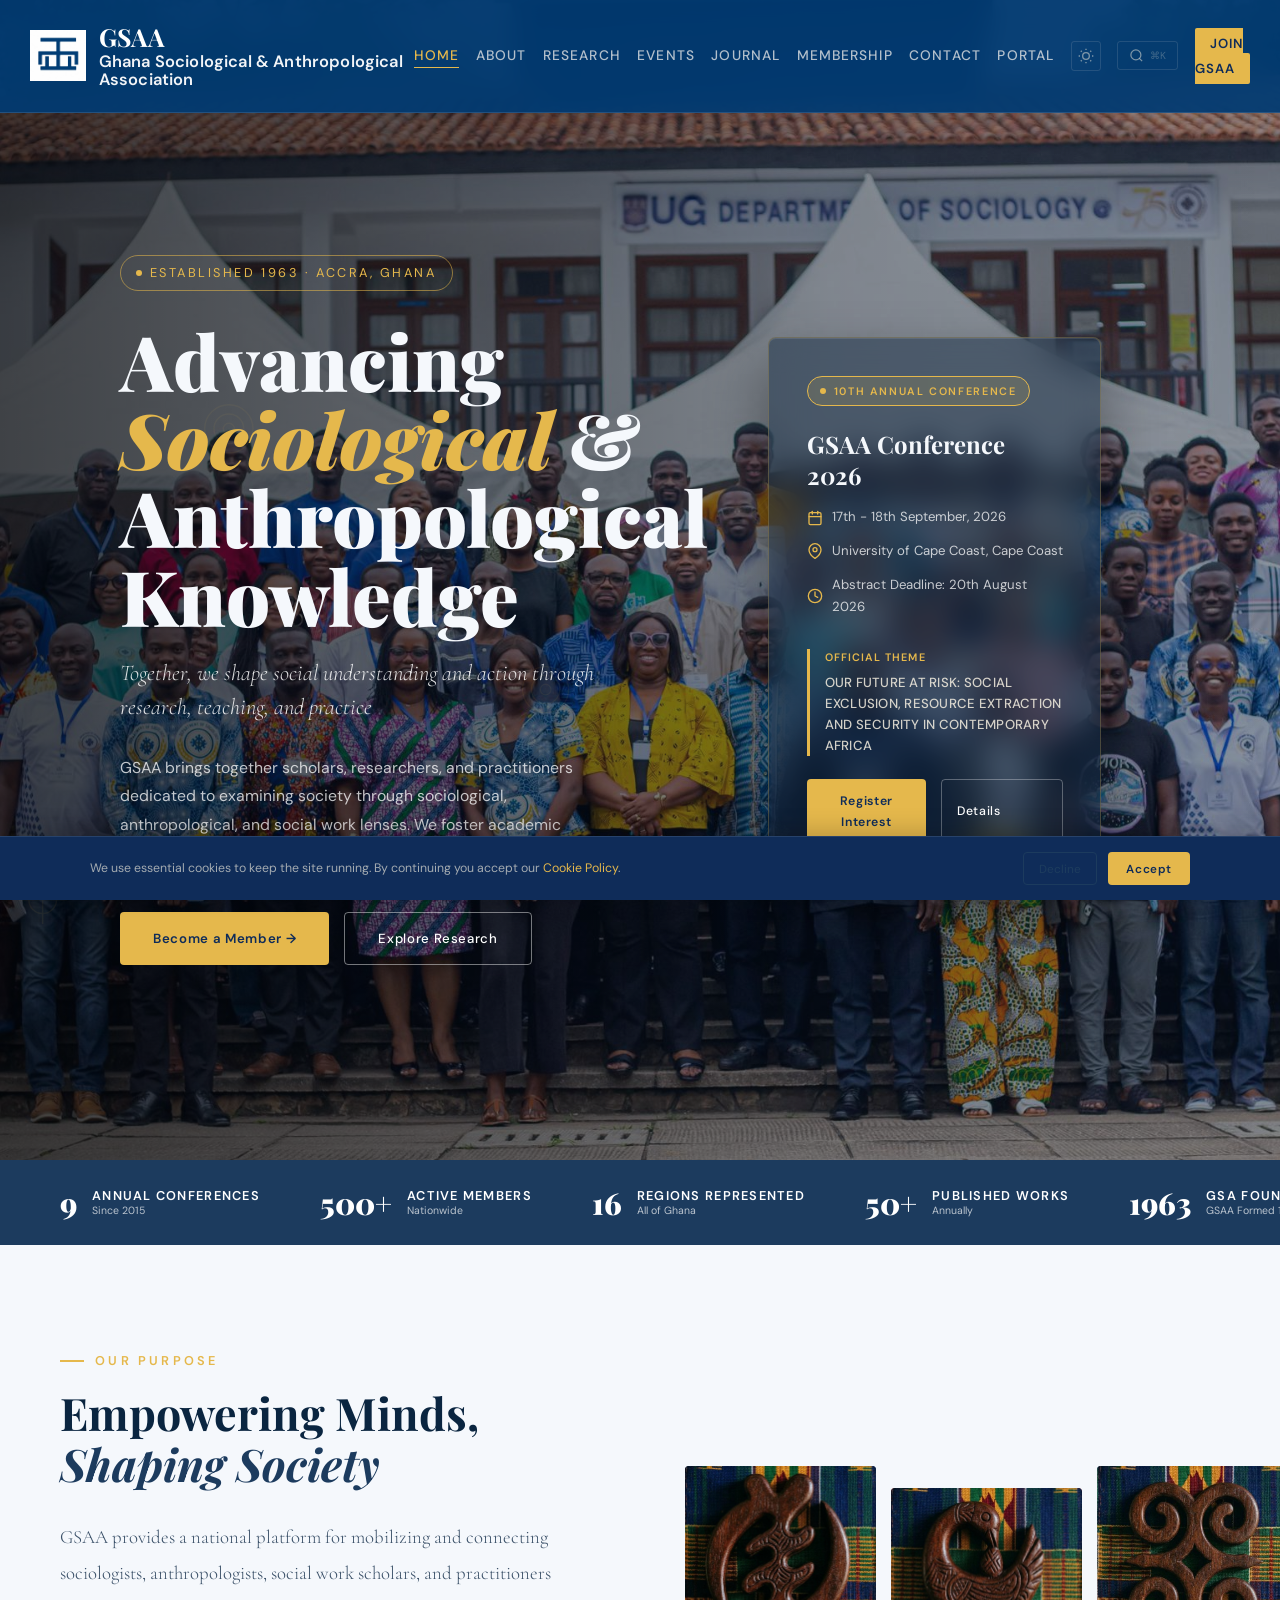
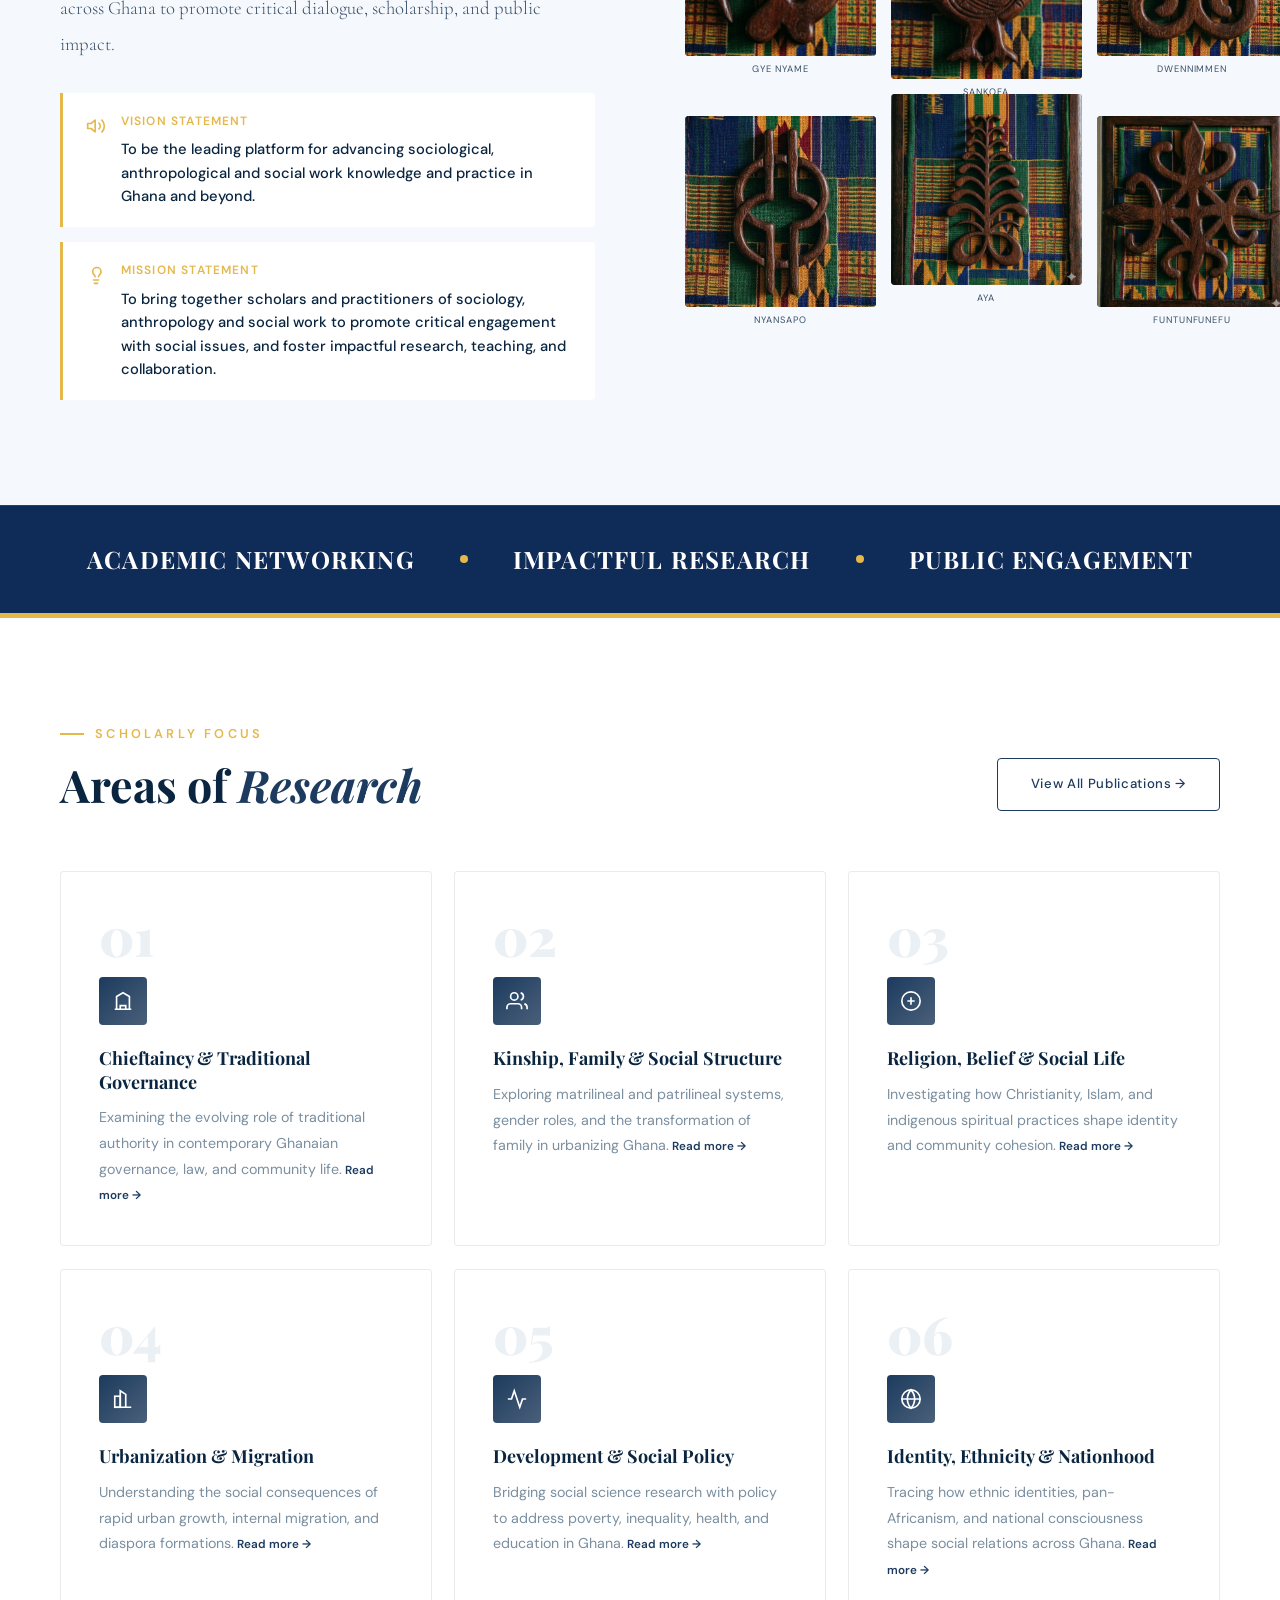
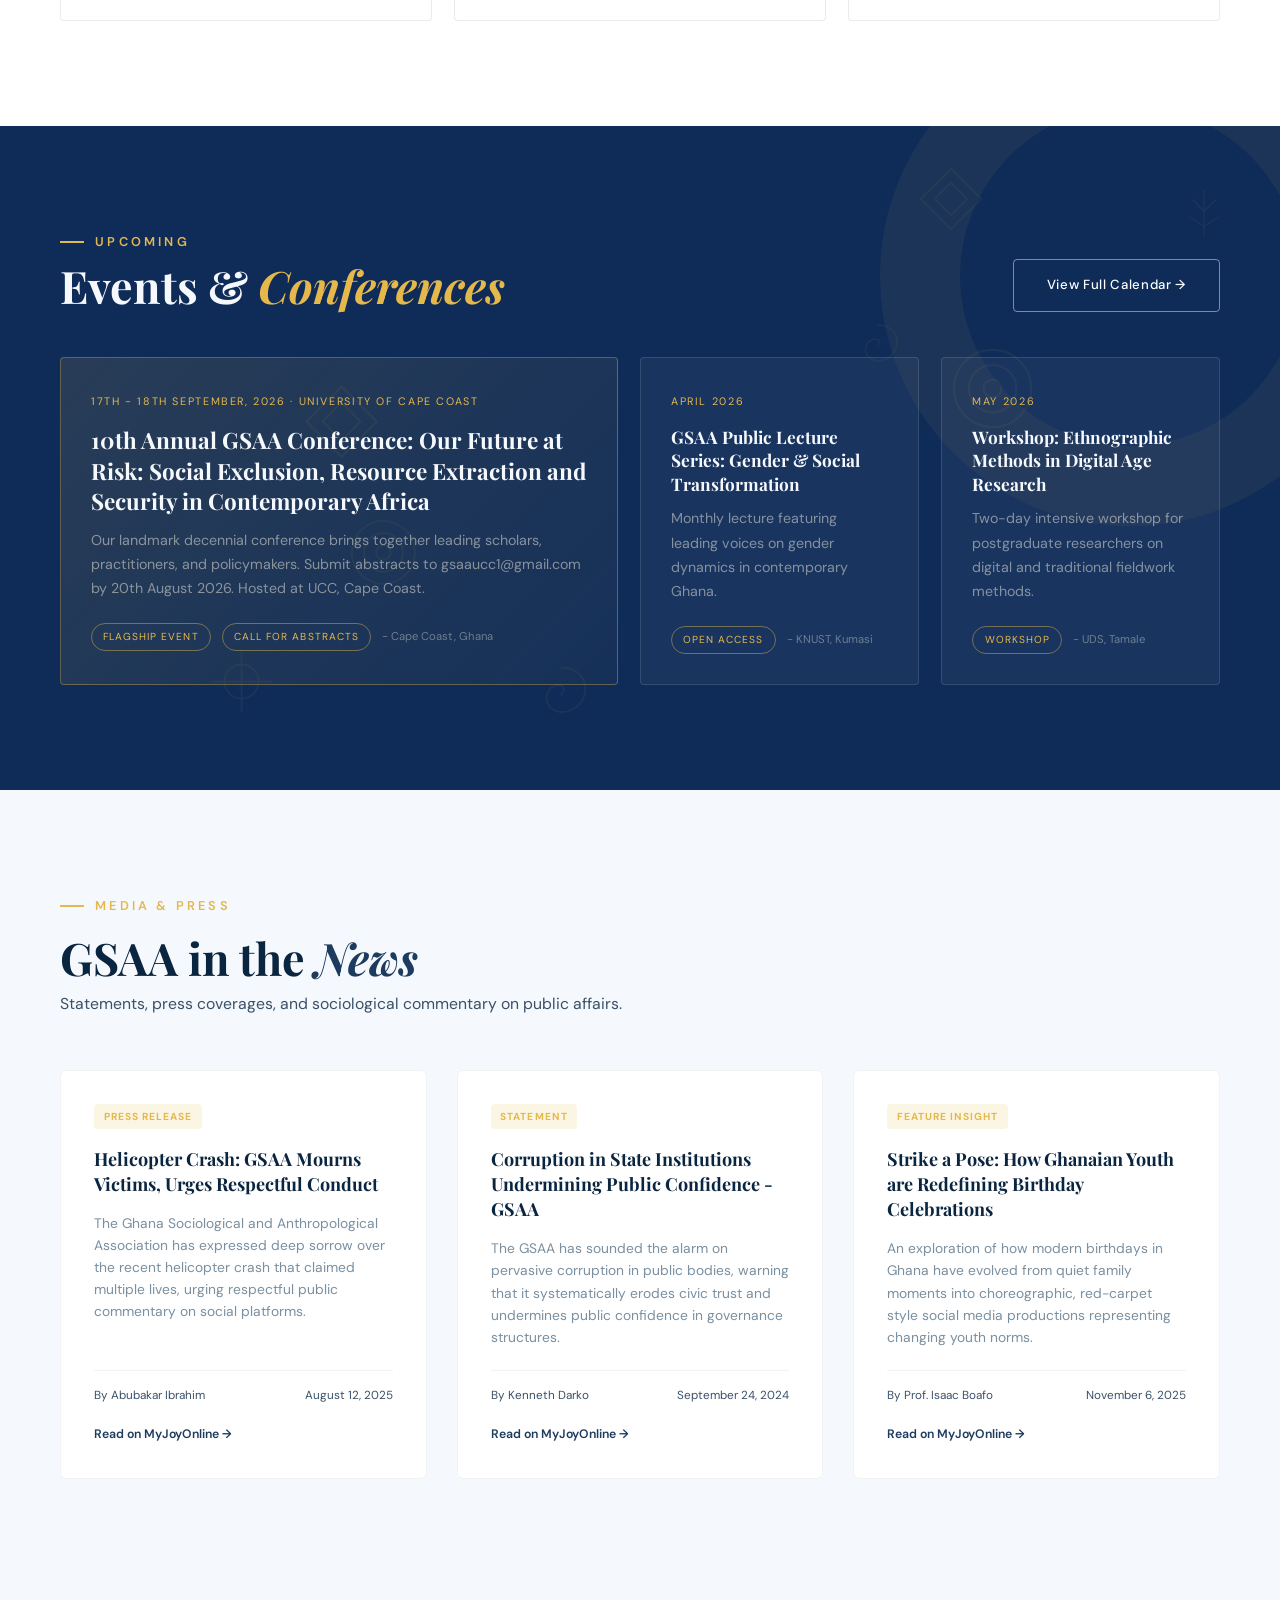
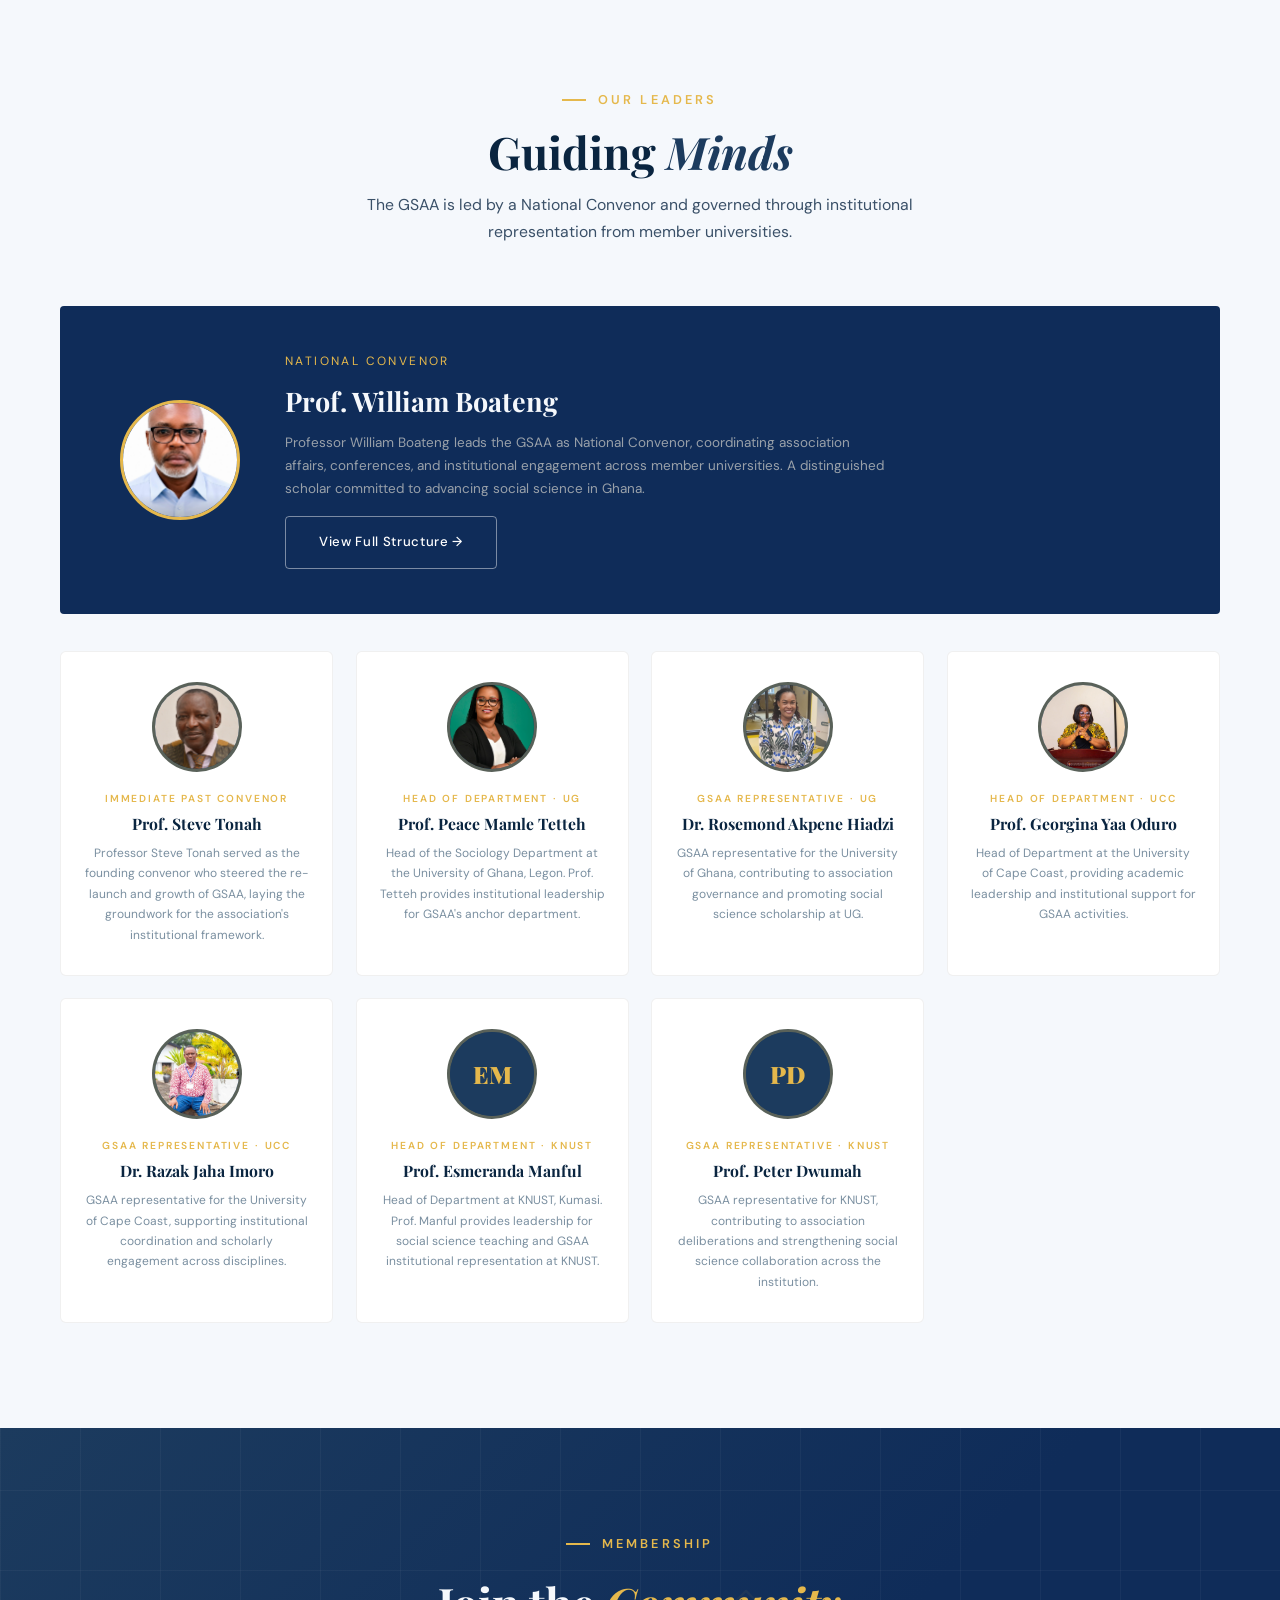
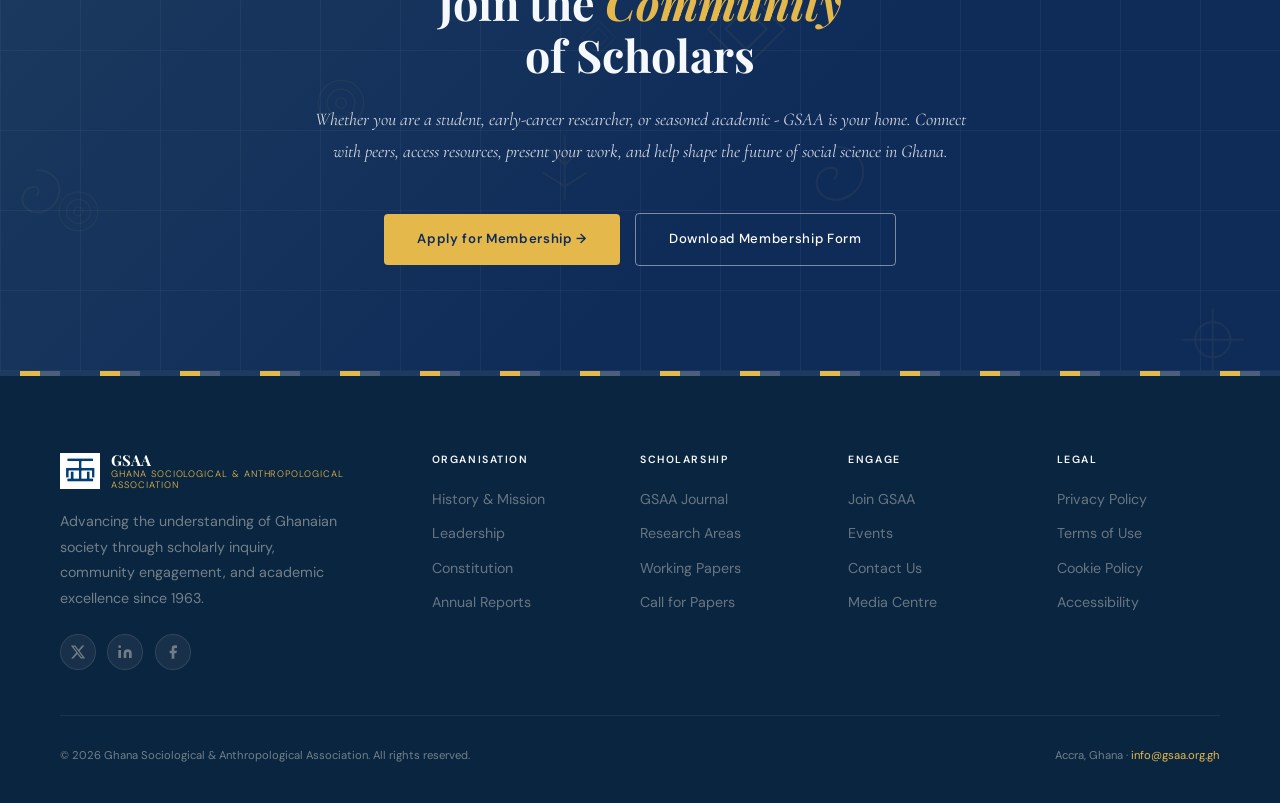
==== index.html @ 9904d31b "Complete GSAA website updates including leadership profile modals, foundation dates, and content" ====
<!DOCTYPE html>
<html lang="en">
<head>
<meta charset="UTF-8">
<meta name="viewport" content="width=device-width, initial-scale=1.0">
<title>GSAA - Ghana Sociological & Anthropological Association</title>
<meta name="description" content="Ghana Sociological and Anthropological Association - advancing Ghanaian social science since 1963.">
<meta property="og:title" content="GSAA - Ghana Sociological &amp; Anthropological Association">
<meta property="og:description" content="Advancing Ghanaian social science through scholarship, community engagement, and academic excellence since 1963.">
<meta property="og:type" content="website">
<meta property="og:url" content="https://gsaa.org.gh/">
<link rel="canonical" href="https://gsaa.org.gh/">
<link href="https://fonts.googleapis.com/css2?family=Playfair+Display:ital,wght@0,400;0,700;0,900;1,400;1,700&family=DM+Sans:wght@300;400;500;600&family=Cormorant+Garamond:ital,wght@0,300;0,600;1,300;1,600&display=swap" rel="stylesheet">
<link rel="stylesheet" href="css/base.css">
<link rel="stylesheet" href="css/nav-footer.css">
<link rel="stylesheet" href="css/index.css">
<script type="application/ld+json">
 {
 "@context": "https://schema.org",
 "@type": "EducationalOrganization",
 "name": "Ghana Sociological and Anthropological Association",
 "alternateName": "GSAA",
 "url": "https://gsaa.org.gh",
 "logo": "https://gsaa.org.gh/images/logo.jpg",
 "description": "Advancing the understanding of Ghanaian society through scholarly inquiry, community engagement, and academic excellence since 1963.",
 "address": {
 "@type": "PostalAddress",
 "addressLocality": "Accra",
 "addressCountry": "GH"
 },
 "sameAs": [
 "https://twitter.com/gsaaghana",
 "https://linkedin.com/company/gsaa"
 ]
 }
 </script>
</head>
<body>

<!-- NAV injected by GSAA.init() via components.js -->

<!-- HERO -->
<section class="hero" id="home">
 <div class="hero-carousel">
 <div class="hero-carousel-slide active" style="background-image: url('images/hero_carousel_2.jpg');"></div>
 <div class="hero-carousel-slide" style="background-image: url('images/hero_carousel_3.jpg');"></div>
 <div class="hero-carousel-slide" style="background-image: url('images/hero_carousel_4.jpg');"></div>
 </div>
 <div class="hero-overlay"></div>

 <div class="hero-container">
 <div class="hero-text-side">
 <div class="hero-badge">
 <span class="hero-badge-dot"></span>
 Established 1963 · Accra, Ghana
 </div>
 <h1 class="hero-title">
 Advancing<br>
 <em>Sociological</em> &amp;<br>
 Anthropological Knowledge
 </h1>
 <p class="hero-subtitle">
 Together, we shape social understanding and action through research, teaching, and practice
 </p>
 <p class="hero-desc">
 GSAA brings together scholars, researchers, and practitioners dedicated to examining society through sociological, anthropological, and social work lenses. We foster academic growth, promote social awareness, and drive public impact.
 </p>
 <div class="hero-actions">
 <a href="#join" class="btn-primary">Become a Member →</a>
 <a href="#focus" class="btn-outline">Explore Research</a>
 </div>
 </div>

 <div class="hero-card-side hide-on-mobile">
 <div class="hero-conf-card">
 <div class="hero-conf-badge">
 <span class="hero-conf-badge-dot"></span>
 10th Annual Conference
 </div>
 <h2 class="hero-conf-title">GSAA Conference 2026</h2>
 <div class="hero-conf-meta">
 <div class="hero-conf-meta-item">
 <svg width="16" height="16" viewBox="0 0 24 24" fill="none" stroke="currentColor" stroke-width="2" stroke-linecap="round" stroke-linejoin="round"><rect x="3" y="4" width="18" height="18" rx="2" ry="2"></rect><line x1="16" y1="2" x2="16" y2="6"></line><line x1="8" y1="2" x2="8" y2="6"></line><line x1="3" y1="10" x2="21" y2="10"></line></svg>
 <span>17th - 18th September, 2026</span>
 </div>
 <div class="hero-conf-meta-item">
 <svg width="16" height="16" viewBox="0 0 24 24" fill="none" stroke="currentColor" stroke-width="2" stroke-linecap="round" stroke-linejoin="round"><path d="M21 10c0 7-9 13-9 13s-9-6-9-13a9 9 0 0 1 18 0z"></path><circle cx="12" cy="10" r="3"></circle></svg>
 <span>University of Cape Coast, Cape Coast</span>
 </div>
 <div class="hero-conf-meta-item">
 <svg width="16" height="16" viewBox="0 0 24 24" fill="none" stroke="currentColor" stroke-width="2" stroke-linecap="round" stroke-linejoin="round"><circle cx="12" cy="12" r="10"></circle><polyline points="12 6 12 12 16 14"></polyline></svg>
 <span>Abstract Deadline: 20th August 2026</span>
 </div>
 </div>
 <div class="hero-conf-theme">
 <span>Official Theme</span>
 OUR FUTURE AT RISK: SOCIAL EXCLUSION, RESOURCE EXTRACTION AND SECURITY IN CONTEMPORARY AFRICA
 </div>
 <div class="hero-conf-actions">
 <a href="events.html" class="btn-primary">Register Interest</a>
 <a href="events.html#event-2026-09-17" class="btn-outline">Details</a>
 </div>
 </div>
 </div>
 </div>
</section>

<!-- STATS STRIP -->
<div class="stats-strip">
 <div class="stat-item">
 <div class="stat-num">9</div>
 <div class="stat-info">
 <div class="stat-label">Annual Conferences</div>
 <div class="stat-sub">Since 2015</div>
 </div>
 </div>
 <div class="stat-sep"></div>
 <div class="stat-item">
 <div class="stat-num">500+</div>
 <div class="stat-info">
 <div class="stat-label">Active Members</div>
 <div class="stat-sub">Nationwide</div>
 </div>
 </div>
 <div class="stat-sep"></div>
 <div class="stat-item">
 <div class="stat-num">16</div>
 <div class="stat-info">
 <div class="stat-label">Regions Represented</div>
 <div class="stat-sub">All of Ghana</div>
 </div>
 </div>
 <div class="stat-sep"></div>
 <div class="stat-item">
 <div class="stat-num">50+</div>
 <div class="stat-info">
 <div class="stat-label">Published Works</div>
 <div class="stat-sub">Annually</div>
 </div>
 </div>
 <div class="stat-sep"></div>
 <div class="stat-item">
  <div class="stat-num">1963</div>
  <div class="stat-info">
  <div class="stat-label">GSA Founded</div>
  <div class="stat-sub">GSAA Formed 15th June 2012</div>
  </div>
 </div>
</div>

<!-- MOBILE CONFERENCE CARD SECTION -->
<div class="mobile-conf-section show-only-on-mobile">
  <div class="mobile-conf-container">
    <div class="hero-conf-card">
      <div class="hero-conf-badge">
        <span class="hero-conf-badge-dot"></span>
        10th Annual Conference
      </div>
      <h2 class="hero-conf-title">GSAA Conference 2026</h2>
      <div class="hero-conf-meta">
        <div class="hero-conf-meta-item">
          <svg width="16" height="16" viewBox="0 0 24 24" fill="none" stroke="currentColor" stroke-width="2" stroke-linecap="round" stroke-linejoin="round"><rect x="3" y="4" width="18" height="18" rx="2" ry="2"></rect><line x1="16" y1="2" x2="16" y2="6"></line><line x1="8" y1="2" x2="8" y2="6"></line><line x1="3" y1="10" x2="21" y2="10"></line></svg>
          <span>17th - 18th September, 2026</span>
        </div>
        <div class="hero-conf-meta-item">
          <svg width="16" height="16" viewBox="0 0 24 24" fill="none" stroke="currentColor" stroke-width="2" stroke-linecap="round" stroke-linejoin="round"><path d="M21 10c0 7-9 13-9 13s-9-6-9-13a9 9 0 0 1 18 0z"></path><circle cx="12" cy="10" r="3"></circle></svg>
          <span>University of Cape Coast, Cape Coast</span>
        </div>
        <div class="hero-conf-meta-item">
          <svg width="16" height="16" viewBox="0 0 24 24" fill="none" stroke="currentColor" stroke-width="2" stroke-linecap="round" stroke-linejoin="round"><circle cx="12" cy="12" r="10"></circle><polyline points="12 6 12 12 16 14"></polyline></svg>
          <span>Abstract Deadline: 20th August 2026</span>
        </div>
      </div>
      <div class="hero-conf-theme">
        <span>Official Theme</span>
        OUR FUTURE AT RISK: SOCIAL EXCLUSION, RESOURCE EXTRACTION AND SECURITY IN CONTEMPORARY AFRICA
      </div>
      <div class="hero-conf-actions">
        <a href="events.html" class="btn-primary">Register Interest</a>
        <a href="events.html#event-2026-09-17" class="btn-outline">Details</a>
      </div>
    </div>
  </div>
</div>

<!-- MISSION -->
<section class="mission" id="mission">
 <div class="mission-content reveal">
 <div class="section-label">Our Purpose</div>
 <h2 class="section-title">Empowering Minds,<br><em>Shaping Society</em></h2>
 <p class="mission-text">
 GSAA provides a national platform for mobilizing and connecting sociologists, anthropologists, social work scholars, and practitioners across Ghana to promote critical dialogue, scholarship, and public impact.
 </p>
 <div class="mission-pillars">
 <div class="pillar">
 <div class="pillar-icon">
 <svg width="20" height="20" viewBox="0 0 24 24" fill="none" stroke="var(--gold)" stroke-width="2" stroke-linecap="round" stroke-linejoin="round"><path d="M11 5L6 9H2v6h4l5 4V5z"></path><path d="M15.54 8.46a5 5 0 0 1 0 7.07"></path><path d="M19.07 4.93a10 10 0 0 1 0 14.14"></path></svg>
 </div>
 <div>
 <div class="pillar-title" style="color: var(--gold); letter-spacing: 0.1em; text-transform: uppercase; font-size: 0.8rem; margin-bottom: 0.5rem;">Vision Statement</div>
 <div class="pillar-desc" style="color: var(--text-dark); font-size: 0.98rem; font-weight: 500; line-height: 1.6;">To be the leading platform for advancing sociological, anthropological and social work knowledge and practice in Ghana and beyond.</div>
 </div>
 </div>
 <div class="pillar">
 <div class="pillar-icon">
 <svg width="20" height="20" viewBox="0 0 24 24" fill="none" stroke="var(--gold)" stroke-width="2" stroke-linecap="round" stroke-linejoin="round"><path d="M15 14c.2-1 .7-1.7 1.5-2.5 1-.9 1.5-2.2 1.5-3.5A5 5 0 0 0 8 8c0 1 .3 2.2 1.5 3.5.7.7 1.3 1.5 1.5 2.5"></path><line x1="9" y1="18" x2="15" y2="18"></line><line x1="10" y1="22" x2="14" y2="22"></line></svg>
 </div>
 <div>
 <div class="pillar-title" style="color: var(--gold); letter-spacing: 0.1em; text-transform: uppercase; font-size: 0.8rem; margin-bottom: 0.5rem;">Mission Statement</div>
 <div class="pillar-desc" style="color: var(--text-dark); font-size: 0.98rem; font-weight: 500; line-height: 1.6;">To bring together scholars and practitioners of sociology, anthropology and social work to promote critical engagement with social issues, and foster impactful research, teaching, and collaboration.</div>
 </div>
 </div>
 </div>
 </div>

 <div class="mission-visual reveal reveal-delay-2">
 <div class="adinkra-grid">
 <div class="adinkra-card">
 <img class="adinkra-sym-img" src="images/gye-nyame.jpeg" alt="Gye Nyame Adinkra symbol">
 <div class="adinkra-name">Gye Nyame</div>
 </div>
 <div class="adinkra-card">
 <img class="adinkra-sym-img" src="images/sankofa.jpeg" alt="Sankofa Adinkra symbol">
 <div class="adinkra-name">Sankofa</div>
 </div>
 <div class="adinkra-card">
 <img class="adinkra-sym-img" src="images/dwennimmen.jpeg" alt="Dwennimmen Adinkra symbol">
 <div class="adinkra-name">Dwennimmen</div>
 </div>
 <div class="adinkra-card">
 <img class="adinkra-sym-img" src="images/nyansapo.jpeg" alt="Nyansapo Adinkra symbol">
 <div class="adinkra-name">Nyansapo</div>
 </div>
 <div class="adinkra-card">
 <img class="adinkra-sym-img" src="images/aya.jpeg" alt="Aya Adinkra symbol">
 <div class="adinkra-name">Aya</div>
 </div>
 <div class="adinkra-card">
 <img class="adinkra-sym-img" src="images/funtunfunefu.jpeg" alt="Funtunfunefu Adinkra symbol">
 <div class="adinkra-name">Funtunfunefu</div>
 </div>
 </div>
 </div>
</section>

<!-- CORE PILLARS STRIP -->
<div class="focus-strip">
 <div class="focus-strip-item">Academic Networking</div>
 <div class="focus-strip-dot"></div>
 <div class="focus-strip-item">Impactful Research</div>
 <div class="focus-strip-dot"></div>
 <div class="focus-strip-item">Public Engagement</div>
</div>

<!-- FOCUS AREAS -->
<section class="focus" id="focus">
 <div class="focus-header reveal">
 <div>
 <div class="section-label">Scholarly Focus</div>
 <h2 class="section-title">Areas of <em>Research</em></h2>
 </div>
 <a href="journal.html" class="btn-outline btn-outline--dark">View All Publications →</a>
 </div>
 <div class="focus-grid">
 <div class="focus-card reveal reveal-delay-1">
 <div class="focus-num">01</div>
 <div class="focus-icon"><svg width="22" height="22" viewBox="0 0 24 24" fill="none" stroke="white" stroke-width="1.8"><path d="M3 21h18M5 21V7l7-4 7 4v14M9 21v-4h6v4"/></svg></div>
 <div class="focus-title">Chieftaincy & Traditional Governance</div>
 <div class="focus-text">Examining the evolving role of traditional authority in contemporary Ghanaian governance, law, and community life.</div>
 </div>
 <div class="focus-card reveal reveal-delay-2">
 <div class="focus-num">02</div>
 <div class="focus-icon"><svg width="22" height="22" viewBox="0 0 24 24" fill="none" stroke="white" stroke-width="1.8"><path d="M17 21v-2a4 4 0 0 0-4-4H5a4 4 0 0 0-4 4v2"/><circle cx="9" cy="7" r="4"/><path d="M23 21v-2a4 4 0 0 0-3-3.87"/><path d="M16 3.13a4 4 0 0 1 0 7.75"/></svg></div>
 <div class="focus-title">Kinship, Family & Social Structure</div>
 <div class="focus-text">Exploring matrilineal and patrilineal systems, gender roles, and the transformation of family in urbanizing Ghana.</div>
 </div>
 <div class="focus-card reveal reveal-delay-3">
 <div class="focus-num">03</div>
 <div class="focus-icon"><svg width="22" height="22" viewBox="0 0 24 24" fill="none" stroke="white" stroke-width="1.8"><circle cx="12" cy="12" r="10"/><path d="M12 8v8M8 12h8"/></svg></div>
 <div class="focus-title">Religion, Belief & Social Life</div>
 <div class="focus-text">Investigating how Christianity, Islam, and indigenous spiritual practices shape identity and community cohesion.</div>
 </div>
 <div class="focus-card reveal reveal-delay-1">
 <div class="focus-num">04</div>
 <div class="focus-icon"><svg width="22" height="22" viewBox="0 0 24 24" fill="none" stroke="white" stroke-width="1.8"><path d="M3 21h18M9 21V3l6 4v14M15 21V7"/><rect x="3" y="9" width="6" height="12"/></svg></div>
 <div class="focus-title">Urbanization & Migration</div>
 <div class="focus-text">Understanding the social consequences of rapid urban growth, internal migration, and diaspora formations.</div>
 </div>
 <div class="focus-card reveal reveal-delay-2">
 <div class="focus-num">05</div>
 <div class="focus-icon"><svg width="22" height="22" viewBox="0 0 24 24" fill="none" stroke="white" stroke-width="1.8"><polyline points="22,12 18,12 15,21 9,3 6,12 2,12"/></svg></div>
 <div class="focus-title">Development & Social Policy</div>
 <div class="focus-text">Bridging social science research with policy to address poverty, inequality, health, and education in Ghana.</div>
 </div>
 <div class="focus-card reveal reveal-delay-3">
 <div class="focus-num">06</div>
 <div class="focus-icon"><svg width="22" height="22" viewBox="0 0 24 24" fill="none" stroke="white" stroke-width="1.8"><circle cx="12" cy="12" r="10"/><line x1="2" y1="12" x2="22" y2="12"/><path d="M12 2a15.3 15.3 0 0 1 4 10 15.3 15.3 0 0 1-4 10 15.3 15.3 0 0 1-4-10 15.3 15.3 0 0 1 4-10z"/></svg></div>
 <div class="focus-title">Identity, Ethnicity & Nationhood</div>
 <div class="focus-text">Tracing how ethnic identities, pan-Africanism, and national consciousness shape social relations across Ghana.</div>
 </div>
 </div>
</section>

<!-- EVENTS -->
<section class="events" id="events">
 <div class="events-header reveal">
 <div>
 <div class="section-label">Upcoming</div>
 <h2 class="section-title">Events & <em class="text-gold">Conferences</em></h2>
 </div>
 <a href="events.html" class="btn-outline">View Full Calendar →</a>
 </div>

 <div class="events-grid">
 <div class="event-card featured reveal">
 <div class="event-date">17th - 18th September, 2026 · University of Cape Coast</div>
 <div class="event-title">10th Annual GSAA Conference: Our Future at Risk: Social Exclusion, Resource Extraction and Security in Contemporary Africa</div>
 <div class="event-desc">Our landmark decennial conference brings together leading scholars, practitioners, and policymakers. Submit abstracts to gsaaucc1@gmail.com by 20th August 2026. Hosted at UCC, Cape Coast.</div>
 <div class="event-meta">
 <span class="event-tag">Flagship Event</span>
 <span class="event-tag">Call for Abstracts</span>
 <span class="event-loc"> - Cape Coast, Ghana</span>
 </div>
 </div>

 <div class="event-card reveal reveal-delay-1">
 <div class="event-date">April 2026</div>
 <div class="event-title">GSAA Public Lecture Series: Gender & Social Transformation</div>
 <div class="event-desc">Monthly lecture featuring leading voices on gender dynamics in contemporary Ghana.</div>
 <div class="event-meta">
 <span class="event-tag">Open Access</span>
 <span class="event-loc"> - KNUST, Kumasi</span>
 </div>
 </div>

 <div class="event-card reveal reveal-delay-2">
 <div class="event-date">May 2026</div>
 <div class="event-title">Workshop: Ethnographic Methods in Digital Age Research</div>
 <div class="event-desc">Two-day intensive workshop for postgraduate researchers on digital and traditional fieldwork methods.</div>
 <div class="event-meta">
 <span class="event-tag">Workshop</span>
 <span class="event-loc"> - UDS, Tamale</span>
 </div>
 </div>
 </div>
</section>

<!-- MEDIA & NEWS -->
<section class="media-news" id="media-news">
  <div class="media-news-header reveal">
    <div>
      <div class="section-label">Media & Press</div>
      <h2 class="section-title">GSAA in the <em class="text-gold">News</em></h2>
    </div>
    <div class="media-news-subtitle">Statements, press coverages, and sociological commentary on public affairs.</div>
  </div>

  <div class="media-news-grid">
    <div class="media-card reveal">
      <div class="media-badge">Press Release</div>
      <h3 class="media-title">Helicopter Crash: GSAA Mourns Victims, Urges Respectful Conduct</h3>
      <p class="media-desc">The Ghana Sociological and Anthropological Association has expressed deep sorrow over the recent helicopter crash that claimed multiple lives, urging respectful public commentary on social platforms.</p>
      <div class="media-footer">
        <span class="media-author">By Abubakar Ibrahim</span>
        <span class="media-date">August 12, 2025</span>
      </div>
      <a href="https://www.myjoyonline.com/helicopter-crash-ghana-sociological-and-anthropological-association-mourns-victims-urges-respectful-conduct/" target="_blank" rel="noopener" class="media-link">Read on MyJoyOnline →</a>
    </div>

    <div class="media-card reveal reveal-delay-1">
      <div class="media-badge">Statement</div>
      <h3 class="media-title">Corruption in State Institutions Undermining Public Confidence - GSAA</h3>
      <p class="media-desc">The GSAA has sounded the alarm on pervasive corruption in public bodies, warning that it systematically erodes civic trust and undermines public confidence in governance structures.</p>
      <div class="media-footer">
        <span class="media-author">By Kenneth Darko</span>
        <span class="media-date">September 24, 2024</span>
      </div>
      <a href="https://www.myjoyonline.com/corruption-in-state-institutions-undermining-public-confidence-gsaa/" target="_blank" rel="noopener" class="media-link">Read on MyJoyOnline →</a>
    </div>

    <div class="media-card reveal reveal-delay-2">
      <div class="media-badge">Feature Insight</div>
      <h3 class="media-title">Strike a Pose: How Ghanaian Youth are Redefining Birthday Celebrations</h3>
      <p class="media-desc">An exploration of how modern birthdays in Ghana have evolved from quiet family moments into choreographic, red-carpet style social media productions representing changing youth norms.</p>
      <div class="media-footer">
        <span class="media-author">By Prof. Isaac Boafo</span>
        <span class="media-date">November 6, 2025</span>
      </div>
      <a href="https://www.myjoyonline.com/strike-a-pose-how-ghanaian-youth-are-redefining-birthday-celebrations/" target="_blank" rel="noopener" class="media-link">Read on MyJoyOnline →</a>
    </div>
  </div>
</section>

<!-- LEADERSHIP -->
<section class="leadership" id="leadership">
 <div class="reveal">
 <div class="section-label section-label--center">Our Leaders</div>
 <h2 class="section-title">Guiding <em>Minds</em></h2>
 <p class="leadership-subtitle">The GSAA is led by a National Convenor and governed through institutional representation from member universities.</p>
 </div>

 <!-- National Convenor — featured card -->
 <div class="leaders-grid">
 <div class="leader-card president reveal">
 <div class="leader-photo-wrap president-photo">
  <img src="images/leaders/william-boateng.jpg" alt="Prof. William Boateng" onerror="this.style.display='none'; this.nextElementSibling.style.display='flex';">
  <div class="leader-photo-fallback">WB</div>
 </div>
 <div class="president-info">
  <div class="leader-role">National Convenor</div>
  <div class="leader-name">Prof. William Boateng</div>
  <p class="leader-bio">Professor William Boateng leads the GSAA as National Convenor, coordinating association affairs, conferences, and institutional engagement across member universities. A distinguished scholar committed to advancing social science in Ghana.</p>
  <a href="about.html#leadership" class="btn-outline pres-email-btn" style="margin-top: 1rem;">
  View Full Structure →
  </a>
 </div>
 </div>
 </div>

 <!-- Other Leaders -->
 <div class="profile-grid">
 <!-- Immediate Past Convenor -->
 <div class="profile-card reveal">
 <div class="profile-photo-wrap">
  <img src="images/leaders/steve-tonah.jpg" alt="Prof. Steve Tonah" onerror="this.style.display='none'; this.nextElementSibling.style.display='flex';">
  <div class="profile-photo-fallback">ST</div>
 </div>
 <div class="profile-info">
  <div class="profile-role">Immediate Past Convenor</div>
  <div class="profile-name">Prof. Steve Tonah</div>
  <p class="profile-bio">Professor Steve Tonah served as the founding convenor who steered the re-launch and growth of GSAA, laying the groundwork for the association's institutional framework.</p>
 </div>
 </div>

 <!-- UG — Head -->
 <div class="profile-card reveal reveal-delay-1">
 <div class="profile-photo-wrap">
  <img src="images/leaders/peace-tetteh.jpg" alt="Prof. Peace Mamle Tetteh" onerror="this.style.display='none'; this.nextElementSibling.style.display='flex';">
  <div class="profile-photo-fallback">PT</div>
 </div>
 <div class="profile-info">
  <div class="profile-role">Head of Department · UG</div>
  <div class="profile-name">Prof. Peace Mamle Tetteh</div>
  <p class="profile-bio">Head of the Sociology Department at the University of Ghana, Legon. Prof. Tetteh provides institutional leadership for GSAA's anchor department.</p>
 </div>
 </div>

 <!-- UG — Rep -->
 <div class="profile-card reveal reveal-delay-2">
 <div class="profile-photo-wrap">
  <img src="images/leaders/rosemond-hiadzi.jpg" alt="Dr. Rosemond Akpene Hiadzi" onerror="this.style.display='none'; this.nextElementSibling.style.display='flex';">
  <div class="profile-photo-fallback">RH</div>
 </div>
 <div class="profile-info">
  <div class="profile-role">GSAA Representative · UG</div>
  <div class="profile-name">Dr. Rosemond Akpene Hiadzi</div>
  <p class="profile-bio">GSAA representative for the University of Ghana, contributing to association governance and promoting social science scholarship at UG.</p>
 </div>
 </div>

 <!-- UCC — Head -->
 <div class="profile-card reveal reveal-delay-3">
 <div class="profile-photo-wrap">
  <img src="images/leaders/gina-oduro.jpg" alt="Prof. Georgina Yaa Oduro" onerror="this.style.display='none'; this.nextElementSibling.style.display='flex';">
  <div class="profile-photo-fallback">GO</div>
 </div>
 <div class="profile-info">
  <div class="profile-role">Head of Department · UCC</div>
  <div class="profile-name">Prof. Georgina Yaa Oduro</div>
  <p class="profile-bio">Head of Department at the University of Cape Coast, providing academic leadership and institutional support for GSAA activities.</p>
 </div>
 </div>

 <!-- UCC — Rep -->
 <div class="profile-card reveal">
 <div class="profile-photo-wrap">
  <img src="images/leaders/razak-imoro.jpg" alt="Dr. Razak Jaha Imoro" onerror="this.style.display='none'; this.nextElementSibling.style.display='flex';">
  <div class="profile-photo-fallback">RI</div>
 </div>
 <div class="profile-info">
  <div class="profile-role">GSAA Representative · UCC</div>
  <div class="profile-name">Dr. Razak Jaha Imoro</div>
  <p class="profile-bio">GSAA representative for the University of Cape Coast, supporting institutional coordination and scholarly engagement across disciplines.</p>
 </div>
 </div>

 <!-- KNUST — Head -->
 <div class="profile-card reveal reveal-delay-1">
 <div class="profile-photo-wrap">
  <img src="images/leaders/esmeranda-manful.jpg" alt="Prof. Esmeranda Manful" onerror="this.style.display='none'; this.nextElementSibling.style.display='flex';">
  <div class="profile-photo-fallback">EM</div>
 </div>
 <div class="profile-info">
  <div class="profile-role">Head of Department · KNUST</div>
  <div class="profile-name">Prof. Esmeranda Manful</div>
  <p class="profile-bio">Head of Department at KNUST, Kumasi. Prof. Manful provides leadership for social science teaching and GSAA institutional representation at KNUST.</p>
 </div>
 </div>

 <!-- KNUST — Rep -->
 <div class="profile-card reveal reveal-delay-2">
 <div class="profile-photo-wrap">
  <img src="images/leaders/peter-dwumah.jpg" alt="Prof. Peter Dwumah" onerror="this.style.display='none'; this.nextElementSibling.style.display='flex';">
  <div class="profile-photo-fallback">PD</div>
 </div>
 <div class="profile-info">
  <div class="profile-role">GSAA Representative · KNUST</div>
  <div class="profile-name">Prof. Peter Dwumah</div>
  <p class="profile-bio">GSAA representative for KNUST, contributing to association deliberations and strengthening social science collaboration across the institution.</p>
 </div>
 </div>
 </div>
</section>

<!-- JOIN -->
<section class="join" id="join">
 <div class="join-inner">
 <div class="section-label section-label--center reveal">Membership</div>
 <h2 class="section-title reveal">
 Join the <em class="text-gold">Community</em><br>of Scholars
 </h2>
 <p class="join-text reveal">
 Whether you are a student, early-career researcher, or seasoned academic - GSAA is your home. Connect with peers, access resources, present your work, and help shape the future of social science in Ghana.
 </p>
 <div class="join-actions reveal">
 <a href="membership.html" class="btn-primary">Apply for Membership →</a>
 <a href="membership.html#apply" class="btn-outline btn-outline--light">Download Membership Form</a>
 </div>
 </div>
</section>

<!-- FOOTER injected by GSAA.init() via components.js -->

<!-- Adinkra Tooltip -->
<div id="adinkraTooltip" class="adinkra-tooltip">
 <div id="tooltipTitle" class="adinkra-tooltip-title"></div>
 <div id="tooltipText" class="adinkra-tooltip-text"></div>
</div>

<script src="js/components.js"></script>
<script src="js/index.js"></script>
</body>
</html>
---- css/base.css ----
/* ══════════════════════════════════════════
   GSAA — Base Styles & Design Tokens
   Ghana Sociological & Anthropological Association
══════════════════════════════════════════ */

@import url('https://fonts.googleapis.com/css2?family=Playfair+Display:ital,wght@0,400;0,700;0,900;1,400;1,700&family=DM+Sans:wght@300;400;500;600&family=Cormorant+Garamond:ital,wght@0,300;0,600;1,300;1,600&display=swap');

:root {
  --gold: #E5B84C;
  --gold-light: #F0D078;
  --gold-pale: rgba(229,184,76,0.15);
  --green-deep: #0F2C59;
  --green-mid: #1C3B5E;
  --green-accent: #4A607A;
  --red-kente: #B03A2E;
  --cream: #F5F8FC;
  --cream-dark: #E8EEF5;
  --text-dark: #0A2540;
  --text-mid: #3A5068;
  --text-light: #7A8FA0;
  --white: #FFFFFF;
  --shadow-sm: 0 2px 8px rgba(0,0,0,0.06);
  --shadow-md: 0 8px 32px rgba(0,0,0,0.1);
  --shadow-lg: 0 24px 64px rgba(0,0,0,0.15);
  --radius: 4px;
  --transition: 0.3s ease;
}

/* ── DARK THEME ── */
[data-theme="dark"] {
  --green-deep: #071526;
  --green-mid: #0F2C59;
  --green-accent: #334A62;
  --white: #0A1C2E;
  --cream: #13253A;
  --cream-dark: #1D2F47;
  --text-dark: #F5F8FC;
  --text-mid: #B8C9D9;
  --text-light: #8899AA;
  --gold-pale: rgba(229,184,76,0.15);
  background-color: var(--green-deep);
}
[data-theme="dark"] .section-title em { color: var(--gold); }
[data-theme="dark"] .mission-quote { color: var(--text-mid); }
[data-theme="dark"] .focus-read-more { color: var(--gold); }
[data-theme="dark"] .btn-outline--dark { color: var(--gold); border-color: var(--gold); }
[data-theme="dark"] .btn-ghost { color: var(--gold); border-color: var(--gold); }
[data-theme="dark"] .btn-ghost:hover { background: var(--gold); color: var(--green-deep); }
[data-theme="dark"] .info-card, 
[data-theme="dark"] .article-card, 
[data-theme="dark"] .board-card, 
[data-theme="dark"] .method-card, 
[data-theme="dark"] .wp-card {
  background-color: #112233;
  border-color: rgba(229,184,76,0.1);
}
[data-theme="dark"] .form-input {
  background-color: #0b1a2b;
  border-color: rgba(229,184,76,0.2);
  color: var(--text-dark);
}
[data-theme="dark"] .form-input::placeholder { color: rgba(245,239,224,0.3); }

*, *::before, *::after { margin: 0; padding: 0; box-sizing: border-box; }
html {
  scroll-behavior: smooth;
  font-size: 15px;
  overflow-x: hidden;
  width: 100%;
}

@media (max-width: 768px) {
  html { font-size: 14px; }
}

body {
  font-family: 'DM Sans', sans-serif;
  background: var(--white);
  color: var(--text-dark);
  overflow-x: hidden;
  width: 100%;
  position: relative;
  line-height: 1.7;
}

/* ── KENTE BAR ── */
.kente-bar {
  height: 6px;
  background: repeating-linear-gradient(90deg,
    var(--green-mid) 0px, var(--green-mid) 20px,
    var(--gold) 20px, var(--gold) 40px,
    var(--green-accent) 40px, var(--green-accent) 60px,
    var(--green-mid) 60px, var(--green-mid) 80px
  );
  border-radius: 2px;
}

/* ── SCROLL PROGRESS ── */
.scroll-progress {
  position: fixed; top: 0; left: 0; z-index: 200;
  height: 3px; width: 0%;
  background: linear-gradient(90deg, var(--gold), var(--gold-light));
  transition: width 0.1s linear;
  pointer-events: none;
}

/* ── BUTTONS ── */
.btn-primary {
  padding: 0.95rem 2.2rem;
  background: var(--gold);
  color: var(--green-deep);
  font-weight: 600; font-size: 0.88rem;
  letter-spacing: 0.05em;
  border: none; border-radius: var(--radius);
  cursor: pointer; text-decoration: none;
  display: inline-flex; align-items: center; gap: 0.5rem;
  transition: all var(--transition);
  font-family: 'DM Sans', sans-serif;
}
.btn-primary:hover {
  background: var(--gold-light);
  transform: translateY(-2px);
  box-shadow: 0 8px 24px rgba(229,184,76,0.35);
}
.btn-primary:active { transform: translateY(0); }

.btn-outline {
  padding: 0.95rem 2.2rem;
  background: transparent; color: var(--white);
  font-weight: 500; font-size: 0.88rem;
  letter-spacing: 0.05em;
  border: 1px solid rgba(255,255,255,0.45);
  border-radius: var(--radius);
  cursor: pointer; text-decoration: none;
  display: inline-flex; align-items: center; gap: 0.5rem;
  transition: all var(--transition);
  font-family: 'DM Sans', sans-serif;
}
.btn-outline:hover { border-color: var(--gold); color: var(--gold); transform: translateY(-2px); }
.btn-outline:active { transform: translateY(0); }

.btn-outline--on-dark:hover { border-color: var(--white); color: var(--white); }

.btn-ghost {
  padding: 0.7rem 1.5rem;
  background: transparent; color: var(--green-mid);
  font-weight: 500; font-size: 0.85rem;
  border: 1px solid var(--green-mid);
  border-radius: var(--radius);
  cursor: pointer; text-decoration: none;
  display: inline-flex; align-items: center; gap: 0.5rem;
  transition: all var(--transition);
  font-family: 'DM Sans', sans-serif;
}
.btn-ghost:hover { background: var(--green-mid); color: var(--white); }
.btn-ghost:active { transform: scale(0.98); }

/* ── SECTION LABELS ── */
.section-label {
  font-size: 0.72rem; letter-spacing: 0.25em;
  text-transform: uppercase; color: var(--gold);
  font-weight: 600; margin-bottom: 1rem;
  display: flex; align-items: center; gap: 0.75rem;
}
.section-label::before {
  content: ''; width: 24px; height: 2px; background: var(--gold);
}

.section-title {
  font-family: 'Playfair Display', serif;
  font-size: clamp(2rem, 3.5vw, 3rem);
  font-weight: 700; line-height: 1.15;
  color: var(--text-dark);
}
.section-title em { font-style: italic; color: var(--green-mid); }

/* ── REVEAL ANIMATIONS ── */
.reveal {
  opacity: 0; transform: translateY(30px);
  transition: opacity 0.7s ease, transform 0.7s ease;
}
.reveal.visible { opacity: 1; transform: translateY(0); }
.reveal-delay-1 { transition-delay: 0.1s; }
.reveal-delay-2 { transition-delay: 0.2s; }
.reveal-delay-3 { transition-delay: 0.3s; }

/* ── FORM ELEMENTS ── */
.form-group { display: flex; flex-direction: column; gap: 0.4rem; margin-bottom: 1.2rem; }
.form-row { display: grid; grid-template-columns: 1fr 1fr; gap: 1rem; }
.form-label {
  font-size: 0.75rem; font-weight: 600;
  letter-spacing: 0.05em; text-transform: uppercase; color: var(--text-mid);
}
.form-input {
  padding: 0.8rem 1rem;
  border: 1.5px solid rgba(0,0,0,0.12);
  border-radius: var(--radius);
  font-family: 'DM Sans', sans-serif;
  font-size: 0.9rem; color: var(--text-dark);
  background: var(--white);
  transition: border-color 0.2s, box-shadow 0.2s;
  outline: none;
}
.form-input:focus {
  border-color: var(--green-mid);
  box-shadow: 0 0 0 3px rgba(0,77,140,0.1);
}
.form-input.error { border-color: var(--red-kente); }
.form-select {
  appearance: none;
  background-image: url("data:image/svg+xml,%3Csvg xmlns='http://www.w3.org/2000/svg' width='12' height='12' viewBox='0 0 24 24' fill='none' stroke='%237A8C7F' stroke-width='2'%3E%3Cpolyline points='6 9 12 15 18 9'/%3E%3C/svg%3E");
  background-repeat: no-repeat; background-position: right 1rem center;
}
.form-textarea { resize: vertical; min-height: 110px; }
.form-check {
  display: flex; align-items: flex-start; gap: 0.75rem;
  margin-bottom: 1.2rem;
  font-size: 0.82rem; color: var(--text-mid); line-height: 1.5;
}
.form-check input { margin-top: 2px; accent-color: var(--green-mid); flex-shrink: 0; width: 16px; height: 16px; cursor: pointer; }
.form-error-msg { font-size: 0.72rem; color: var(--red-kente); margin-top: 0.2rem; display: none; }
.form-error-msg.show { display: block; }

/* ── TOAST ── */
.toast {
  position: fixed; bottom: 2rem; left: 50%;
  transform: translateX(-50%) translateY(20px);
  background: var(--text-dark); color: var(--cream);
  padding: 0.85rem 1.8rem; border-radius: var(--radius);
  font-size: 0.85rem; font-weight: 500;
  opacity: 0; pointer-events: none;
  transition: all 0.3s; z-index: 2000;
  border-left: 3px solid var(--gold);
  white-space: nowrap;
}
.toast.show { opacity: 1; transform: translateX(-50%) translateY(0); }
@media (max-width: 560px) {
  .toast { bottom: 1.5rem; left: 1rem; right: 1rem; white-space: normal; transform: translateY(150px); }
  .toast.show { transform: translateY(0); }
}

/* ── BACK TO TOP ── */
.back-to-top {
  position: fixed; bottom: 2rem; right: 2rem;
  width: 44px; height: 44px;
  background: var(--green-deep);
  border: 1px solid rgba(229,184,76,0.35);
  border-radius: 50%;
  color: var(--gold); cursor: pointer;
  display: flex; align-items: center; justify-content: center;
  opacity: 0; pointer-events: none;
  transition: all 0.3s; z-index: 500;
  box-shadow: 0 4px 16px rgba(0,0,0,0.2);
}
.back-to-top.visible { opacity: 1; pointer-events: all; }
.back-to-top:hover { background: var(--green-mid); transform: translateY(-3px); }
.back-to-top:active { transform: scale(0.95); }
@media (max-width: 768px) {
  .back-to-top { bottom: 5rem; }
}
@media (max-width: 560px) {
  .back-to-top { bottom: 1.5rem; right: 0.75rem; }
}

/* ── PAGE HERO (VECTOR STYLE) ── */
.page-hero {
  min-height: 48vh; padding: 12rem 4rem 6rem;
  background: var(--green-deep);
  position: relative; overflow: hidden;
  display: flex; align-items: center;
}
.page-hero::before {
  content: ''; position: absolute; inset: 0;
  background: 
    radial-gradient(circle at 80% 20%, rgba(229,184,76,0.12) 0%, transparent 45%),
    radial-gradient(circle at 20% 80%, rgba(229,184,76,0.06) 0%, transparent 45%);
  z-index: 1;
}
.page-hero::after {
  content: ''; position: absolute; inset: 0;
  opacity: 0.05; z-index: 1;
  background-image: url("data:image/svg+xml,%3Csvg xmlns='http://www.w3.org/2000/svg' width='80' height='80' viewBox='0 0 100 100'%3E%3Cpath d='M50 5 L65 35 L95 50 L65 65 L50 95 L35 65 L5 50 L35 35 Z' fill='%234A9FD9'/%3E%3C/svg%3E");
  background-size: 120px;
  animation: bgScroll 60s linear infinite;
}
@keyframes bgScroll {
  from { background-position: 0 0; }
  to { background-position: 120px 120px; }
}

.page-hero-inner { position: relative; z-index: 2; max-width: 850px; }
.page-hero-label {
  font-size: 0.85rem; letter-spacing: 0.25em; text-transform: uppercase;
  color: var(--gold); font-weight: 600; margin-bottom: 1.5rem;
  display: flex; align-items: center; gap: 0.8rem;
}
.page-hero-label::before { content: ''; width: 28px; height: 2px; background: var(--gold); }
.page-hero h1 {
  font-family: 'Playfair Display', serif; font-size: clamp(2.8rem, 6vw, 4.5rem);
  font-weight: 900; color: var(--cream); line-height: 1.05; margin-bottom: 1.5rem;
}
.page-hero h1 em { font-style: italic; color: var(--gold); }
.page-hero p {
  font-family: 'Cormorant Garamond', serif; font-size: 1.35rem; font-style: italic;
  line-height: 1.7; color: var(--white);
  max-width: 640px;
}

/* ── BREADCRUMB ── */
.breadcrumb {
  display: flex; align-items: center; gap: 0.8rem;
  margin-bottom: 2.5rem; font-size: 0.85rem;
}
.breadcrumb a { color: var(--gold); text-decoration: none; opacity: 0.6; transition: all 0.2s; }
.breadcrumb a:hover { opacity: 1; text-decoration: underline; }
.breadcrumb span { color: rgba(245,239,224,0.4); font-weight: 500; }
.breadcrumb svg { opacity: 0.3; color: var(--gold); }

/* ── UTILITY ── */
.container { max-width: 1200px; margin: 0 auto; padding: 0 2rem; }
.text-gold { color: var(--gold); }
.text-cream { color: var(--cream); }
.text-center { text-align: center; }
.bg-cream { background: var(--cream); }
.bg-green-deep { background: var(--green-deep); }
.section-intro { max-width: 700px; }
.section-intro--gap { margin-bottom: 4rem; }
.section-intro--gap-sm { margin-bottom: 1rem; }
.section-intro--gap-md { margin-bottom: 3rem; }
.body-text { font-size: 0.95rem; line-height: 1.9; color: var(--text-mid); margin-top: 1.2rem; }
.body-text--mb { margin-bottom: 1rem; }
.body-text--light { font-size: 0.95rem; line-height: 1.8; color: rgba(245,239,224,0.55); margin-top: 1.2rem; }
.btn-sm { font-size: 0.8rem; padding: 0.6rem 1.2rem; }
.btn-xs { font-size: 0.75rem; padding: 0.5rem 1rem; }
.btn-block { width: 100%; justify-content: center; }
.btn-nowrap { white-space: nowrap; }
.pos-relative { position: relative; }
.z-1 { z-index: 1; }
section { padding: 6rem 4rem; }

@media (max-width: 900px) {
  section { padding: 4rem 2rem; }
  .page-hero { padding: 8rem 2rem 4rem; }
  .form-row { grid-template-columns: 1fr; }
}
@media (max-width: 768px) {
  section { padding: 3.5rem 1.5rem; }
  .page-hero { padding: 7rem 1.5rem 3rem; }
  .form-group { margin-bottom: 1.5rem; }
  .form-check { margin-bottom: 1.5rem; gap: 1rem; }
  .section-title { font-size: clamp(1.75rem, 3vw, 2.5rem); }
  .form-input { padding: 0.9rem 1rem; min-height: 44px; }
  .form-select { min-height: 44px; padding-right: 2.5rem; }
  .btn-primary { min-height: 44px; }
  .btn-outline { min-height: 44px; }
  .btn-ghost { min-height: 44px; }
}
@media (max-width: 560px) {
  section { padding: 2.5rem 1rem 3rem; }
  .page-hero { padding: 6rem 1rem 2rem; }
  .page-hero h1 { font-size: 2rem; }
  .btn-primary { padding: 0.9rem 1.5rem; font-size: 0.8rem; width: 100%; }
  .btn-outline { width: 100%; }
  .btn-ghost { width: 100%; }
  .form-group { margin-bottom: 1.2rem; }
  .form-check input { width: 20px; height: 20px; }
  .form-label { font-size: 0.7rem; }
}
/* ── SCROLL PROGRESS ── */
.scroll-progress-container {
  position: fixed; top: 0; left: 0; width: 100%; height: 3px;
  z-index: 1000; pointer-events: none;
}
.scroll-progress-bar {
  height: 100%; background: var(--gold);
  width: 0%; transition: width 0.1s ease-out;
  box-shadow: 0 0 10px rgba(229,184,76,0.5);
}

/* ── SKELETON LOADING ── */
.skeleton {
  background: linear-gradient(90deg, 
    rgba(245,239,224,0.05) 25%, 
    rgba(245,239,224,0.1) 37%, 
    rgba(245,239,224,0.05) 63%
  );
  background-size: 400% 100%;
  animation: skeleton-loading 1.4s ease infinite;
  border-radius: 4px;
}
@keyframes skeleton-loading {
  0% { background-position: 100% 50%; }
  100% { background-position: 0% 50%; }
}

/* ── ADINKRA FLOATING ANIMATION ── */
@keyframes adinkra-float {
  0%, 100% { transform: translateY(0); }
  50% { transform: translateY(-8px); }
}
.animate-float {
  animation: adinkra-float 4s ease-in-out infinite;
}

.hide-on-mobile {
  display: block;
}
.show-only-on-mobile {
  display: none;
}

@media (max-width: 768px) {
  .hide-on-mobile {
    display: none !important;
  }
  .show-only-on-mobile {
    display: block !important;
  }
}
---- css/nav-footer.css ----
/* ══════════════════════════════════════════
   GSAA — Navigation, Footer & Layout CSS
══════════════════════════════════════════ */

/* ── NAV ── */
nav {
  position: fixed; top: 0; left: 0; right: 0; z-index: 100;
  display: flex; align-items: center; justify-content: space-between;
  padding: 1.5rem 2rem;
  background: rgba(0,59,115,0.92);
  -webkit-backdrop-filter: blur(12px);
  backdrop-filter: blur(12px);
  border-bottom: 1px solid rgba(255,255,255,0.12);
  animation: slideDown 0.8s ease forwards;
  transition: padding 0.3s, box-shadow 0.3s;
}
nav.nav-scrolled {
  padding: 0.95rem 2rem;
  box-shadow: 0 4px 32px rgba(0,0,0,0.2);
}
@keyframes slideDown {
  from { transform: translateY(-100%); opacity: 0; }
  to   { transform: translateY(0); opacity: 1; }
}

.nav-logo {
  display: flex; align-items: center; gap: 0.85rem; text-decoration: none;
}
.nav-logo-img {
  width: 56px; height: 56px;
  object-fit: contain;
  flex-shrink: 0;
}
.nav-emblem {
  width: 56px; height: 56px; border: 2px solid var(--gold); border-radius: 50%;
  display: flex; align-items: center; justify-content: center;
  font-family: 'Playfair Display', serif; font-size: 1.2rem; font-weight: 900; color: var(--gold);
  flex-shrink: 0;
}
.nav-wordmark {
  font-family: 'Playfair Display', serif;
  font-size: 1.65rem;
  font-weight: 700;
  color: var(--white);
  line-height: 1.1;
}
.nav-wordmark span {
  display: block;
  font-family: 'DM Sans', sans-serif;
  font-size: 1.1rem;
  font-weight: 600;
  color: rgba(255,255,255,0.95);
  letter-spacing: 0.01em;
  text-transform: none;
  margin-top: 3px;
}

.nav-links {
  display: flex; align-items: center; gap: 1.1rem; list-style: none;
}
.nav-links a {
  font-size: 0.92rem; font-weight: 500; letter-spacing: 0.08em;
  text-transform: uppercase; color: rgba(253,250,244,0.7); text-decoration: none;
  transition: color 0.3s; position: relative;
}
.nav-links a::after {
  content: ''; position: absolute; bottom: -4px; left: 0; right: 0;
  height: 1px; background: var(--gold); transform: scaleX(0); transition: transform 0.3s;
}
.nav-links a:hover, .nav-links a.nav-active { color: var(--gold); }
.nav-links a.nav-active::after, .nav-links a:hover::after { transform: scaleX(1); }

.nav-cta {
  padding: 0.45rem 1rem !important;
  font-size: 0.88rem !important;
  background: var(--gold) !important; color: var(--green-deep) !important;
  border-radius: 2px; font-weight: 600 !important;
  transition: background 0.3s !important;
}
.nav-cta:hover { background: var(--gold-light) !important; }
.nav-cta::after { display: none !important; }

.nav-search-btn {
  background: none; border: 1px solid rgba(245,239,224,0.12);
  border-radius: 3px; padding: 0.4rem 0.7rem;
  cursor: pointer; color: rgba(245,239,224,0.5);
  display: flex; align-items: center; gap: 0.4rem;
  font-size: 0.82rem; letter-spacing: 0.05em;
  transition: all 0.2s; font-family: 'DM Sans', sans-serif;
}
.nav-search-btn:hover { color: var(--gold); border-color: rgba(229,184,76,0.45); }
.nav-theme-btn {
  background: none; border: 1px solid rgba(245,239,224,0.12);
  border-radius: 3px; padding: 0.4rem;
  cursor: pointer; color: rgba(245,239,224,0.5);
  display: flex; align-items: center; justify-content: center;
  transition: all 0.2s;
}
.nav-theme-btn:hover { color: var(--gold); border-color: rgba(229,184,76,0.45); }
.search-shortcut { font-size: 0.68rem; opacity: 0.5; }

/* ── MOBILE NAV ── */
.mobile-menu-btn {
  display: none; flex-direction: column; gap: 5px;
  background: none; border: none; cursor: pointer; padding: 6px; z-index: 200;
  min-width: 44px; min-height: 44px;
  align-items: center; justify-content: center;
}
.mobile-menu-btn span {
  display: block; width: 24px; height: 2px;
  background: var(--cream); border-radius: 2px; transition: all 0.3s;
}
.mobile-menu-btn.open span:nth-child(1) { transform: translateY(8px) rotate(45deg); }
.mobile-menu-btn.open span:nth-child(2) { opacity: 0; }
.mobile-menu-btn.open span:nth-child(3) { transform: translateY(-8px) rotate(-45deg); }

.mobile-nav {
  position: fixed; top: 0; left: 0; right: 0; bottom: 0; z-index: 150;
  background: var(--green-deep);
  display: flex; flex-direction: column; align-items: center; justify-content: center;
  transform: translateX(100%); transition: transform 0.4s cubic-bezier(0.4,0,0.2,1);
  overflow-y: auto;
  padding-top: 5rem;
}
.mobile-nav.open { transform: translateX(0); }
@supports (padding: max(0px)) {
  .mobile-nav { padding-bottom: max(1rem, env(safe-area-inset-bottom)); }
}
.mobile-nav-close {
  position: absolute; top: 1.5rem; right: 2rem;
  background: none; border: none; cursor: pointer;
  font-size: 2rem; color: var(--cream); line-height: 1;
}
.mobile-nav-links { list-style: none; text-align: center; }
.mobile-nav-link {
  display: block; padding: 1rem;
  font-family: 'Playfair Display', serif; font-size: 1.5rem; font-weight: 700;
  color: var(--cream); text-decoration: none; transition: color 0.2s, transform 0.4s;
  opacity: 0; transform: translateY(20px);
  min-width: 100%;
  text-align: center;
  min-height: 44px;
  display: flex; align-items: center; justify-content: center;
}
.mobile-nav.open .mobile-nav-link { 
  opacity: 1; transform: translateY(0); 
}
.mobile-nav-link:nth-child(1) { transition-delay: 0.1s; }
.mobile-nav-link:nth-child(2) { transition-delay: 0.15s; }
.mobile-nav-link:nth-child(3) { transition-delay: 0.2s; }
.mobile-nav-link:nth-child(4) { transition-delay: 0.25s; }
.mobile-nav-link:nth-child(5) { transition-delay: 0.3s; }
.mobile-nav-link:nth-child(6) { transition-delay: 0.35s; }
.mobile-nav-link:nth-child(7) { transition-delay: 0.4s; }

.mobile-nav-link:hover, .mobile-nav-link:active { color: var(--gold); }
.mobile-nav-cta {
  margin-top: 1rem; padding: 0.7rem 2.5rem !important;
  background: var(--gold); color: var(--green-deep) !important;
  border-radius: 2px; font-size: 1.2rem !important; display: inline-block !important;
}

/* ── FOOTER ── */
.kente-footer {
  height: 5px;
  background: repeating-linear-gradient(90deg,
    var(--green-mid) 0px, var(--green-mid) 20px,
    var(--gold) 20px, var(--gold) 40px,
    var(--green-accent) 40px, var(--green-accent) 60px,
    var(--green-mid) 60px, var(--green-mid) 80px
  );
}
footer {
  background: var(--text-dark); padding: 5rem 4rem 2.5rem; color: rgba(245,239,224,0.45);
}
.footer-top {
  display: grid; grid-template-columns: 2fr 1fr 1fr 1fr 1fr;
  gap: 3rem; padding-bottom: 3rem;
  border-bottom: 1px solid rgba(245,239,224,0.07); margin-bottom: 2rem;
}
.footer-logo { display: flex; align-items: center; gap: 0.75rem; margin-bottom: 1.2rem; }
.footer-logo-img {
  width: 40px; height: 40px;
  object-fit: contain;
  flex-shrink: 0;
}
.footer-logo-mark {
  width: 40px; height: 40px; border: 2px solid var(--gold); border-radius: 50%;
  display: flex; align-items: center; justify-content: center;
  font-family: 'Playfair Display', serif; font-size: 0.9rem; font-weight: 900; color: var(--gold);
}
.footer-name {
  font-family: 'Playfair Display', serif; font-size: 1rem; font-weight: 700; color: var(--white); line-height: 1.2;
}
.footer-name small {
  display: block; font-family: 'DM Sans', sans-serif;
  font-size: 0.62rem; font-weight: 300; color: var(--gold); letter-spacing: 0.1em; text-transform: uppercase;
}
.footer-tagline { font-size: 0.95rem; line-height: 1.8; max-width: 280px; margin-bottom: 1.5rem; }
.footer-social { display: flex; gap: 0.75rem; }
.social-btn {
  width: 36px; height: 36px; border-radius: 50%; background: rgba(245,239,224,0.06);
  border: 1px solid rgba(245,239,224,0.1); display: flex; align-items: center; justify-content: center;
  color: rgba(245,239,224,0.4); text-decoration: none; transition: all 0.3s;
}
.social-btn:hover { background: var(--gold-pale); border-color: rgba(229,184,76,0.45); color: var(--gold); }

.footer-col-title {
  font-size: 0.7rem; letter-spacing: 0.15em; text-transform: uppercase;
  font-weight: 600; color: var(--cream); margin-bottom: 1.2rem;
}
.footer-col ul { list-style: none; display: flex; flex-direction: column; gap: 0.6rem; }
.footer-col ul li a {
  font-size: 0.95rem; color: rgba(245,239,224,0.4); text-decoration: none; transition: color 0.3s;
}
.footer-col ul li a:hover { color: var(--gold); }

.footer-bottom {
  display: flex; justify-content: space-between; align-items: center;
  font-size: 0.75rem;
}
.footer-bottom a { color: var(--gold); text-decoration: none; }

/* ── SEARCH OVERLAY ── */
.search-overlay {
  position: fixed; inset: 0; z-index: 900;
  background: rgba(0,26,51,0.92); -webkit-backdrop-filter: blur(8px); backdrop-filter: blur(8px);
  display: flex; align-items: flex-start; justify-content: center;
  padding-top: 12vh; opacity: 0; pointer-events: none; transition: opacity 0.3s;
}
.search-overlay.open { opacity: 1; pointer-events: all; }
.search-box { width: 100%; max-width: 640px; padding: 0 2rem; }
.search-input-wrap {
  display: flex; align-items: center;
  background: rgba(245,248,252,0.06); border: 1px solid rgba(229,184,76,0.3);
  border-radius: 4px; padding: 0 1.5rem; gap: 1rem;
}
.search-input {
  flex: 1; background: none; border: none; outline: none;
  font-family: 'Playfair Display', serif; font-size: clamp(1.2rem, 4vw, 1.8rem); font-weight: 400;
  color: var(--cream); padding: 1.2rem 0;
}
.search-input::placeholder { color: rgba(245,239,224,0.2); }
.search-close-hint {
  font-size: 0.7rem; color: rgba(245,239,224,0.3); letter-spacing: 0.1em;
  text-transform: uppercase; cursor: pointer;
}
.search-hint {
  margin-top: 1rem; font-size: 0.72rem; color: rgba(245,239,224,0.3);
  letter-spacing: 0.1em; text-transform: uppercase;
}
.search-results { margin-top: 1.5rem; display: flex; flex-direction: column; gap: 0.5rem; }
.search-result-item {
  padding: 0.9rem 1.5rem;
  background: rgba(245,248,252,0.04); border: 1px solid rgba(229,184,76,0.12);
  border-radius: 3px; cursor: pointer; color: var(--cream); transition: background 0.2s;
}
.search-result-item:hover { background: rgba(229,184,76,0.1); border-color: rgba(229,184,76,0.25); }
.search-result-section {
  font-size: 0.62rem; letter-spacing: 0.2em; text-transform: uppercase; color: var(--gold); margin-bottom: 0.2rem;
}
.search-result-title { font-family: 'Playfair Display', serif; font-size: 0.95rem; font-weight: 700; }
.search-no-results { color: rgba(245,239,224,0.3); font-size: 0.85rem; padding: 1rem 1.5rem; }

/* ── COOKIE BANNER ── */
.cookie-banner {
  position: fixed; bottom: 0; left: 0; right: 0; z-index: 800;
  background: var(--green-deep); border-top: 1px solid rgba(255,255,255,0.1);
  padding: 1rem 4rem; transform: translateY(100%); transition: transform 0.4s;
  box-shadow: 0 -4px 24px rgba(0,0,0,0.2);
}
.cookie-banner.show { transform: translateY(0); }
.cookie-inner { display: flex; align-items: center; justify-content: space-between; gap: 2rem; max-width: 1100px; margin: 0 auto; }
.cookie-text { font-size: 0.82rem; color: rgba(245,239,224,0.65); line-height: 1.5; }
.cookie-text a { color: var(--gold); text-decoration: none; }
.cookie-actions { display: flex; gap: 0.75rem; flex-shrink: 0; }

/* ── RESPONSIVE ── */
@media (max-width: 1100px) {
  .footer-top { grid-template-columns: 1fr 1fr 1fr; }
}
@media (max-width: 900px) {
  nav { padding: 1rem 2rem; }
  nav.nav-scrolled { padding: 0.7rem 2rem; }
  .nav-links { display: none; }
  .mobile-menu-btn { display: flex; }
  .footer-top { grid-template-columns: 1fr 1fr; }
  .cookie-banner { padding: 1rem 2rem; }
  .cookie-inner { flex-direction: column; align-items: flex-start; gap: 1rem; }
}
@media (max-width: 560px) {
  nav { padding: 0.8rem 1rem; }
  nav.nav-scrolled { padding: 0.5rem 1rem; }
  .nav-logo-img { width: 40px; height: 40px; }
  .nav-emblem { width: 40px; height: 40px; font-size: 0.85rem; }
  .nav-wordmark { font-size: 1.1rem; }
  .nav-wordmark span { font-size: 0.75rem; }
  footer { padding: 3rem 1rem 1rem; }
  .footer-top { grid-template-columns: 1fr; }
  .footer-bottom { flex-direction: column; gap: 0.5rem; text-align: center; }
}
---- css/index.css ----
/* ══════════════════════════════════════════
   GSAA — Index / Home Page Styles
   Ghana Sociological & Anthropological Association
══════════════════════════════════════════ */



/*  HERO  */
.hero {
  min-height: 100vh;
  position: relative;
  display: flex;
  align-items: center;
  overflow: hidden;
  background: radial-gradient(circle at 80% 20%, var(--green-mid) 0%, var(--green-deep) 70%);
}

.hero-carousel {
  position: absolute;
  inset: 0;
  width: 100%;
  height: 100%;
  z-index: 0;
}

.hero-carousel-slide {
  position: absolute;
  inset: 0;
  width: 100%;
  height: 100%;
  background-size: cover;
  background-position: center;
  opacity: 0;
  transition: opacity 1.5s ease-in-out;
  z-index: 0;
}

.hero-carousel-slide::before {
  content: '';
  position: absolute;
  inset: 0;
  background: rgba(7, 21, 38, 0.45); /* dark tint overlay on the background image */
}

.hero-carousel-slide.active {
  opacity: 1;
}

.hero-overlay {
  position: absolute;
  inset: 0;
  background: linear-gradient(
    90deg,
    rgba(0,0,0,0.55) 0%,
    rgba(0,0,0,0.28) 40%,
    rgba(0,0,0,0.08) 65%,
    transparent 100%
  );
  z-index: 1;
}

.hero-content {
  position: relative;
  z-index: 2;
  padding: 10rem 4rem 6rem;
  max-width: 720px;
  animation: fadeUp 1s ease 0.3s both;
}
@media (max-width: 768px) {
  .hero-content { padding: 7rem 2rem 4rem; max-width: 100%; }
}
@media (max-width: 560px) {
  .hero-content { padding: 5rem 1rem 2rem; }
}

@keyframes fadeUp {
  from { opacity: 0; transform: translateY(40px); }
  to { opacity: 1; transform: translateY(0); }
}

.hero-badge {
  display: inline-flex;
  align-items: center;
  gap: 0.5rem;
  padding: 0.4rem 1rem;
  border: 1px solid rgba(229,184,76,0.55);
  border-radius: 20px;
  font-size: 0.85rem;
  letter-spacing: 0.2em;
  text-transform: uppercase;
  color: var(--gold);
  margin-bottom: 2rem;
  width: fit-content;
}

.hero-badge-dot {
  width: 6px; height: 6px;
  background: var(--gold);
  border-radius: 50%;
  animation: pulse 2s infinite;
}

@keyframes pulse {
  0%, 100% { opacity: 1; transform: scale(1); }
  50% { opacity: 0.5; transform: scale(0.8); }
}

.hero-title {
  font-family: 'Playfair Display', serif;
  font-size: clamp(3rem, 6vw, 5.2rem);
  font-weight: 900;
  line-height: 1.02;
  color: var(--cream);
  margin-bottom: 1.5rem;
}

.hero-title em {
  font-style: italic;
  color: var(--gold);
}

.hero-subtitle {
  font-family: 'Cormorant Garamond', serif;
  font-size: 1.5rem;
  font-weight: 300;
  font-style: italic;
  color: rgba(255,255,255,0.85);
  margin-bottom: 2rem;
  line-height: 1.5;
  max-width: 480px;
}

.hero-desc {
  font-size: 1.05rem;
  line-height: 1.8;
  color: rgba(255,255,255,0.75);
  max-width: 460px;
  margin-bottom: 3rem;
}

.hero-actions {
  display: flex; gap: 1rem; flex-wrap: wrap;
}
@media (max-width: 768px) {
  .hero-actions { gap: 0.8rem; }
  .hero-actions .btn-primary,
  .hero-actions .btn-outline { min-width: auto; flex: 1 1 calc(50% - 0.4rem); }
}
@media (max-width: 560px) {
  .hero-actions { flex-direction: column; gap: 1rem; }
  .hero-actions .btn-primary,
  .hero-actions .btn-outline { width: 100%; flex: unset; }
}

/*  HERO CONTAINER & GLASSMORPHIC CARD  */
.hero-container {
  position: relative;
  z-index: 2;
  width: 100%;
  max-width: 1300px;
  margin: 0 auto;
  padding: 10rem 4rem 6rem;
  display: grid;
  grid-template-columns: 1.15fr 0.85fr;
  gap: 4rem;
  align-items: center;
}

@media (max-width: 1024px) {
  .hero-container {
    grid-template-columns: 1fr;
    gap: 3rem;
    padding: 8rem 2rem 4rem;
  }
}

@media (max-width: 560px) {
  .hero-container {
    padding: 7rem 1rem 3rem;
  }
}

.hero-text-side {
  animation: fadeUp 1s ease 0.3s both;
}

.hero-card-side {
  animation: fadeUp 1s ease 0.5s both;
  width: 100%;
}

.hero-conf-card {
  background: rgba(10, 35, 60, 0.45);
  -webkit-backdrop-filter: blur(16px);
  backdrop-filter: blur(16px);
  border: 1px solid rgba(229, 184, 76, 0.25);
  border-radius: 8px;
  padding: 2.5rem;
  box-shadow: 0 30px 60px rgba(0, 0, 0, 0.4), inset 0 1px 0 rgba(255, 255, 255, 0.1);
  color: var(--white);
  transition: transform 0.3s, border-color 0.3s;
}

.hero-conf-card:hover {
  transform: translateY(-4px);
  border-color: rgba(229, 184, 76, 0.45);
}

.hero-conf-badge {
  display: inline-flex;
  align-items: center;
  gap: 0.5rem;
  padding: 0.35rem 0.85rem;
  background: rgba(229, 184, 76, 0.15);
  border: 1px solid var(--gold);
  border-radius: 20px;
  font-size: 0.72rem;
  font-weight: 600;
  letter-spacing: 0.15em;
  text-transform: uppercase;
  color: var(--gold);
  margin-bottom: 1.5rem;
}

.hero-conf-badge-dot {
  width: 6px; height: 6px;
  background: var(--gold);
  border-radius: 50%;
  animation: pulse 2s infinite;
}

.hero-conf-title {
  font-family: 'Playfair Display', serif;
  font-size: 1.6rem;
  font-weight: 700;
  color: var(--cream);
  line-height: 1.3;
  margin-bottom: 1rem;
}

.hero-conf-theme {
  font-family: 'DM Sans', sans-serif;
  font-size: 0.88rem;
  font-weight: 500;
  line-height: 1.6;
  color: rgba(245, 239, 224, 0.85);
  border-left: 3px solid var(--gold);
  padding-left: 1rem;
  margin: 1.5rem 0;
  letter-spacing: 0.02em;
}

.hero-conf-theme span {
  display: block;
  font-size: 0.72rem;
  text-transform: uppercase;
  letter-spacing: 0.1em;
  color: var(--gold);
  margin-bottom: 0.4rem;
  font-weight: 600;
}

.hero-conf-meta {
  display: flex;
  flex-direction: column;
  gap: 0.75rem;
  margin-bottom: 2rem;
}

.hero-conf-meta-item {
  display: flex;
  align-items: center;
  gap: 0.6rem;
  font-size: 0.88rem;
  color: rgba(255, 255, 255, 0.75);
}

.hero-conf-meta-item svg {
  color: var(--gold);
  flex-shrink: 0;
}

.hero-conf-actions {
  display: flex;
  gap: 1rem;
}

.hero-conf-actions .btn-primary {
  flex: 1;
  text-align: center;
  padding: 0.8rem 1rem;
  font-size: 0.82rem;
}

.hero-conf-actions .btn-outline {
  flex: 1;
  text-align: center;
  padding: 0.8rem 1rem;
  font-size: 0.82rem;
  border-color: rgba(255, 255, 255, 0.3);
  color: var(--white);
  text-decoration: none;
}

.hero-conf-actions .btn-outline:hover {
  border-color: var(--white);
  background: rgba(255, 255, 255, 0.05);
}


/*  STATS STRIP  */
.stats-strip {
  background: var(--green-mid);
  padding: 1.5rem 4rem;
  display: flex;
  align-items: center;
  justify-content: space-around;
  gap: 2rem;
  overflow: hidden;
}

.stat-item {
  display: flex; align-items: center; gap: 1rem;
  flex-shrink: 0;
}

.stat-num {
  font-family: 'Playfair Display', serif;
  font-size: 2rem;
  font-weight: 900;
  color: var(--white);
  line-height: 1;
}

.stat-info { line-height: 1.3; }
.stat-label {
  font-size: 0.85rem;
  font-weight: 600;
  text-transform: uppercase;
  letter-spacing: 0.1em;
  color: var(--white);
}
.stat-sub {
  font-size: 0.7rem;
  color: rgba(255,255,255,0.7);
}

.stat-sep {
  width: 1px; height: 40px;
  background: rgba(255,255,255,0.3);
}

/*  SECTION COMMON  */
section { padding: 7rem 4rem; }

.section-label {
  font-size: 0.85rem;
  letter-spacing: 0.25em;
  text-transform: uppercase;
  color: var(--gold);
  font-weight: 600;
  margin-bottom: 1rem;
  display: flex; align-items: center; gap: 0.75rem;
}

.section-label::before {
  content: '';
  width: 24px; height: 2px;
  background: var(--gold);
}

.section-label--center {
  justify-content: center;
}

.section-title {
  font-family: 'Playfair Display', serif;
  font-size: clamp(2rem, 3.5vw, 3rem);
  font-weight: 700;
  line-height: 1.15;
  color: var(--text-dark);
}

.section-title em {
  font-style: italic;
  color: var(--green-mid);
}

/* Utility: gold text color */
.text-gold { color: var(--gold); }

/*  MISSION  */
.mission {
  background: var(--cream);
  display: grid;
  grid-template-columns: 1fr 1fr;
  gap: 6rem;
  align-items: center;
}

.mission-text {
  font-family: 'Cormorant Garamond', serif;
  font-size: 1.25rem;
  line-height: 1.9;
  color: var(--text-mid);
  margin: 2rem 0;
  font-weight: 300;
}

.mission-pillars {
  display: flex; flex-direction: column; gap: 1rem;
  margin-top: 2rem;
}

.pillar {
  display: flex; align-items: flex-start; gap: 1rem;
  padding: 1.2rem 1.5rem;
  background: var(--white);
  border-left: 3px solid var(--gold);
  border-radius: 0 4px 4px 0;
  transition: all 0.3s;
}

.pillar:hover {
  transform: translateX(6px);
  box-shadow: 4px 4px 20px rgba(0,0,0,0.06);
}

.pillar-icon {
  font-size: 1.3rem; flex-shrink: 0; margin-top: 2px;
}

.pillar-title {
  font-weight: 600; font-size: 0.88rem;
  color: var(--text-dark); margin-bottom: 0.25rem;
}

.pillar-desc {
  font-size: 0.95rem;
  color: var(--text-light); line-height: 1.6;
}

.mission-visual {
  position: relative;
}

.adinkra-grid {
  display: grid;
  grid-template-columns: repeat(3, 1fr);
  gap: 1rem;
}

.adinkra-card {
  aspect-ratio: 1;
  background: var(--green-deep);
  border-radius: 4px;
  display: flex;
  flex-direction: column;
  align-items: center;
  justify-content: center;
  gap: 0.5rem;
  cursor: pointer;
  transition: all 0.3s;
  position: relative;
  overflow: visible;
  margin-bottom: 1.5rem;
}

.adinkra-card::before {
  content: '';
  position: absolute;
  inset: 0;
  background: linear-gradient(135deg, var(--green-mid), transparent);
  opacity: 0;
  transition: opacity 0.3s;
  border-radius: 4px;
}

.adinkra-card:hover::before { opacity: 1; }
.adinkra-card:hover { transform: scale(1.04); }

.adinkra-card:nth-child(2) { background: var(--red-kente); margin-top: 1.5rem; }
.adinkra-card:nth-child(5) { background: var(--green-accent); margin-top: -1.5rem; }

.adinkra-sym { font-size: 2rem; position: relative; z-index: 1; }

.adinkra-sym-img {
  width: 100%;
  height: 100%;
  object-fit: cover;
  position: absolute;
  inset: 0;
  z-index: 1;
  border-radius: 4px;
  transition: transform 0.3s;
}

.adinkra-name {
  position: absolute;
  top: calc(100% + 0.4rem);
  left: 0; right: 0;
  text-align: center;
  font-size: 0.62rem;
  letter-spacing: 0.1em;
  text-transform: uppercase;
  color: var(--text-mid);
  z-index: 1;
}

/*  FOCUS AREAS  */
.focus {
  background: var(--white);
}

.focus-header {
  display: flex;
  justify-content: space-between;
  align-items: flex-end;
  margin-bottom: 4rem;
}

.focus-grid {
  display: grid;
  grid-template-columns: repeat(3, 1fr);
  gap: 1.5rem;
}

.focus-card {
  position: relative;
  padding: 2.5rem;
  border: 1px solid rgba(0,0,0,0.08);
  border-radius: 4px;
  overflow: hidden;
  transition: all 0.4s;
  background: var(--white);
  cursor: pointer;
}

.focus-card::before {
  content: '';
  position: absolute;
  bottom: 0; left: 0; right: 0;
  height: 3px;
  background: linear-gradient(90deg, var(--gold), var(--green-mid));
  transform: scaleX(0);
  transition: transform 0.4s;
  transform-origin: left;
}

.focus-card:hover::before { transform: scaleX(1); }
.focus-card:hover {
  transform: translateY(-6px);
  box-shadow: 0 20px 50px rgba(0,0,0,0.1);
  border-color: transparent;
}

.focus-num {
  font-family: 'Playfair Display', serif;
  font-size: 3.5rem;
  font-weight: 900;
  color: rgba(0,59,115,0.08);
  line-height: 1;
  margin-bottom: 1rem;
}

.focus-icon {
  width: 48px; height: 48px;
  background: linear-gradient(135deg, var(--green-mid), var(--green-accent));
  border-radius: 4px;
  display: flex; align-items: center; justify-content: center;
  font-size: 1.3rem;
  margin-bottom: 1.5rem;
}

.focus-title {
  font-family: 'Playfair Display', serif;
  font-size: 1.2rem; font-weight: 700;
  color: var(--text-dark);
  margin-bottom: 0.75rem;
  line-height: 1.3;
}

.focus-text {
  font-size: 0.95rem; line-height: 1.8;
  color: var(--text-light);
}

.focus-read-more {
  color: var(--green-mid);
  font-size: 0.78rem;
  cursor: pointer;
  font-weight: 600;
}

/* btn-outline dark variant (for light backgrounds) */
.btn-outline--dark {
  color: var(--green-mid);
  border-color: var(--green-mid);
}

/* btn-outline light variant (for dark backgrounds) */
.btn-outline--light {
  border-color: rgba(255,255,255,0.45);
  color: var(--white);
}
.btn-outline--light:hover {
  border-color: var(--white);
  color: var(--white);
  background: rgba(255,255,255,0.08);
}

/*  EVENTS  */
.events {
  background: var(--green-deep);
  position: relative;
  overflow: hidden;
}

.events::before {
  content: '';
  position: absolute;
  top: -100px; right: -100px;
  width: 500px; height: 500px;
  border-radius: 50%;
  border: 80px solid rgba(229,184,76,0.06);
}

.events .section-label,
.events .section-title .text-gold,
.join .section-label,
.join .section-title .text-gold {
  color: var(--gold);
}

.events .section-label::before,
.join .section-label::before {
  background: var(--gold);
}

.events .section-title { color: var(--cream); }
.events .section-label { margin-bottom: 0.5rem; }

.events-header {
  display: flex;
  justify-content: space-between;
  align-items: flex-end;
  margin-bottom: 3rem;
}

.events-grid {
  display: grid;
  grid-template-columns: 2fr 1fr 1fr;
  gap: 1.5rem;
}

.event-card {
  background: rgba(255,255,255,0.04);
  border: 1px solid rgba(255,255,255,0.12);
  border-radius: 4px;
  padding: 2rem;
  transition: all 0.3s;
  cursor: pointer;
}

.event-card:hover {
  background: rgba(255,255,255,0.07);
  border-color: rgba(229,184,76,0.45);
  transform: translateY(-4px);
}

.event-card.featured {
  background: linear-gradient(135deg, rgba(229,184,76,0.12), rgba(229,184,76,0.03));
  border-color: rgba(229,184,76,0.35);
  grid-row: span 1;
}

.event-date {
  display: inline-flex;
  align-items: center;
  gap: 0.4rem;
  font-size: 0.72rem;
  letter-spacing: 0.15em;
  text-transform: uppercase;
  color: var(--gold);
  margin-bottom: 1rem;
}

.event-title {
  font-family: 'Playfair Display', serif;
  font-size: 1.15rem; font-weight: 700;
  color: var(--cream);
  margin-bottom: 0.75rem;
  line-height: 1.35;
}

.event-card.featured .event-title {
  font-size: 1.5rem;
}

.event-desc {
  font-size: 0.95rem; line-height: 1.7;
  color: rgba(245,239,224,0.5);
  margin-bottom: 1.5rem;
}

.event-meta {
  display: flex; align-items: center; gap: 0.75rem;
  flex-wrap: wrap;
}

.event-tag {
  padding: 0.3rem 0.75rem;
  border: 1px solid rgba(229,184,76,0.45);
  border-radius: 20px;
  font-size: 0.68rem;
  letter-spacing: 0.1em;
  text-transform: uppercase;
  color: var(--gold);
}

.event-loc {
  font-size: 0.75rem;
  color: rgba(245,239,224,0.4);
  display: flex; align-items: center; gap: 0.3rem;
}

/*  LEADERSHIP  */
.leadership {
  background: var(--cream);
  text-align: center;
}

.leadership .section-label,
.leadership .section-title {
  justify-content: center;
}

.leaders-grid {
  display: grid;
  grid-template-columns: repeat(3, 1fr);
  gap: 2rem;
  margin-top: 4rem;
}

.leader-card {
  background: var(--white);
  border-radius: 4px;
  padding: 2.5rem 2rem;
  border: 1px solid rgba(0,0,0,0.06);
  transition: all 0.3s;
  cursor: pointer;
}

.leader-card:hover {
  transform: translateY(-6px);
  box-shadow: 0 20px 50px rgba(0,0,0,0.08);
}

.leader-card.president {
  background: var(--green-deep);
  border: none;
  grid-column: 1 / -1;
  display: flex; align-items: center; gap: 3rem;
  padding: 3rem 4rem;
  text-align: left;
}

.leader-avatar {
  width: 80px; height: 80px;
  border-radius: 50%;
  display: flex; align-items: center; justify-content: center;
  font-family: 'Playfair Display', serif;
  font-size: 1.8rem; font-weight: 900;
  background: var(--green-mid);
  color: var(--gold);
  border: 3px solid rgba(229,184,76,0.35);
  flex-shrink: 0;
  margin: 0 auto 1.5rem;
}

.leader-card.president .leader-avatar {
  width: 110px; height: 110px;
  font-size: 2.2rem;
  background: rgba(229,184,76,0.15);
  border-color: var(--gold);
  margin: 0;
}

/* Leader avatar color variants */
.leader-avatar--red {
  background: rgba(176,58,46,0.1);
  color: var(--red-kente);
  border-color: rgba(176,58,46,0.3);
}

.leader-avatar--green {
  background: rgba(42,123,200,0.1);
  color: var(--green-accent);
  border-color: rgba(42,123,200,0.3);
}

.leader-avatar--gold {
  background: rgba(229,184,76,0.12);
  color: var(--gold);
  border-color: rgba(229,184,76,0.35);
}

.leader-role {
  font-size: 0.8rem;
  letter-spacing: 0.2em;
  text-transform: uppercase;
  color: var(--gold);
  margin-bottom: 0.5rem;
}

.leader-name {
  font-family: 'Playfair Display', serif;
  font-size: 1.15rem; font-weight: 700;
  color: var(--text-dark);
  margin-bottom: 0.5rem;
}

.leader-card.president .leader-name {
  font-size: 1.8rem;
  color: var(--cream);
}

.leader-bio {
  font-size: 0.8rem; line-height: 1.7;
  color: var(--text-light);
}

.leader-card.president .leader-bio {
  color: rgba(245,239,224,0.6);
  font-size: 0.9rem;
  max-width: 600px;
}

.president-info { flex: 1; }

/* Leadership subtitle */
.leadership-subtitle {
  font-size: 1.05rem;
  color: var(--text-mid);
  margin-top: 1rem;
  max-width: 600px;
  margin-left: auto;
  margin-right: auto;
  line-height: 1.7;
}

/* Leader photo (for president card) */
.leader-photo-wrap {
  width: 80px; height: 80px;
  border-radius: 50%; overflow: hidden;
  flex-shrink: 0;
  margin: 0 auto 1.5rem;
  position: relative;
  border: 3px solid rgba(229,184,76,0.35);
  background: var(--green-mid);
}
.leader-photo-wrap img {
  width: 100%; height: 100%;
  object-fit: cover; display: block;
}
.leader-photo-wrap.president-photo {
  width: 120px; height: 120px;
  border-color: var(--gold);
  margin: 0;
}
.leader-photo-fallback {
  display: none;
  width: 100%; height: 100%;
  align-items: center; justify-content: center;
  font-family: 'Playfair Display', serif;
  font-size: 1.8rem; font-weight: 900;
  color: var(--gold);
  background: var(--green-mid);
}
.president-photo .leader-photo-fallback {
  font-size: 2.4rem;
  background: rgba(229,184,76,0.15);
}

/* ── PROFILE GRID (individual leader cards) ── */
.profile-grid {
  display: grid;
  grid-template-columns: repeat(4, 1fr);
  gap: 1.5rem;
  margin-top: 2.5rem;
}

.profile-card {
  background: var(--white);
  border-radius: 6px;
  padding: 2rem 1.5rem;
  border: 1px solid rgba(0,0,0,0.06);
  transition: all 0.3s;
  text-align: center;
  display: flex;
  flex-direction: column;
  align-items: center;
}
.profile-card:hover {
  transform: translateY(-6px);
  box-shadow: 0 20px 50px rgba(0,0,0,0.08);
  border-color: rgba(229,184,76,0.25);
}

.profile-photo-wrap {
  width: 90px; height: 90px;
  border-radius: 50%; overflow: hidden;
  flex-shrink: 0;
  margin-bottom: 1.2rem;
  position: relative;
  border: 3px solid rgba(229,184,76,0.3);
  background: var(--green-mid);
}
.profile-photo-wrap img {
  width: 100%; height: 100%;
  object-fit: cover; display: block;
}
.profile-photo-fallback {
  display: none;
  width: 100%; height: 100%;
  align-items: center; justify-content: center;
  font-family: 'Playfair Display', serif;
  font-size: 1.6rem; font-weight: 900;
  color: var(--gold);
  background: var(--green-mid);
}

.profile-info { flex: 1; }

.profile-role {
  font-size: 0.68rem;
  letter-spacing: 0.18em;
  text-transform: uppercase;
  color: var(--gold);
  margin-bottom: 0.4rem;
  font-weight: 600;
}
.profile-name {
  font-family: 'Playfair Display', serif;
  font-size: 1.05rem; font-weight: 700;
  color: var(--text-dark);
  margin-bottom: 0.6rem;
  line-height: 1.3;
}
.profile-bio {
  font-size: 0.8rem;
  line-height: 1.7;
  color: var(--text-light);
}

/*  JOIN  */
.join {
  background: linear-gradient(135deg, var(--green-mid) 0%, var(--green-deep) 60%);
  text-align: center;
  position: relative;
  overflow: hidden;
}

.join::before {
  content: '';
  position: absolute;
  inset: 0;
  background-image:
    repeating-linear-gradient(90deg, rgba(255,255,255,0.04) 0px, rgba(255,255,255,0.04) 1px, transparent 1px, transparent 80px),
    repeating-linear-gradient(0deg, rgba(255,255,255,0.04) 0px, rgba(255,255,255,0.04) 1px, transparent 1px, transparent 80px);
}

.join-inner {
  position: relative; z-index: 1;
  max-width: 680px; margin: 0 auto;
}

.join .section-title { color: var(--cream); margin-bottom: 1.5rem; }
.join .section-label { justify-content: center; margin-bottom: 1.5rem; }

.join-text {
  font-family: 'Cormorant Garamond', serif;
  font-size: 1.2rem; font-style: italic;
  color: rgba(255,255,255,0.8);
  line-height: 1.8;
  margin-bottom: 3rem;
}

.join-actions {
  display: flex; align-items: center; justify-content: center;
  gap: 1rem; flex-wrap: wrap;
}

/*  SCROLL REVEAL  */
.reveal {
  opacity: 0;
  transform: translateY(30px);
  transition: opacity 0.7s ease, transform 0.7s ease;
}

.reveal.visible {
  opacity: 1;
  transform: translateY(0);
}

.reveal-delay-1 { transition-delay: 0.1s; }
.reveal-delay-2 { transition-delay: 0.2s; }
.reveal-delay-3 { transition-delay: 0.3s; }

/* ADINKRA TOOLTIP */
.adinkra-tooltip {
  position: fixed;
  z-index: 300;
  background: var(--green-deep);
  color: var(--cream);
  padding: 1rem 1.4rem;
  border-radius: 4px;
  border: 1px solid rgba(229,184,76,0.35);
  box-shadow: 0 12px 36px rgba(0,0,0,0.3);
  pointer-events: none;
  opacity: 0;
  transition: opacity 0.2s;
  max-width: 280px;
  font-size: 0.82rem;
  line-height: 1.6;
}
.adinkra-tooltip.show { opacity: 1; }
.adinkra-tooltip-title {
  font-family: 'Playfair Display', serif;
  font-weight: 700;
  font-size: 0.95rem;
  color: var(--gold);
  margin-bottom: 0.4rem;
}
.adinkra-tooltip-text {
  color: rgba(245,239,224,0.7);
}

/* FLOATING ADINKRA BACKGROUND SYMBOLS */
.floating-adinkra {
  position: absolute;
  inset: 0;
  overflow: hidden;
  pointer-events: none;
  z-index: 1;
}

.floating-adinkra svg {
  position: absolute;
  opacity: 0.07;
  fill: none;
  stroke: rgba(229,184,76,0.8);
  stroke-width: 1.5;
  stroke-linecap: round;
  stroke-linejoin: round;
}

.adinkra-drift {
  animation: adinkraDrift var(--dur, 22s) ease-in-out infinite;
  animation-delay: var(--delay, 0s);
}

@keyframes adinkraDrift {
  0%, 100% { transform: translateY(0) rotate(var(--rot-start, 0deg)); }
  50%      { transform: translateY(-18px) rotate(var(--rot-end, 6deg)); }
}

/* ── RESPONSIVE ── */
@media (max-width: 1100px) {
  .mission { grid-template-columns: 1fr; gap: 3rem; }
  .focus-grid { grid-template-columns: repeat(2, 1fr); }
  .events-grid { grid-template-columns: 1fr; }
  .leaders-grid { grid-template-columns: 1fr 1fr; }
  .leader-card.president { flex-direction: column; text-align: center; padding: 2.5rem; }
  .leader-card.president .leader-avatar { margin: 0 auto 1.5rem; }
  .leader-photo-wrap.president-photo { margin: 0 auto 1.5rem; }
  .profile-grid { grid-template-columns: repeat(2, 1fr); }
}

@media (max-width: 768px) {
  section { padding: 3rem 1.5rem; }
  .hero-content { padding: 7rem 1.5rem 3rem; max-width: 100%; }
  .hero-overlay {
    background: linear-gradient(
      180deg,
      rgba(0,0,0,0.5) 0%,
      rgba(0,0,0,0.25) 55%,
      rgba(0,0,0,0.1) 100%
    );
  }
  .hero-badge { font-size: 0.75rem; padding: 0.35rem 0.8rem; }
  .hero-title { font-size: clamp(2rem, 5vw, 3.5rem); }
  .hero-subtitle { font-size: 1.2rem; }
  .hero-desc { font-size: 0.95rem; }
  .hero-actions { gap: 0.8rem; }
  .stats-strip { padding: 1.2rem 1.5rem; flex-wrap: wrap; justify-content: center; gap: 1rem; }
  .stat-item { gap: 0.7rem; }
  .stat-num { font-size: 1.5rem; }
  .stat-label { font-size: 0.75rem; }
  .stat-sep { display: none; }
  .mission { gap: 2rem; }
  .mission-text { font-size: 1.1rem; }
  .adinkra-grid { grid-template-columns: repeat(2, 1fr); gap: 1rem; }
  .adinkra-card { margin-bottom: 1rem; }
  .adinkra-card:nth-child(2) { margin-top: 0; }
  .adinkra-card:nth-child(5) { margin-top: 0; }
  .adinkra-name { font-size: 0.55rem; top: calc(100% + 0.3rem); }
  .focus-grid { grid-template-columns: 1fr; }
  .focus-card { padding: 2rem; }
  .focus-num { font-size: 2.5rem; }
  .events-grid { grid-template-columns: 1fr; }
  .event-card { padding: 1.5rem; }
  .event-title { font-size: 1rem; }
  .event-card.featured .event-title { font-size: 1.2rem; }
  .leaders-grid { grid-template-columns: 1fr; }
  .leader-card { padding: 2rem 1.5rem; }
  .leader-card.president { flex-direction: column; text-align: center; padding: 2rem 1.5rem; gap: 1.5rem; }
  .leader-card.president .leader-avatar { margin: 0 auto; }
  .leader-photo-wrap.president-photo { margin: 0 auto 1.5rem; }
  .profile-grid { grid-template-columns: repeat(2, 1fr); }
  .focus-header { flex-direction: column; align-items: flex-start; gap: 1rem; }
  .events-header { flex-direction: column; align-items: flex-start; gap: 1rem; }
}

@media (max-width: 560px) {
  section { padding: 2rem 1rem; }
  .hero-content { padding: 5rem 1rem 2rem; }
  .hero-title { font-size: clamp(1.5rem, 4vw, 2.5rem); }
  .hero-subtitle { font-size: 1rem; }
  .hero-desc { font-size: 0.9rem; }
  .hero-badge { font-size: 0.65rem; }
  .hero-actions { flex-direction: column; }
  .btn-primary { width: 100%; text-align: center; justify-content: center; }
  .stats-strip { padding: 1rem; }
  .stat-num { font-size: 1.2rem; }
  .stat-label { font-size: 0.65rem; }
  .stat-info { line-height: 1.2; }
  .mission-pillars { gap: 0.8rem; }
  .pillar { padding: 1rem; gap: 0.75rem; }
  .pillar-icon { font-size: 1.1rem; }
  .pillar-title { font-size: 0.8rem; }
  .pillar-desc { font-size: 0.85rem; }
  .adinkra-grid { grid-template-columns: repeat(3, 1fr); gap: 0.6rem; }
  .adinkra-card { aspect-ratio: 1; margin-bottom: 1.2rem; }
  .adinkra-card:nth-child(2) { margin-top: 0.6rem; }
  .adinkra-card:nth-child(5) { margin-top: -0.6rem; }
  .adinkra-name { font-size: 0.52rem; top: calc(100% + 0.25rem); }
  .focus-card { padding: 1.5rem; }
  .focus-num { font-size: 2rem; }
  .focus-icon { width: 40px; height: 40px; font-size: 1.1rem; }
  .focus-title { font-size: 1rem; }
  .focus-text { font-size: 0.88rem; }
  .event-card { padding: 1.2rem; }
  .event-title { font-size: 0.95rem; }
  .event-desc { font-size: 0.88rem; }
  .event-date { font-size: 0.65rem; }
  .event-tag { font-size: 0.6rem; padding: 0.25rem 0.6rem; }
  .leader-card { padding: 1.5rem 1rem; }
  .leader-avatar { width: 70px; height: 70px; font-size: 1.4rem; }
  .leader-card.president .leader-avatar { width: 90px; height: 90px; font-size: 1.8rem; }
  .leader-name { font-size: 0.95rem; }
  .leader-title { font-size: 0.8rem; }
  .leader-bio { font-size: 0.8rem; }
  .profile-grid { grid-template-columns: 1fr; }
  .profile-photo-wrap { width: 75px; height: 75px; }
  .leader-photo-wrap.president-photo { width: 100px; height: 100px; }
}

/*  FOCUS STRIP  */
.focus-strip {
  background: var(--green-deep);
  color: var(--white);
  padding: 2.2rem 2rem;
  display: flex;
  justify-content: center;
  align-items: center;
  gap: 3rem;
  flex-wrap: wrap;
  border-top: 1px solid rgba(255,255,255,0.1);
  border-bottom: 5px solid var(--gold);
}

.focus-strip-item {
  font-family: 'Playfair Display', serif;
  font-size: clamp(1.2rem, 2.5vw, 1.6rem);
  font-weight: 700;
  letter-spacing: 0.05em;
  color: var(--white);
  text-transform: uppercase;
}

.focus-strip-dot {
  width: 8px;
  height: 8px;
  background: var(--gold);
  border-radius: 50%;
}

@media (max-width: 768px) {
  .focus-strip {
    gap: 1.5rem;
    padding: 1.8rem 1rem;
    flex-direction: column;
  }
  .focus-strip-dot {
    display: none;
  }
  .focus-strip-item {
    width: 100%;
    text-align: center;
    font-size: 1.2rem;
  }
}

/*  MOBILE CONFERENCE CARD  */
.mobile-conf-section {
  padding: 3rem 1.5rem;
  background: var(--white);
  border-bottom: 1px solid rgba(0,0,0,0.05);
}
.mobile-conf-container {
  max-width: 600px;
  margin: 0 auto;
}
.mobile-conf-section .hero-conf-card {
  background: var(--green-deep);
  border-color: rgba(229,184,76,0.3);
  box-shadow: 0 15px 35px rgba(0,0,0,0.1);
}
[data-theme="dark"] .mobile-conf-section {
  border-bottom-color: rgba(255,255,255,0.05);
}

/*  MEDIA & NEWS SECTION  */
.media-news {
  background: var(--cream);
  position: relative;
  overflow: hidden;
}
.media-news-header {
  display: flex;
  flex-direction: column;
  align-items: flex-start;
  gap: 0.5rem;
  margin-bottom: 3.5rem;
}
.media-news-subtitle {
  font-size: 1.05rem;
  color: var(--text-mid);
  max-width: 600px;
}
.media-news-grid {
  display: grid;
  grid-template-columns: repeat(3, 1fr);
  gap: 2rem;
}
.media-card {
  background: var(--white);
  padding: 2.2rem;
  border-radius: 6px;
  border: 1px solid rgba(0, 0, 0, 0.05);
  display: flex;
  flex-direction: column;
  transition: all 0.3s ease;
}
.media-card:hover {
  transform: translateY(-5px);
  box-shadow: 0 15px 35px rgba(0, 0, 0, 0.05);
  border-color: rgba(229, 184, 76, 0.25);
}
.media-badge {
  display: inline-block;
  align-self: flex-start;
  padding: 0.25rem 0.65rem;
  font-size: 0.68rem;
  font-weight: 700;
  text-transform: uppercase;
  letter-spacing: 0.1em;
  background: var(--gold-pale);
  color: var(--gold);
  border-radius: 4px;
  margin-bottom: 1.2rem;
}
.media-title {
  font-family: 'Playfair Display', serif;
  font-size: 1.2rem;
  font-weight: 700;
  line-height: 1.4;
  color: var(--text-dark);
  margin-bottom: 1rem;
}
.media-desc {
  font-size: 0.92rem;
  line-height: 1.6;
  color: var(--text-light);
  margin-bottom: 1.5rem;
  flex-grow: 1;
}
.media-footer {
  display: flex;
  justify-content: space-between;
  align-items: center;
  font-size: 0.78rem;
  color: var(--text-mid);
  border-top: 1px solid rgba(0, 0, 0, 0.05);
  padding-top: 1rem;
  margin-bottom: 1.2rem;
}
.media-link {
  font-size: 0.82rem;
  font-weight: 600;
  color: var(--green-mid);
  text-decoration: none;
  transition: color 0.2s;
  display: inline-flex;
  align-items: center;
}
.media-link:hover {
  color: var(--gold);
}

[data-theme="dark"] .media-card {
  background: var(--white);
  border-color: rgba(255,255,255,0.05);
}
[data-theme="dark"] .media-card:hover {
  border-color: rgba(229,184,76,0.3);
}
[data-theme="dark"] .media-footer {
  border-top-color: rgba(255,255,255,0.05);
}
[data-theme="dark"] .media-link {
  color: var(--gold);
}
[data-theme="dark"] .media-link:hover {
  color: var(--text-dark);
}

@media (max-width: 900px) {
  .media-news-grid {
    grid-template-columns: repeat(2, 1fr);
  }
}
@media (max-width: 560px) {
  .media-news-grid {
    grid-template-columns: 1fr;
    gap: 1.5rem;
  }
  .media-card {
    padding: 1.5rem;
  }
}
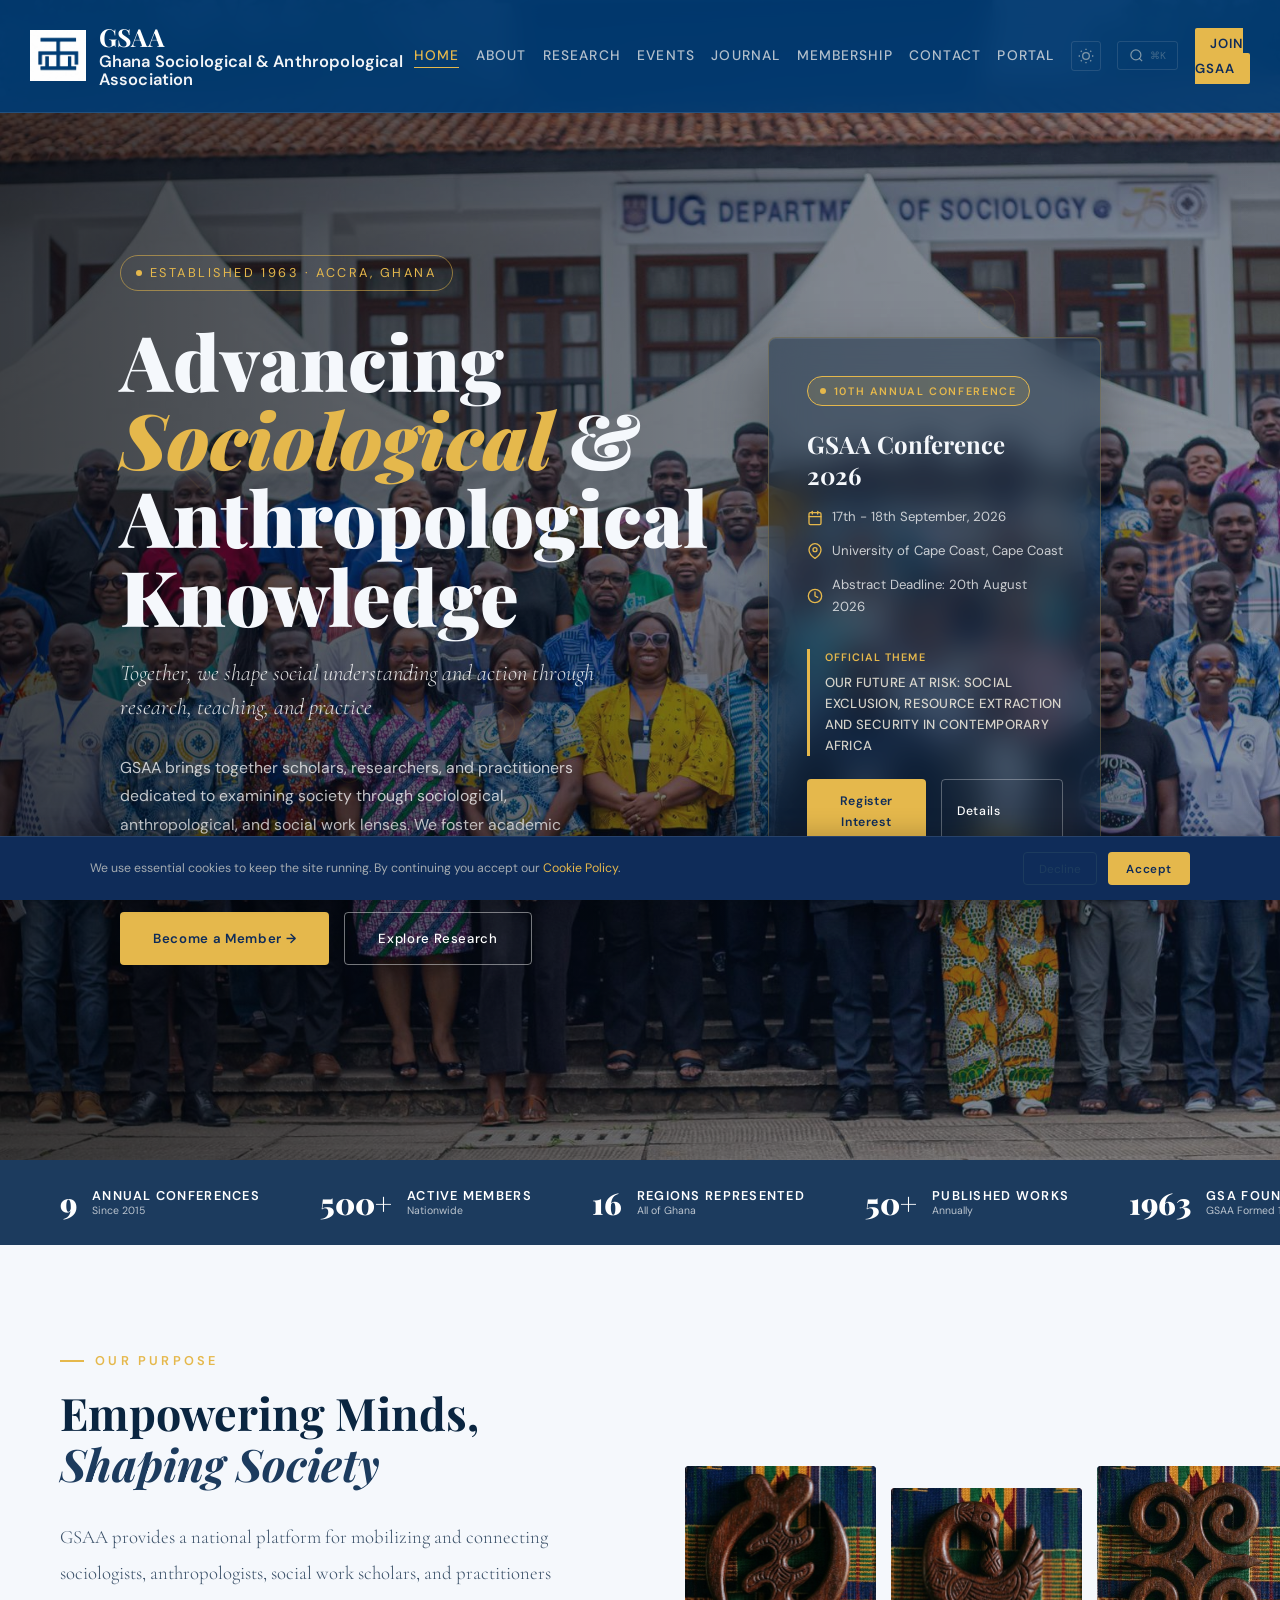
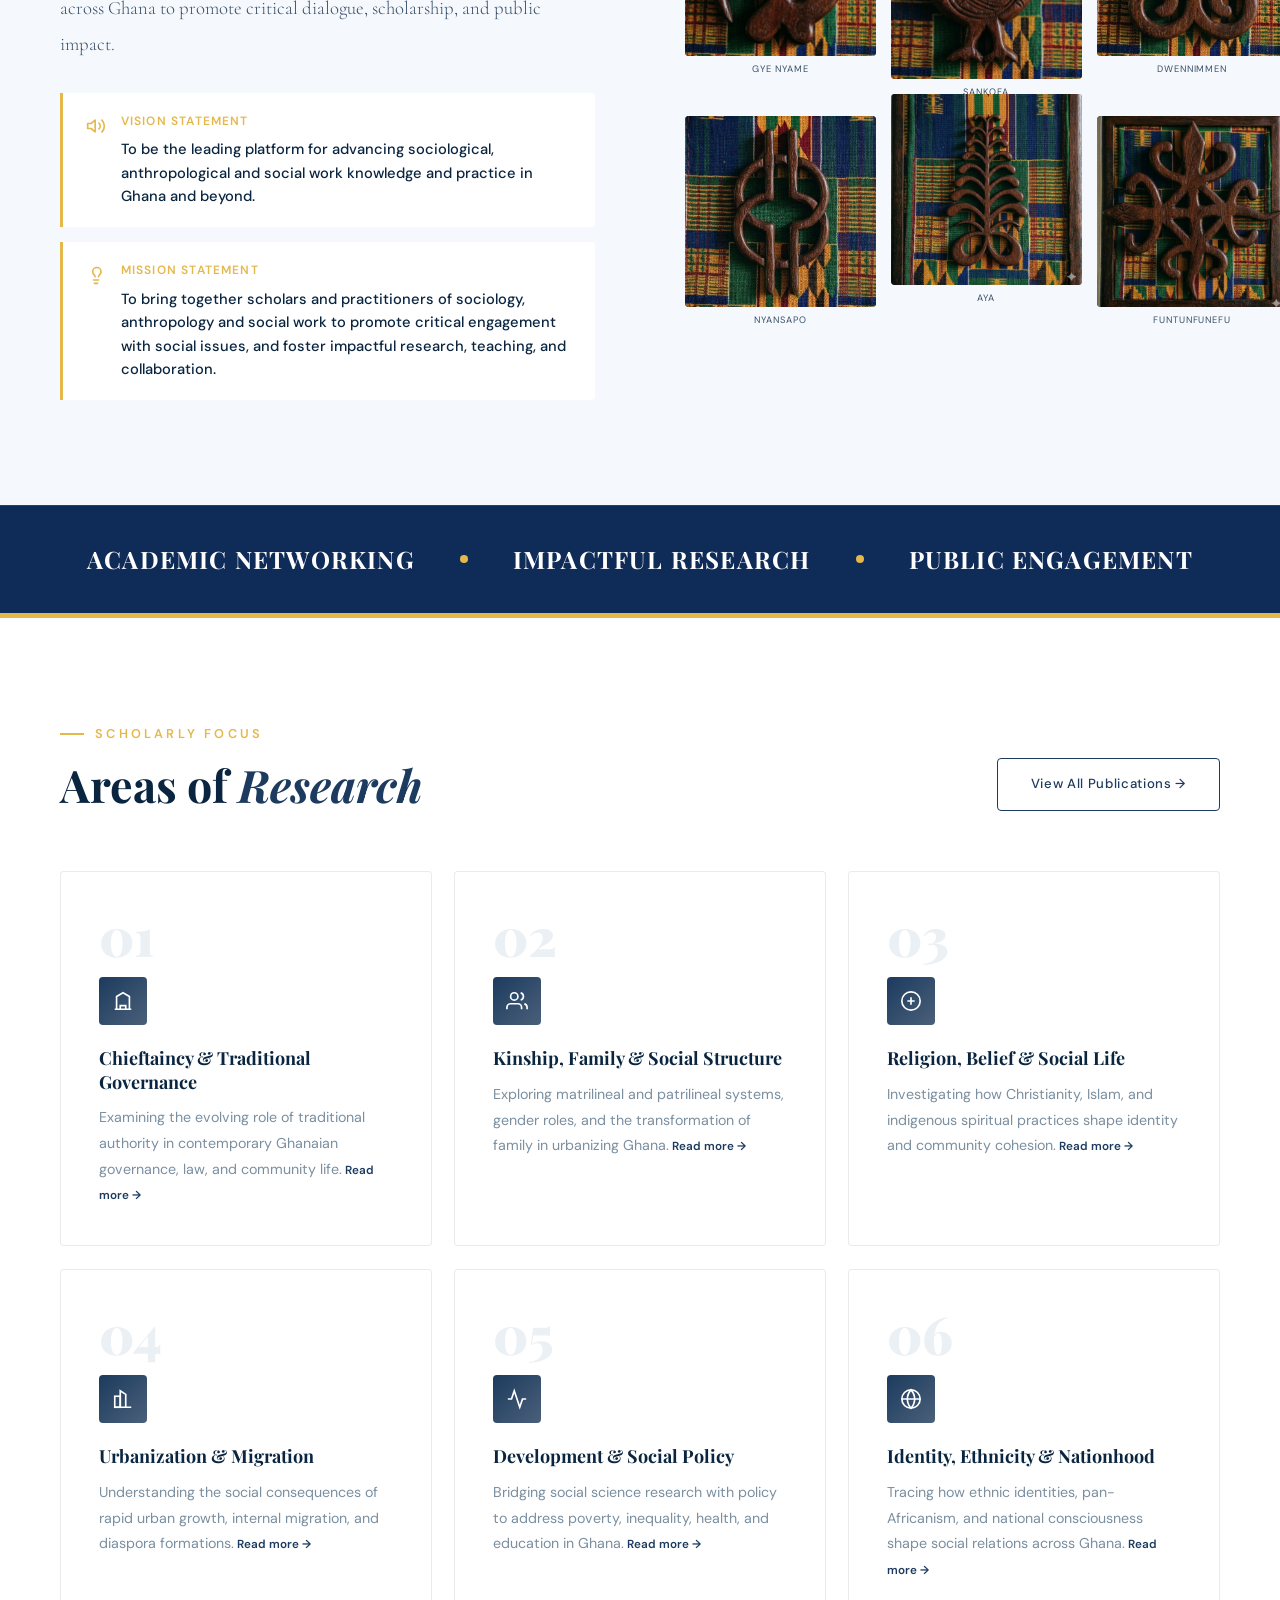
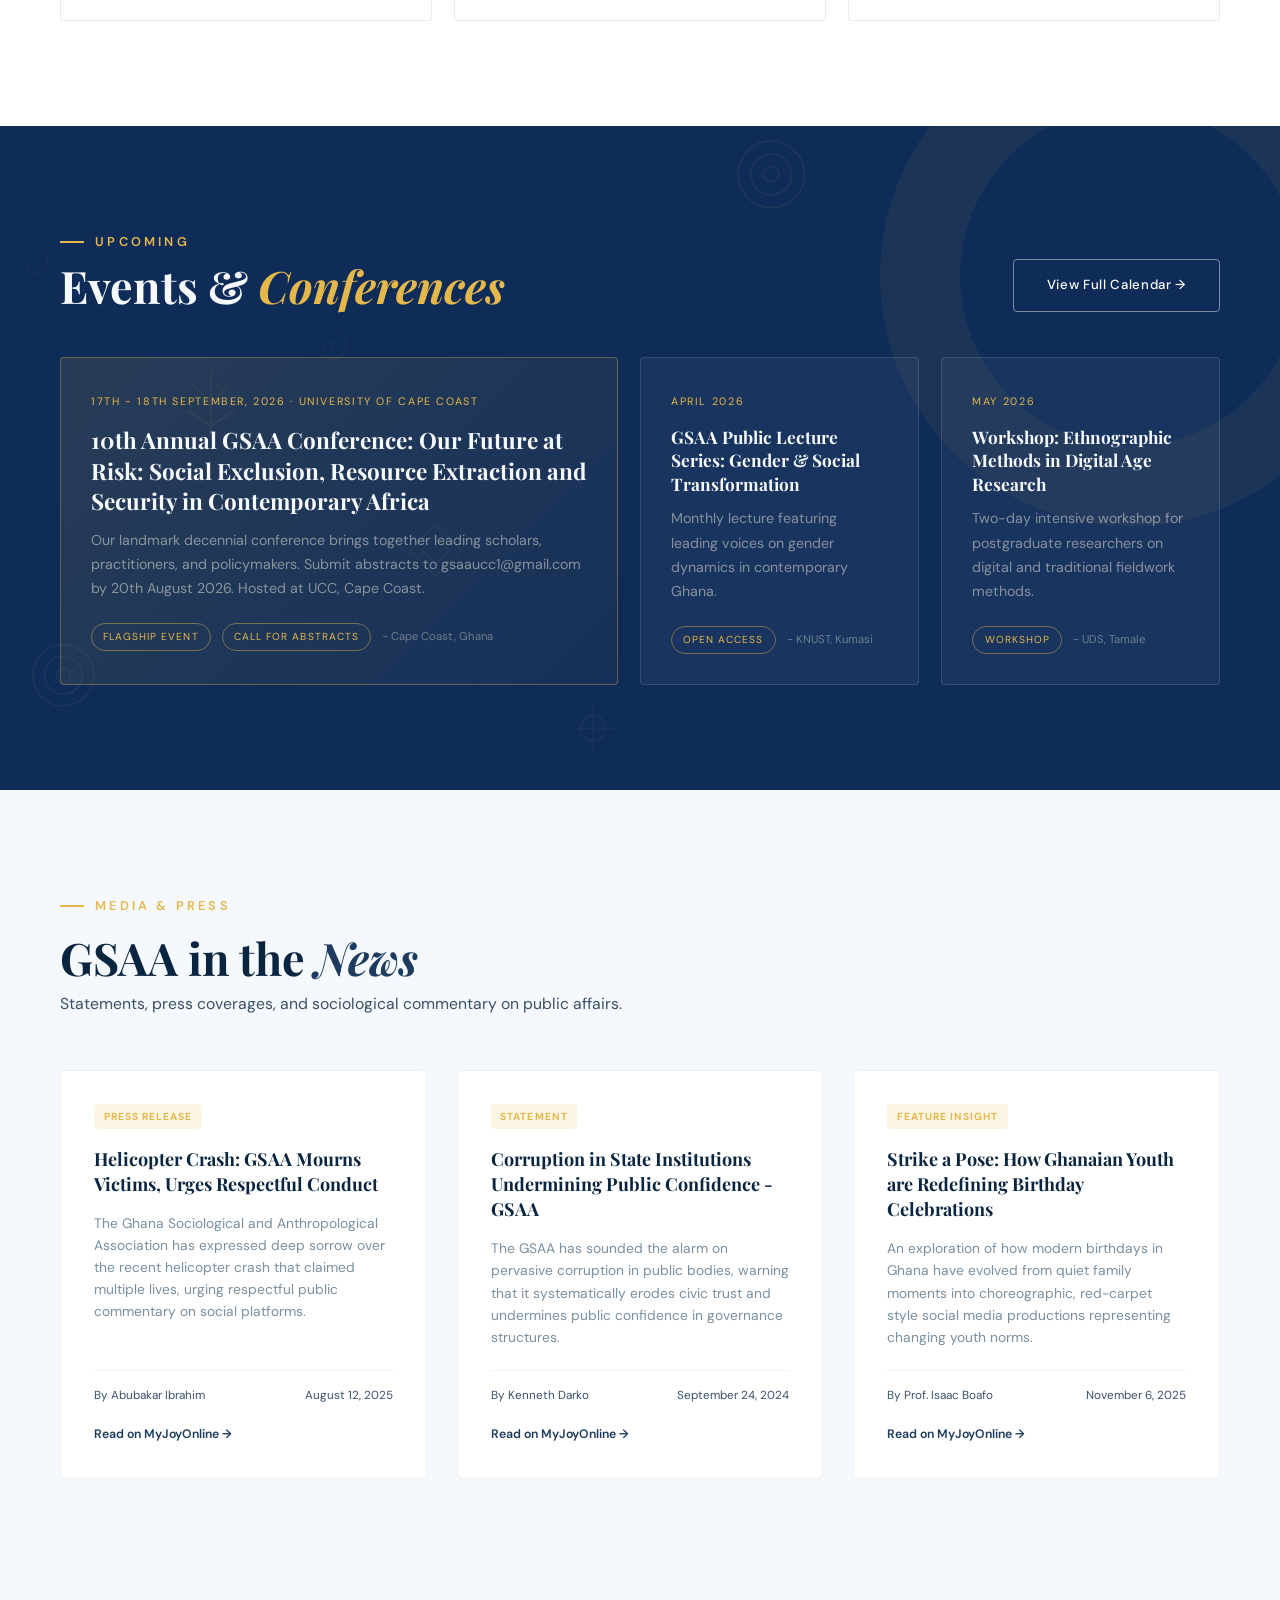
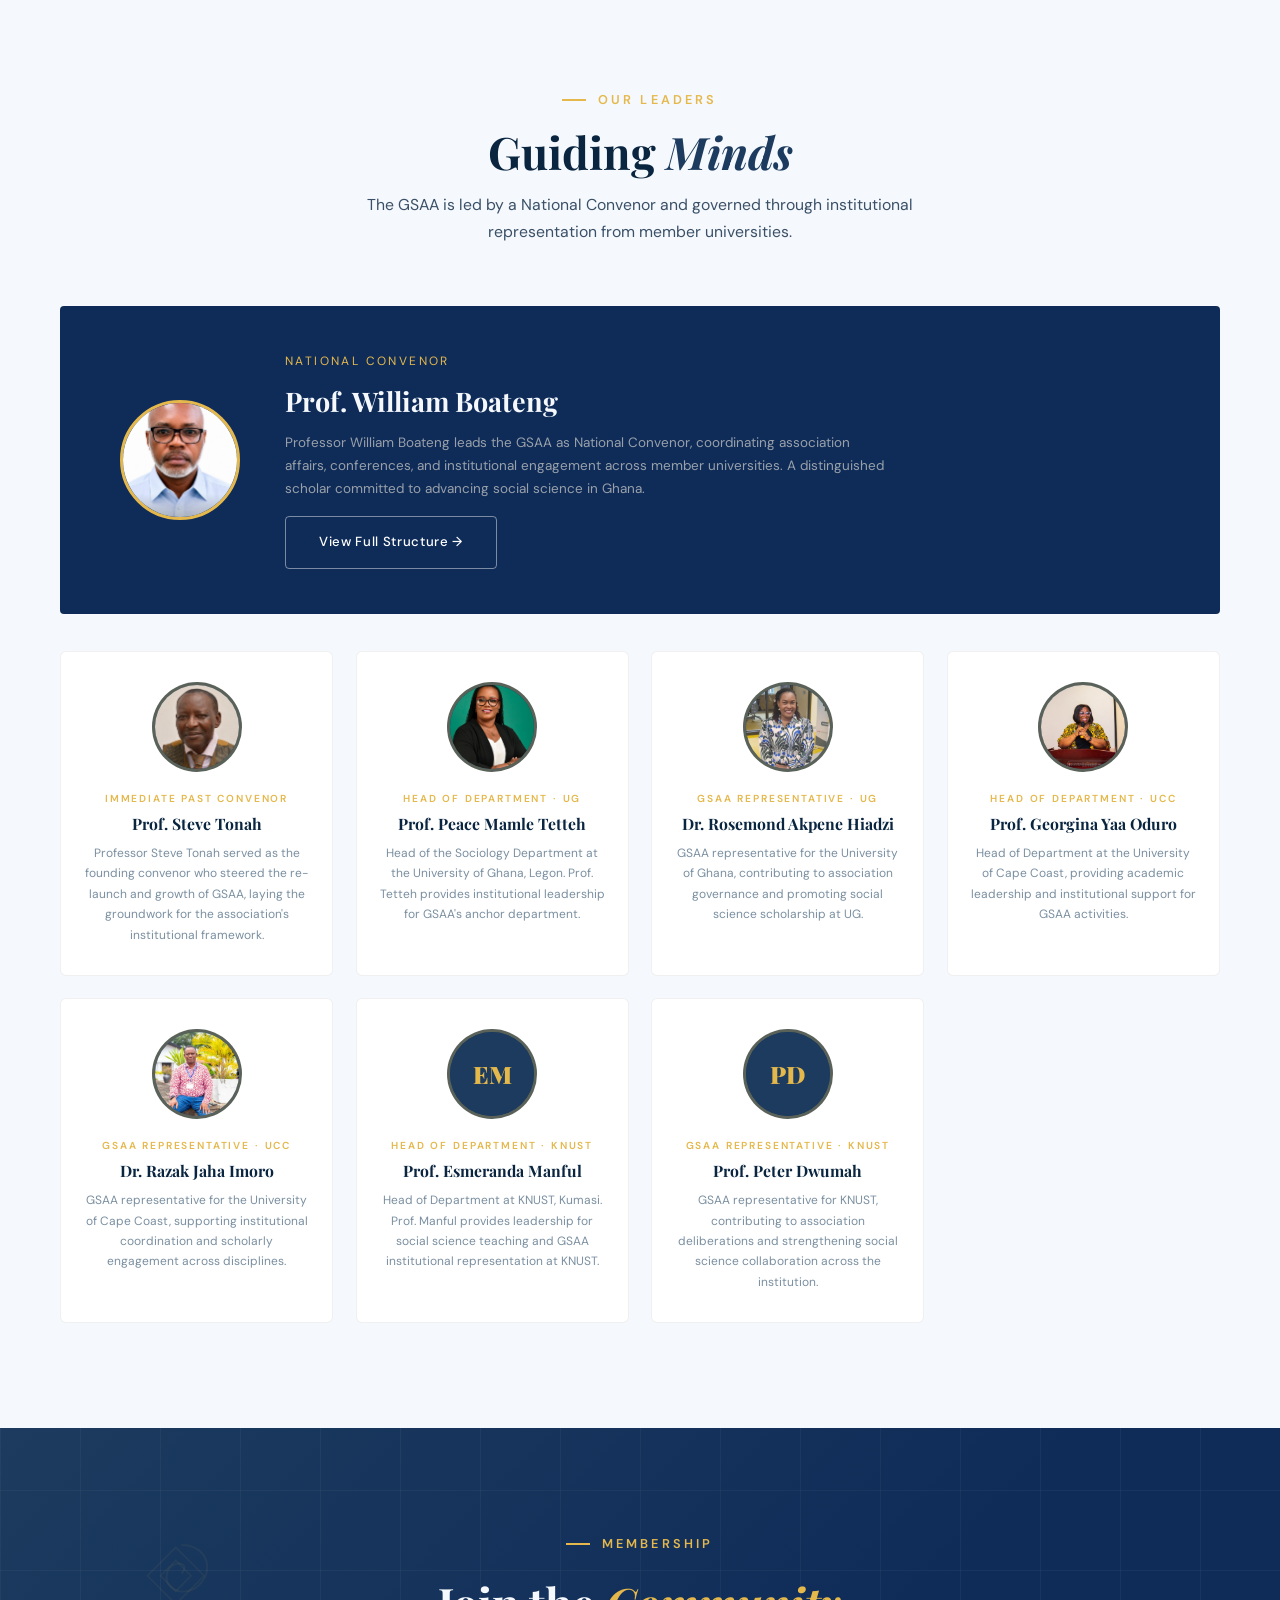
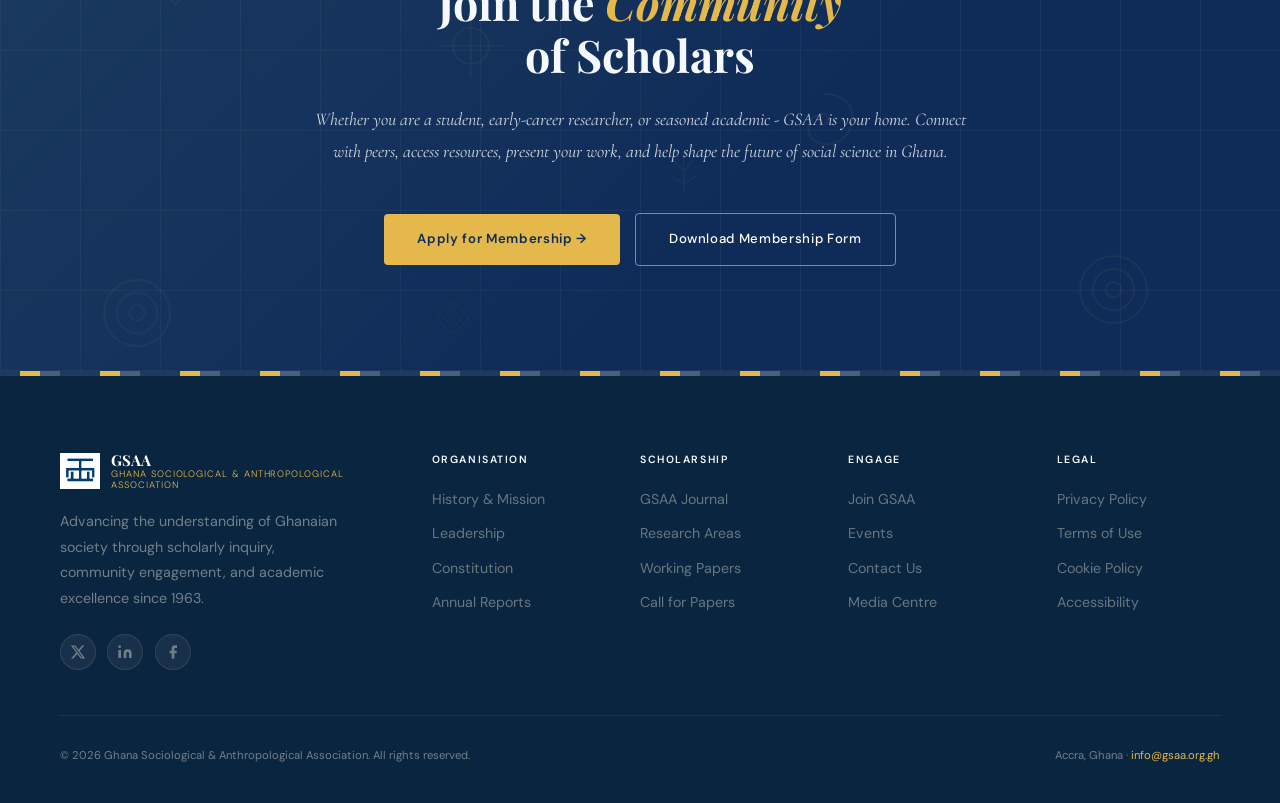
==== commit a37ee245: "Add GSAA logo favicon across all pages" ====
--- a/index.html
+++ b/index.html
@@ -3,6 +3,8 @@
 <head>
 <meta charset="UTF-8">
 <meta name="viewport" content="width=device-width, initial-scale=1.0">
+<link rel="icon" type="image/jpeg" href="images/logo.jpg">
+<link rel="apple-touch-icon" href="images/logo.jpg">
 <title>GSAA - Ghana Sociological & Anthropological Association</title>
 <meta name="description" content="Ghana Sociological and Anthropological Association - advancing Ghanaian social science since 1963.">
 <meta property="og:title" content="GSAA - Ghana Sociological &amp; Anthropological Association">
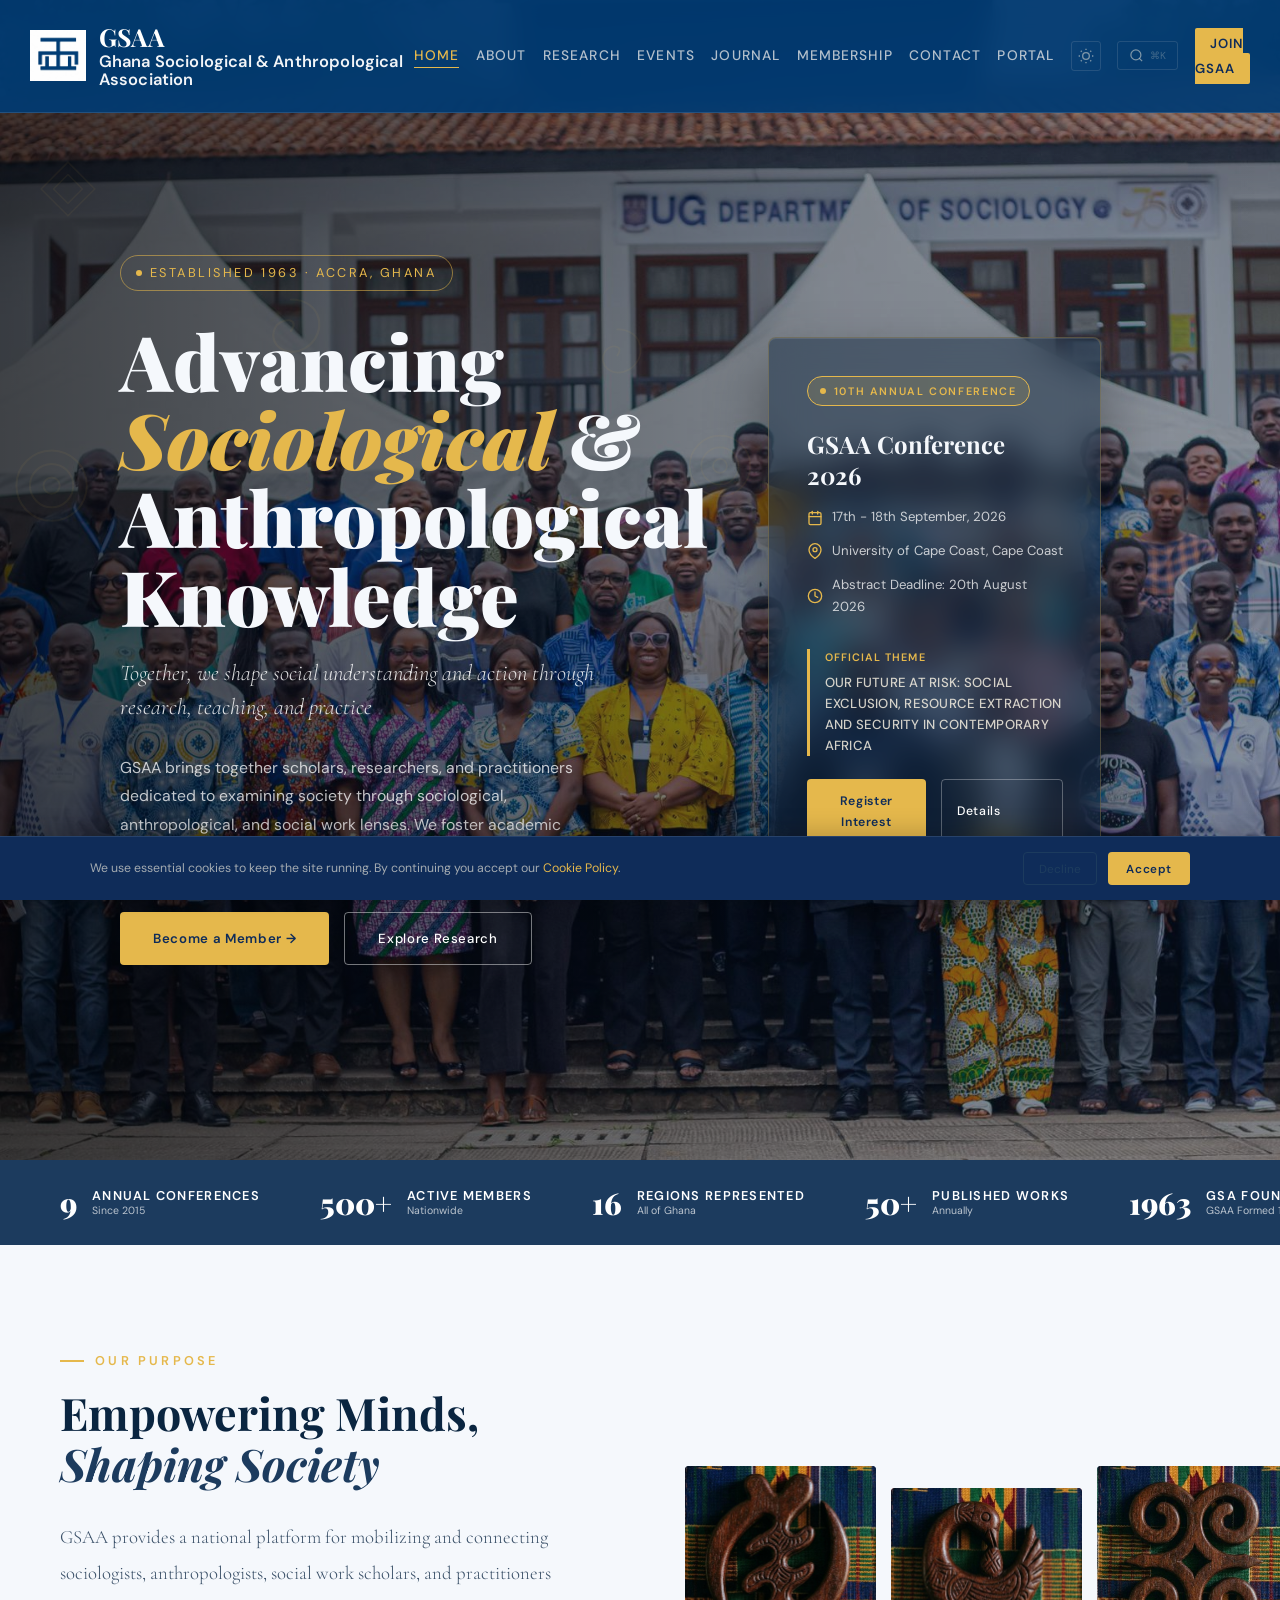
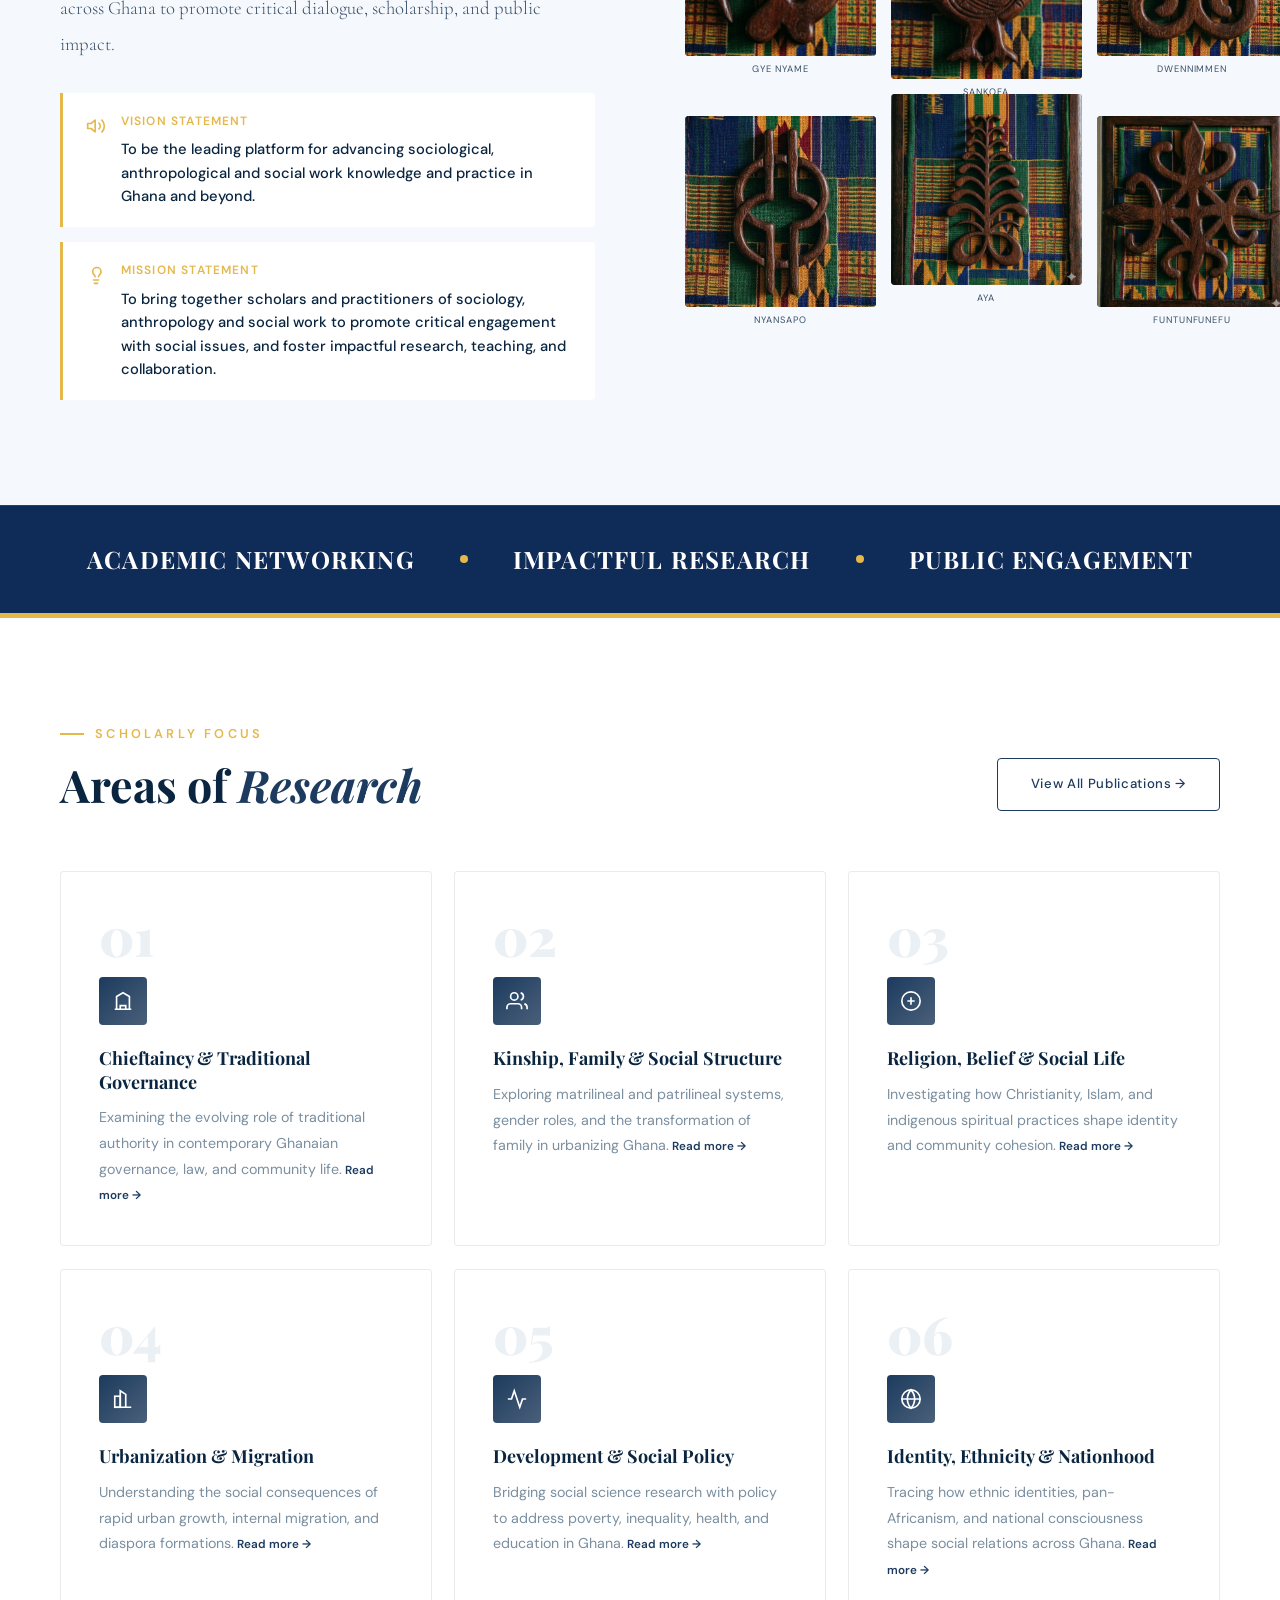
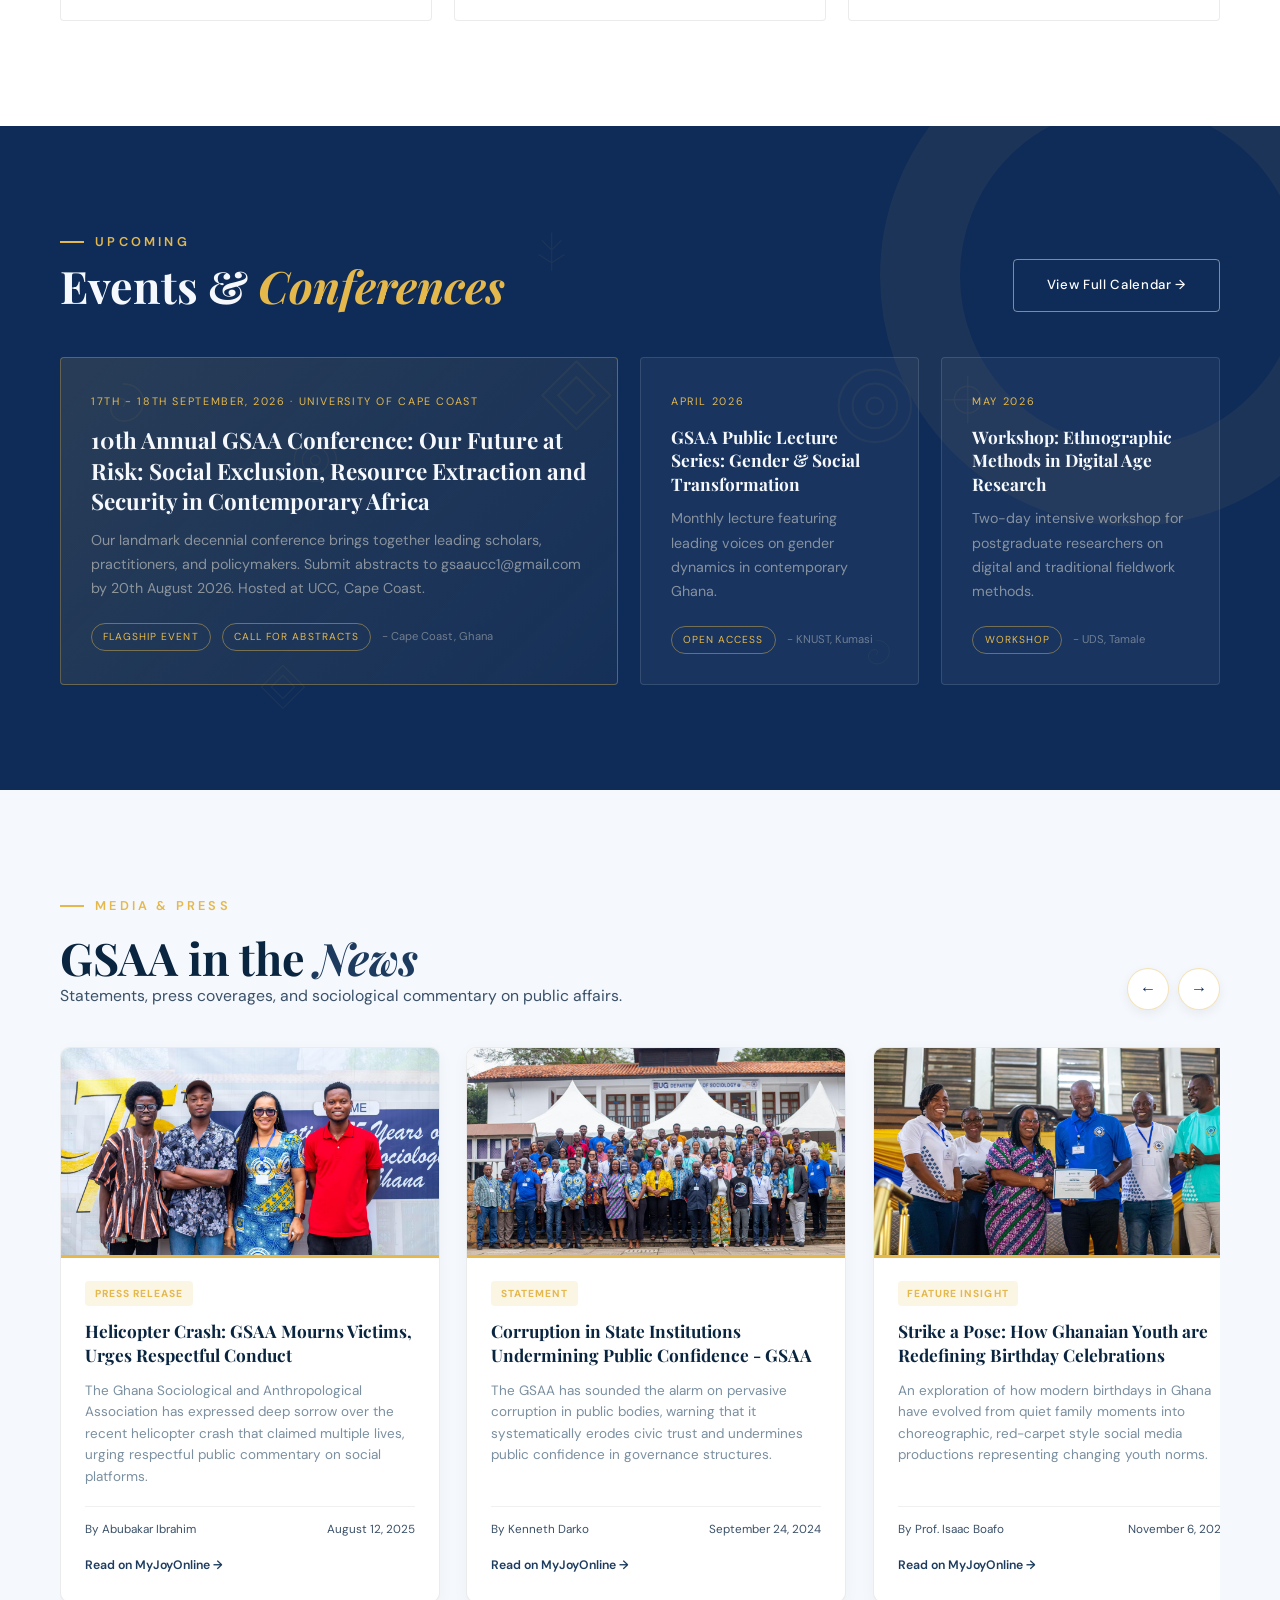
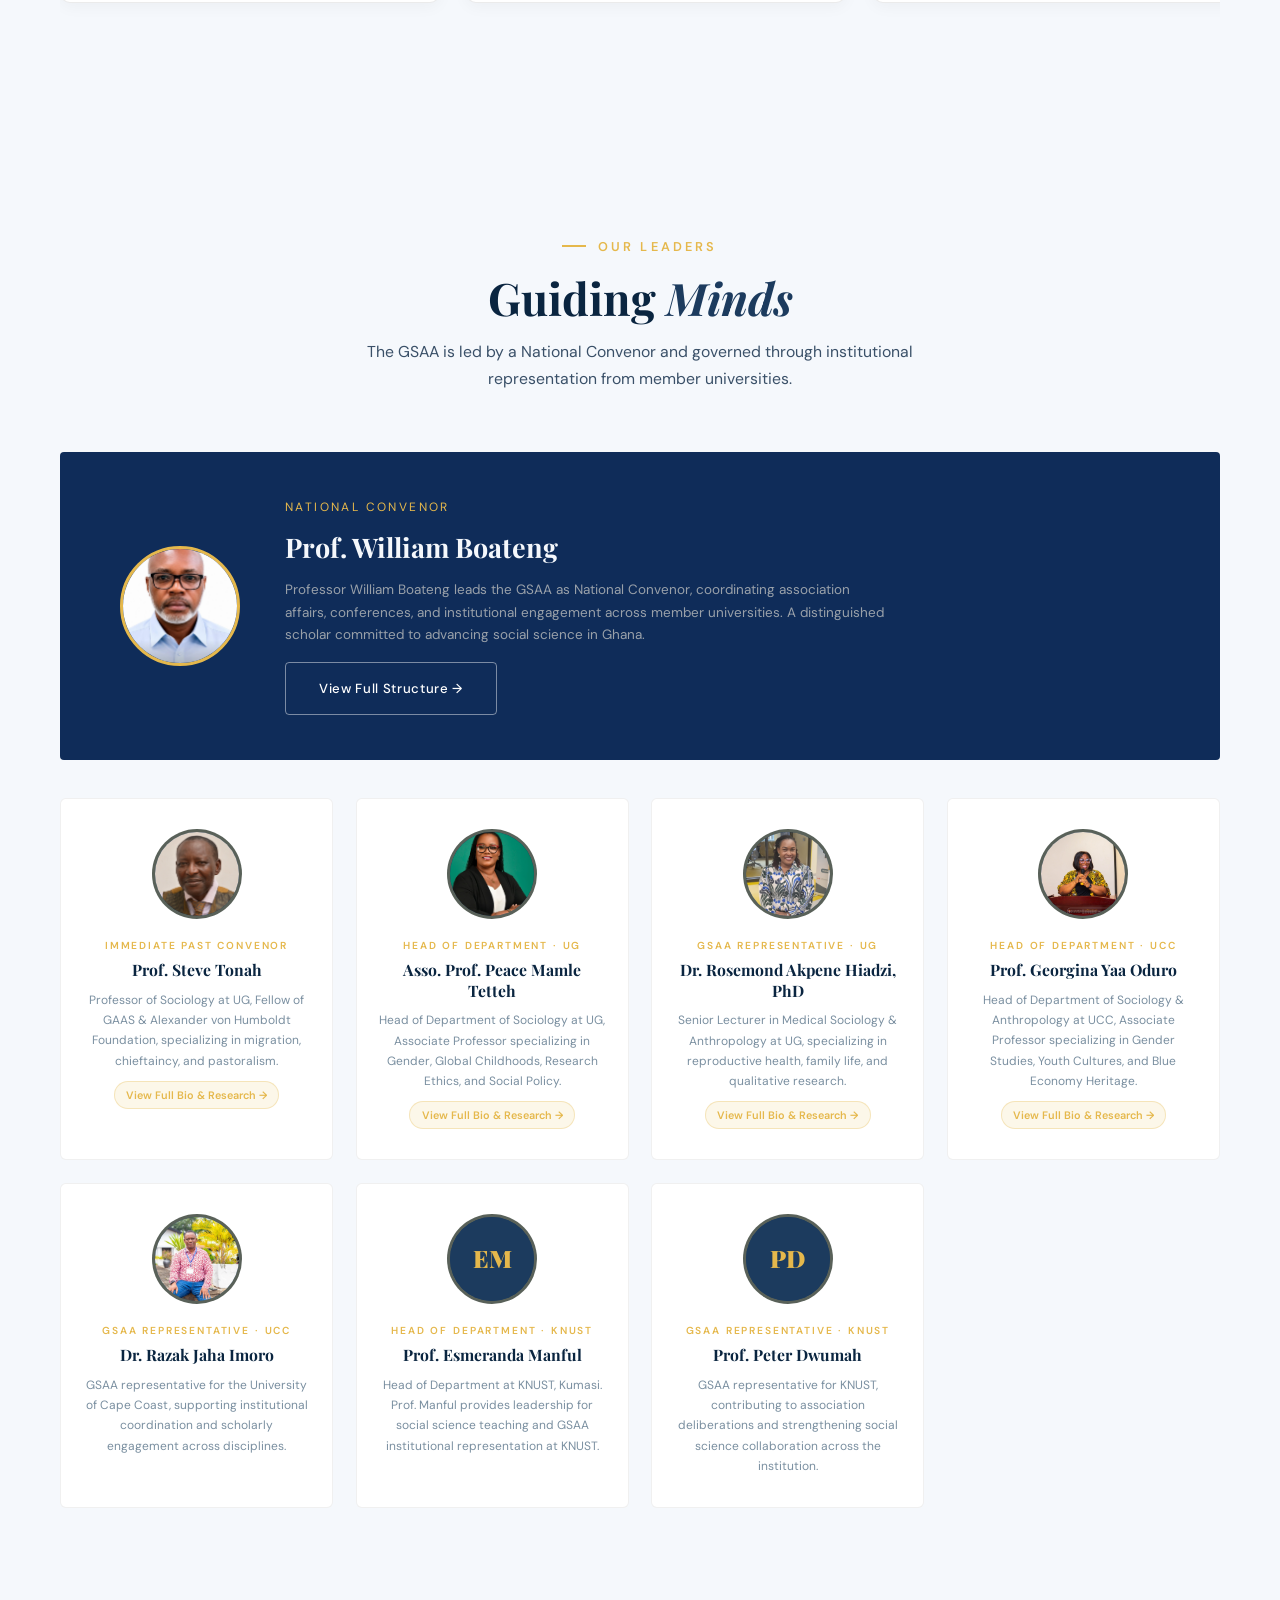
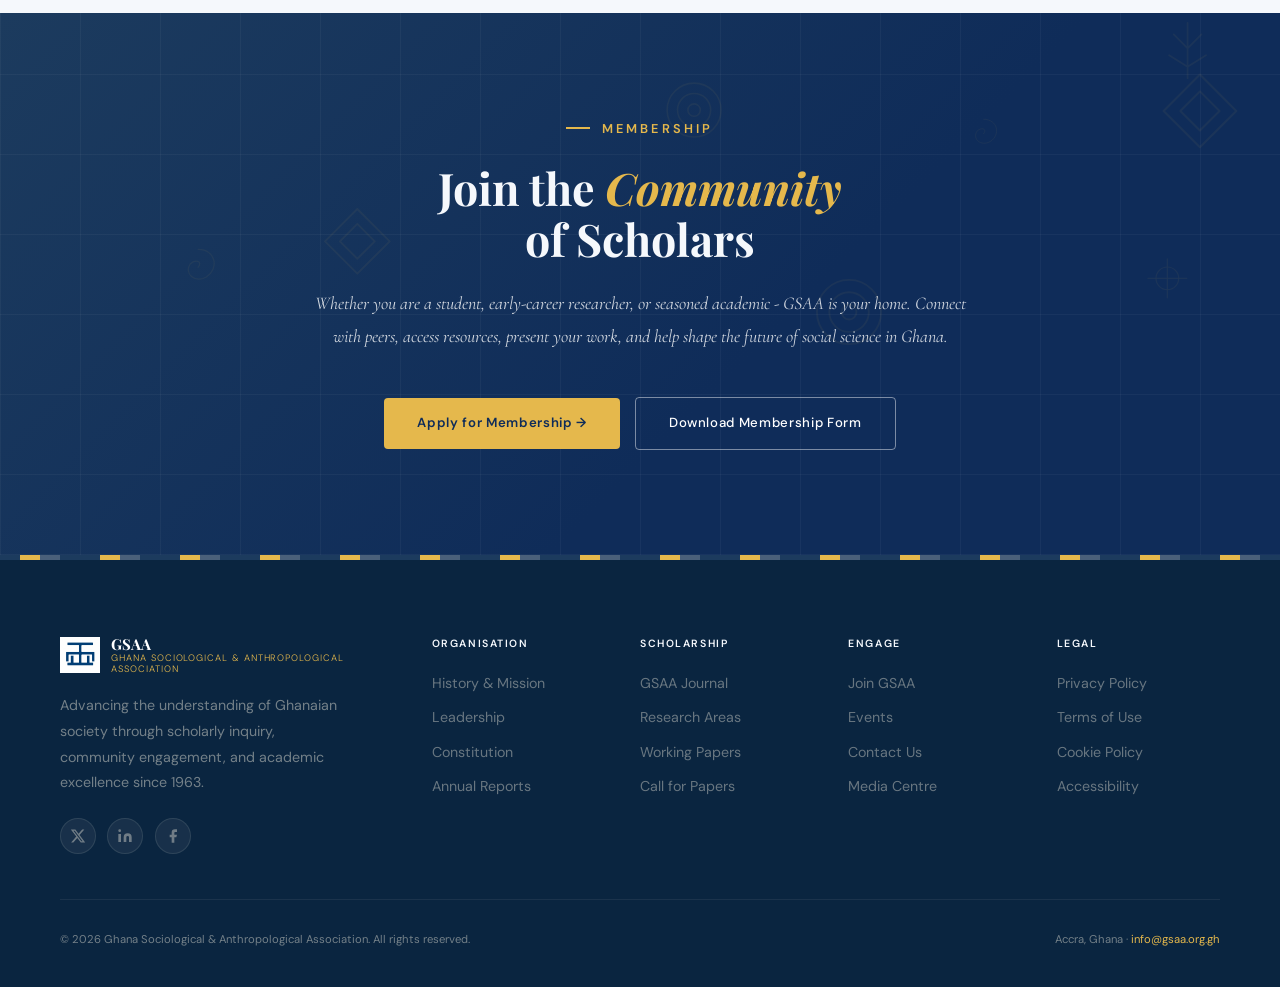
==== commit 5f1ec8e3: "Add rich profile popups for Dr. Rosemond Hiadzi, Prof. Peace Tetteh, Prof. Steve Tonah, Prof. Georgi" ====
--- a/index.html
+++ b/index.html
@@ -349,46 +349,85 @@
 
 <!-- MEDIA & NEWS -->
 <section class="media-news" id="media-news">
-  <div class="media-news-header reveal">
+  <div class="media-news-header-wrap reveal">
     <div>
       <div class="section-label">Media & Press</div>
       <h2 class="section-title">GSAA in the <em class="text-gold">News</em></h2>
-    </div>
-    <div class="media-news-subtitle">Statements, press coverages, and sociological commentary on public affairs.</div>
-  </div>
-
-  <div class="media-news-grid">
+      <div class="media-news-subtitle">Statements, press coverages, and sociological commentary on public affairs.</div>
+    </div>
+    <div class="media-slider-nav">
+      <button class="media-nav-btn" id="mediaSliderPrev" aria-label="Previous news item">&larr;</button>
+      <button class="media-nav-btn" id="mediaSliderNext" aria-label="Next news item">&rarr;</button>
+    </div>
+  </div>
+
+  <div class="media-news-slider" id="mediaNewsSlider">
+    <!-- Card 1 -->
     <div class="media-card reveal">
-      <div class="media-badge">Press Release</div>
-      <h3 class="media-title">Helicopter Crash: GSAA Mourns Victims, Urges Respectful Conduct</h3>
-      <p class="media-desc">The Ghana Sociological and Anthropological Association has expressed deep sorrow over the recent helicopter crash that claimed multiple lives, urging respectful public commentary on social platforms.</p>
-      <div class="media-footer">
-        <span class="media-author">By Abubakar Ibrahim</span>
-        <span class="media-date">August 12, 2025</span>
-      </div>
-      <a href="https://www.myjoyonline.com/helicopter-crash-ghana-sociological-and-anthropological-association-mourns-victims-urges-respectful-conduct/" target="_blank" rel="noopener" class="media-link">Read on MyJoyOnline →</a>
-    </div>
-
+      <div class="media-card-img-wrap">
+        <img src="https://www.myjoyonline.com/wp-content/uploads/2025/08/WhatsApp-Image-2025-08-07-at-15.29.32-1.jpeg" alt="Helicopter crash news headline image" onerror="this.src='images/hero_carousel_1.jpg'">
+      </div>
+      <div class="media-card-body">
+        <div class="media-badge">Press Release</div>
+        <h3 class="media-title">Helicopter Crash: GSAA Mourns Victims, Urges Respectful Conduct</h3>
+        <p class="media-desc">The Ghana Sociological and Anthropological Association has expressed deep sorrow over the recent helicopter crash that claimed multiple lives, urging respectful public commentary on social platforms.</p>
+        <div class="media-footer">
+          <span class="media-author">By Abubakar Ibrahim</span>
+          <span class="media-date">August 12, 2025</span>
+        </div>
+        <a href="https://www.myjoyonline.com/helicopter-crash-ghana-sociological-and-anthropological-association-mourns-victims-urges-respectful-conduct/" target="_blank" rel="noopener" class="media-link">Read on MyJoyOnline &rarr;</a>
+      </div>
+    </div>
+
+    <!-- Card 2 -->
     <div class="media-card reveal reveal-delay-1">
-      <div class="media-badge">Statement</div>
-      <h3 class="media-title">Corruption in State Institutions Undermining Public Confidence - GSAA</h3>
-      <p class="media-desc">The GSAA has sounded the alarm on pervasive corruption in public bodies, warning that it systematically erodes civic trust and undermines public confidence in governance structures.</p>
-      <div class="media-footer">
-        <span class="media-author">By Kenneth Darko</span>
-        <span class="media-date">September 24, 2024</span>
-      </div>
-      <a href="https://www.myjoyonline.com/corruption-in-state-institutions-undermining-public-confidence-gsaa/" target="_blank" rel="noopener" class="media-link">Read on MyJoyOnline →</a>
-    </div>
-
+      <div class="media-card-img-wrap">
+        <img src="https://www.myjoyonline.com/wp-content/uploads/2024/09/WhatsApp-Image-2024-09-24-at-18.32.21.jpeg" alt="State corruption headline image" onerror="this.src='images/hero_carousel_2.jpg'">
+      </div>
+      <div class="media-card-body">
+        <div class="media-badge">Statement</div>
+        <h3 class="media-title">Corruption in State Institutions Undermining Public Confidence - GSAA</h3>
+        <p class="media-desc">The GSAA has sounded the alarm on pervasive corruption in public bodies, warning that it systematically erodes civic trust and undermines public confidence in governance structures.</p>
+        <div class="media-footer">
+          <span class="media-author">By Kenneth Darko</span>
+          <span class="media-date">September 24, 2024</span>
+        </div>
+        <a href="https://www.myjoyonline.com/corruption-in-state-institutions-undermining-public-confidence-gsaa/" target="_blank" rel="noopener" class="media-link">Read on MyJoyOnline &rarr;</a>
+      </div>
+    </div>
+
+    <!-- Card 3 -->
     <div class="media-card reveal reveal-delay-2">
-      <div class="media-badge">Feature Insight</div>
-      <h3 class="media-title">Strike a Pose: How Ghanaian Youth are Redefining Birthday Celebrations</h3>
-      <p class="media-desc">An exploration of how modern birthdays in Ghana have evolved from quiet family moments into choreographic, red-carpet style social media productions representing changing youth norms.</p>
-      <div class="media-footer">
-        <span class="media-author">By Prof. Isaac Boafo</span>
-        <span class="media-date">November 6, 2025</span>
-      </div>
-      <a href="https://www.myjoyonline.com/strike-a-pose-how-ghanaian-youth-are-redefining-birthday-celebrations/" target="_blank" rel="noopener" class="media-link">Read on MyJoyOnline →</a>
+      <div class="media-card-img-wrap">
+        <img src="https://www.myjoyonline.com/wp-content/uploads/2025/11/image-446.png" alt="Ghanaian youth birthday celebrations headline image" onerror="this.src='images/hero_carousel_3.jpg'">
+      </div>
+      <div class="media-card-body">
+        <div class="media-badge">Feature Insight</div>
+        <h3 class="media-title">Strike a Pose: How Ghanaian Youth are Redefining Birthday Celebrations</h3>
+        <p class="media-desc">An exploration of how modern birthdays in Ghana have evolved from quiet family moments into choreographic, red-carpet style social media productions representing changing youth norms.</p>
+        <div class="media-footer">
+          <span class="media-author">By Prof. Isaac Boafo</span>
+          <span class="media-date">November 6, 2025</span>
+        </div>
+        <a href="https://www.myjoyonline.com/strike-a-pose-how-ghanaian-youth-are-redefining-birthday-celebrations/" target="_blank" rel="noopener" class="media-link">Read on MyJoyOnline &rarr;</a>
+      </div>
+    </div>
+
+    <!-- Card 4 -->
+    <div class="media-card reveal reveal-delay-3">
+      <div class="media-card-img-wrap">
+        <img src="images/hero_carousel_4.jpg" alt="10th Annual GSAA Conference header image">
+      </div>
+      <div class="media-card-body">
+        <div class="media-badge">Flagship Conference</div>
+        <h3 class="media-title">10th Annual GSAA Conference: Our Future at Risk</h3>
+        <p class="media-desc">Bringing together scholars, practitioners, and policymakers to discuss social exclusion, resource extraction, and security across contemporary Africa at UCC Cape Coast.</p>
+        <div class="media-footer">
+          <span class="media-author">GSAA Secretariat</span>
+          <span class="media-date">September 17-18, 2026</span>
+        </div>
+        <a href="events.html" class="media-link">View Event Details &rarr;</a>
+      </div>
     </div>
   </div>
 </section>
@@ -421,57 +460,61 @@
 
  <!-- Other Leaders -->
  <div class="profile-grid">
- <!-- Immediate Past Convenor -->
- <div class="profile-card reveal">
- <div class="profile-photo-wrap">
-  <img src="images/leaders/steve-tonah.jpg" alt="Prof. Steve Tonah" onerror="this.style.display='none'; this.nextElementSibling.style.display='flex';">
-  <div class="profile-photo-fallback">ST</div>
- </div>
- <div class="profile-info">
-  <div class="profile-role">Immediate Past Convenor</div>
-  <div class="profile-name">Prof. Steve Tonah</div>
-  <p class="profile-bio">Professor Steve Tonah served as the founding convenor who steered the re-launch and growth of GSAA, laying the groundwork for the association's institutional framework.</p>
- </div>
- </div>
-
- <!-- UG — Head -->
- <div class="profile-card reveal reveal-delay-1">
- <div class="profile-photo-wrap">
-  <img src="images/leaders/peace-tetteh.jpg" alt="Prof. Peace Mamle Tetteh" onerror="this.style.display='none'; this.nextElementSibling.style.display='flex';">
-  <div class="profile-photo-fallback">PT</div>
- </div>
- <div class="profile-info">
-  <div class="profile-role">Head of Department · UG</div>
-  <div class="profile-name">Prof. Peace Mamle Tetteh</div>
-  <p class="profile-bio">Head of the Sociology Department at the University of Ghana, Legon. Prof. Tetteh provides institutional leadership for GSAA's anchor department.</p>
- </div>
- </div>
-
- <!-- UG — Rep -->
- <div class="profile-card reveal reveal-delay-2">
- <div class="profile-photo-wrap">
-  <img src="images/leaders/rosemond-hiadzi.jpg" alt="Dr. Rosemond Akpene Hiadzi" onerror="this.style.display='none'; this.nextElementSibling.style.display='flex';">
-  <div class="profile-photo-fallback">RH</div>
- </div>
- <div class="profile-info">
-  <div class="profile-role">GSAA Representative · UG</div>
-  <div class="profile-name">Dr. Rosemond Akpene Hiadzi</div>
-  <p class="profile-bio">GSAA representative for the University of Ghana, contributing to association governance and promoting social science scholarship at UG.</p>
- </div>
- </div>
-
- <!-- UCC — Head -->
- <div class="profile-card reveal reveal-delay-3">
- <div class="profile-photo-wrap">
-  <img src="images/leaders/gina-oduro.jpg" alt="Prof. Georgina Yaa Oduro" onerror="this.style.display='none'; this.nextElementSibling.style.display='flex';">
-  <div class="profile-photo-fallback">GO</div>
- </div>
- <div class="profile-info">
-  <div class="profile-role">Head of Department · UCC</div>
-  <div class="profile-name">Prof. Georgina Yaa Oduro</div>
-  <p class="profile-bio">Head of Department at the University of Cape Coast, providing academic leadership and institutional support for GSAA activities.</p>
- </div>
- </div>
+  <!-- Immediate Past Convenor -->
+  <div class="profile-card reveal interactive" data-profile="steve-tonah" tabindex="0" role="button" aria-label="View Prof. Steve Tonah's profile">
+  <div class="profile-photo-wrap">
+   <img src="images/leaders/steve-tonah.jpg" alt="Prof. Steve Tonah" onerror="this.style.display='none'; this.nextElementSibling.style.display='flex';">
+   <div class="profile-photo-fallback">ST</div>
+  </div>
+  <div class="profile-info">
+   <div class="profile-role">Immediate Past Convenor</div>
+   <div class="profile-name">Prof. Steve Tonah</div>
+   <p class="profile-bio">Professor of Sociology at UG, Fellow of GAAS &amp; Alexander von Humboldt Foundation, specializing in migration, chieftaincy, and pastoralism.</p>
+   <span class="profile-card-badge-trigger">View Full Bio &amp; Research &rarr;</span>
+  </div>
+  </div>
+
+  <!-- UG — Head -->
+  <div class="profile-card reveal reveal-delay-1 interactive" data-profile="peace-tetteh" tabindex="0" role="button" aria-label="View Asso. Prof. Peace Mamle Tetteh's profile">
+  <div class="profile-photo-wrap">
+   <img src="images/leaders/peace-tetteh.jpg" alt="Asso. Prof. Peace Mamle Tetteh" onerror="this.style.display='none'; this.nextElementSibling.style.display='flex';">
+   <div class="profile-photo-fallback">PT</div>
+  </div>
+  <div class="profile-info">
+   <div class="profile-role">Head of Department · UG</div>
+   <div class="profile-name">Asso. Prof. Peace Mamle Tetteh</div>
+   <p class="profile-bio">Head of Department of Sociology at UG, Associate Professor specializing in Gender, Global Childhoods, Research Ethics, and Social Policy.</p>
+   <span class="profile-card-badge-trigger">View Full Bio &amp; Research &rarr;</span>
+  </div>
+  </div>
+
+  <!-- UG — Rep -->
+  <div class="profile-card reveal reveal-delay-2 interactive" data-profile="rosemond-hiadzi" tabindex="0" role="button" aria-label="View Dr. Rosemond Akpene Hiadzi's profile">
+  <div class="profile-photo-wrap">
+   <img src="images/leaders/rosemond-hiadzi.jpg" alt="Dr. Rosemond Akpene Hiadzi, PhD" onerror="this.style.display='none'; this.nextElementSibling.style.display='flex';">
+   <div class="profile-photo-fallback">RH</div>
+  </div>
+  <div class="profile-info">
+   <div class="profile-role">GSAA Representative · UG</div>
+   <div class="profile-name">Dr. Rosemond Akpene Hiadzi, PhD</div>
+   <p class="profile-bio">Senior Lecturer in Medical Sociology &amp; Anthropology at UG, specializing in reproductive health, family life, and qualitative research.</p>
+   <span class="profile-card-badge-trigger">View Full Bio &amp; Research &rarr;</span>
+  </div>
+  </div>
+
+  <!-- UCC — Head -->
+  <div class="profile-card reveal reveal-delay-3 interactive" data-profile="georgina-oduro" tabindex="0" role="button" aria-label="View Prof. Georgina Yaa Oduro's profile">
+  <div class="profile-photo-wrap">
+   <img src="images/leaders/gina-oduro.jpg" alt="Prof. Georgina Yaa Oduro" onerror="this.style.display='none'; this.nextElementSibling.style.display='flex';">
+   <div class="profile-photo-fallback">GO</div>
+  </div>
+  <div class="profile-info">
+   <div class="profile-role">Head of Department · UCC</div>
+   <div class="profile-name">Prof. Georgina Yaa Oduro</div>
+   <p class="profile-bio">Head of Department of Sociology &amp; Anthropology at UCC, Associate Professor specializing in Gender Studies, Youth Cultures, and Blue Economy Heritage.</p>
+   <span class="profile-card-badge-trigger">View Full Bio &amp; Research &rarr;</span>
+  </div>
+  </div>
 
  <!-- UCC — Rep -->
  <div class="profile-card reveal">
--- a/css/base.css
+++ b/css/base.css
@@ -417,3 +417,328 @@
     display: block !important;
   }
 }
+
+/* ── PROFILE MODAL POPUP & INTERACTIVE CARDS ── */
+.profile-card.interactive,
+.institution-member.interactive {
+  cursor: pointer;
+}
+.profile-card.interactive .profile-photo-wrap,
+.institution-member.interactive .member-photo-wrap {
+  cursor: pointer;
+  transition: transform 0.3s ease, box-shadow 0.3s ease, border-color 0.3s ease;
+}
+.profile-card.interactive:hover .profile-photo-wrap,
+.institution-member.interactive:hover .member-photo-wrap {
+  transform: scale(1.08);
+  border-color: var(--gold);
+  box-shadow: 0 0 0 4px rgba(229,184,76,0.3);
+}
+
+.profile-card-badge-trigger {
+  display: inline-flex;
+  align-items: center;
+  gap: 0.35rem;
+  font-size: 0.72rem;
+  font-weight: 600;
+  color: var(--gold);
+  background: rgba(229,184,76,0.12);
+  border: 1px solid rgba(229,184,76,0.3);
+  border-radius: 20px;
+  padding: 0.25rem 0.75rem;
+  margin-top: 0.65rem;
+  transition: var(--transition);
+  cursor: pointer;
+}
+.profile-card.interactive:hover .profile-card-badge-trigger,
+.institution-member.interactive:hover .profile-card-badge-trigger {
+  background: var(--gold);
+  color: var(--green-deep);
+}
+
+.profile-modal-overlay {
+  position: fixed;
+  top: 0; left: 0; width: 100vw; height: 100vh;
+  background: rgba(7, 21, 38, 0.78);
+  backdrop-filter: blur(8px);
+  -webkit-backdrop-filter: blur(8px);
+  z-index: 9999;
+  display: flex;
+  align-items: center;
+  justify-content: center;
+  padding: 1.5rem;
+  opacity: 0;
+  visibility: hidden;
+  transition: opacity 0.3s ease, visibility 0.3s ease;
+}
+.profile-modal-overlay.active {
+  opacity: 1;
+  visibility: visible;
+}
+
+.profile-modal-container {
+  background: var(--white);
+  color: var(--text-dark);
+  width: 100%;
+  max-width: 820px;
+  max-height: 90vh;
+  border-radius: 12px;
+  border: 1px solid rgba(229,184,76,0.3);
+  box-shadow: var(--shadow-lg);
+  display: flex;
+  flex-direction: column;
+  overflow: hidden;
+  transform: translateY(20px) scale(0.97);
+  transition: transform 0.3s ease;
+  position: relative;
+}
+.profile-modal-overlay.active .profile-modal-container {
+  transform: translateY(0) scale(1);
+}
+
+.profile-modal-header {
+  background: linear-gradient(135deg, var(--green-deep) 0%, var(--green-mid) 100%);
+  color: #FFFFFF;
+  padding: 2rem;
+  position: relative;
+  display: flex;
+  gap: 1.5rem;
+  align-items: center;
+  border-bottom: 3px solid var(--gold);
+}
+.profile-modal-close {
+  position: absolute;
+  top: 1rem;
+  right: 1.25rem;
+  background: rgba(255,255,255,0.12);
+  border: 1px solid rgba(255,255,255,0.2);
+  color: #FFFFFF;
+  width: 36px;
+  height: 36px;
+  border-radius: 50%;
+  font-size: 1.4rem;
+  line-height: 1;
+  display: flex;
+  align-items: center;
+  justify-content: center;
+  cursor: pointer;
+  transition: var(--transition);
+  z-index: 2;
+}
+.profile-modal-close:hover {
+  background: var(--gold);
+  color: var(--green-deep);
+  transform: rotate(90deg);
+}
+
+.profile-modal-avatar-wrap {
+  width: 110px;
+  height: 110px;
+  border-radius: 50%;
+  overflow: hidden;
+  border: 3px solid var(--gold);
+  box-shadow: 0 4px 16px rgba(0,0,0,0.3);
+  flex-shrink: 0;
+  background: var(--green-mid);
+}
+.profile-modal-avatar-wrap img {
+  width: 100%;
+  height: 100%;
+  object-fit: cover;
+}
+
+.profile-modal-title-area {
+  flex: 1;
+}
+.profile-modal-badge {
+  display: inline-block;
+  font-size: 0.75rem;
+  font-weight: 700;
+  letter-spacing: 0.05em;
+  text-transform: uppercase;
+  color: var(--gold);
+  background: rgba(229,184,76,0.15);
+  border: 1px solid rgba(229,184,76,0.3);
+  padding: 0.25rem 0.75rem;
+  border-radius: 20px;
+  margin-bottom: 0.5rem;
+}
+.profile-modal-name {
+  font-family: 'Playfair Display', serif;
+  font-size: 1.6rem;
+  font-weight: 700;
+  line-height: 1.25;
+  color: #FFFFFF;
+  margin-bottom: 0.35rem;
+}
+.profile-modal-role {
+  font-size: 0.95rem;
+  color: rgba(255,255,255,0.85);
+  font-weight: 500;
+}
+
+.profile-modal-tabs {
+  display: flex;
+  flex-wrap: wrap;
+  gap: 0.4rem;
+  background: var(--cream);
+  border-bottom: 1px solid rgba(0,0,0,0.08);
+  padding: 0.4rem;
+}
+.profile-modal-tab {
+  padding: 0.55rem 0.95rem;
+  font-size: 0.82rem;
+  font-weight: 600;
+  color: var(--text-mid);
+  background: transparent;
+  border: 1px solid transparent;
+  border-radius: 6px;
+  cursor: pointer;
+  white-space: normal;
+  transition: var(--transition);
+  display: inline-flex;
+  align-items: center;
+  gap: 0.4rem;
+}
+.profile-modal-tab:hover {
+  color: var(--green-deep);
+  background: rgba(0,0,0,0.02);
+}
+.profile-modal-tab.active {
+  color: var(--green-deep);
+  border-bottom-color: var(--gold);
+  background: var(--white);
+}
+
+.profile-modal-body {
+  padding: 1.75rem 2rem;
+  overflow-y: auto;
+  flex: 1;
+  line-height: 1.7;
+  font-size: 0.95rem;
+}
+
+.profile-tab-content {
+  display: none;
+  animation: fadeInTab 0.3s ease;
+}
+.profile-tab-content.active {
+  display: block;
+}
+@keyframes fadeInTab {
+  from { opacity: 0; transform: translateY(6px); }
+  to { opacity: 1; transform: translateY(0); }
+}
+
+.profile-bio-paragraph {
+  margin-bottom: 1.1rem;
+  color: var(--text-dark);
+}
+.profile-section-heading {
+  font-family: 'Playfair Display', serif;
+  font-size: 1.2rem;
+  font-weight: 700;
+  color: var(--green-deep);
+  margin: 1.5rem 0 0.85rem;
+  display: flex;
+  align-items: center;
+  gap: 0.5rem;
+  border-bottom: 1px solid rgba(0,0,0,0.08);
+  padding-bottom: 0.4rem;
+}
+.profile-section-heading:first-child {
+  margin-top: 0;
+}
+
+.profile-list-grid {
+  display: grid;
+  grid-template-columns: repeat(auto-fit, minmax(280px, 1fr));
+  gap: 1rem;
+  margin-top: 1rem;
+}
+.profile-item-card {
+  background: var(--cream);
+  border-left: 3px solid var(--gold);
+  padding: 1rem 1.25rem;
+  border-radius: 0 6px 6px 0;
+}
+.profile-item-title {
+  font-weight: 700;
+  color: var(--green-deep);
+  margin-bottom: 0.25rem;
+}
+.profile-item-desc {
+  font-size: 0.88rem;
+  color: var(--text-mid);
+}
+
+.journal-pill-list {
+  display: flex;
+  flex-wrap: wrap;
+  gap: 0.6rem;
+  margin-top: 0.75rem;
+}
+.journal-pill {
+  background: var(--green-deep);
+  color: var(--gold);
+  padding: 0.4rem 0.85rem;
+  border-radius: 20px;
+  font-size: 0.85rem;
+  font-weight: 600;
+  display: inline-flex;
+  align-items: center;
+  gap: 0.4rem;
+}
+
+[data-theme="dark"] .profile-modal-container {
+  background: var(--green-deep);
+  color: var(--text-dark);
+  border-color: rgba(229,184,76,0.3);
+}
+[data-theme="dark"] .profile-modal-tabs {
+  background: var(--green-mid);
+  border-bottom-color: rgba(255,255,255,0.08);
+}
+[data-theme="dark"] .profile-modal-tab {
+  color: var(--text-mid);
+}
+[data-theme="dark"] .profile-modal-tab.active {
+  color: var(--gold);
+  background: var(--green-deep);
+  border-bottom-color: var(--gold);
+}
+[data-theme="dark"] .profile-bio-paragraph {
+  color: var(--text-dark);
+}
+[data-theme="dark"] .profile-item-card {
+  background: var(--green-mid);
+  border-left-color: var(--gold);
+}
+[data-theme="dark"] .profile-item-title {
+  color: var(--gold);
+}
+[data-theme="dark"] .profile-section-heading {
+  color: var(--gold);
+  border-bottom-color: rgba(255,255,255,0.1);
+}
+
+@media (max-width: 640px) {
+  .profile-modal-header {
+    flex-direction: column;
+    text-align: center;
+    padding: 1.5rem 1rem;
+    gap: 0.75rem;
+  }
+  .profile-modal-avatar-wrap {
+    width: 85px; height: 85px;
+  }
+  .profile-modal-name {
+    font-size: 1.35rem;
+  }
+  .profile-modal-body {
+    padding: 1.25rem;
+  }
+  .profile-modal-tabs {
+    justify-content: flex-start;
+  }
+}
--- a/css/index.css
+++ b/css/index.css
@@ -1249,25 +1249,113 @@
   color: var(--text-mid);
   max-width: 600px;
 }
-.media-news-grid {
-  display: grid;
-  grid-template-columns: repeat(3, 1fr);
-  gap: 2rem;
-}
+.media-news-header-wrap {
+  display: flex;
+  justify-content: space-between;
+  align-items: flex-end;
+  margin-bottom: 2rem;
+  flex-wrap: wrap;
+  gap: 1rem;
+}
+.media-slider-nav {
+  display: flex;
+  gap: 0.6rem;
+  align-items: center;
+}
+.media-nav-btn {
+  width: 42px;
+  height: 42px;
+  border-radius: 50%;
+  background: var(--white);
+  border: 1px solid rgba(229, 184, 76, 0.4);
+  color: var(--green-deep);
+  font-size: 1.1rem;
+  display: flex;
+  align-items: center;
+  justify-content: center;
+  cursor: pointer;
+  transition: all 0.25s ease;
+  box-shadow: 0 4px 12px rgba(0,0,0,0.06);
+}
+.media-nav-btn:hover {
+  background: var(--gold);
+  color: var(--green-deep);
+  transform: scale(1.08);
+}
+[data-theme="dark"] .media-nav-btn {
+  background: #112233;
+  color: var(--gold);
+  border-color: rgba(229,184,76,0.3);
+}
+
+.media-news-slider {
+  display: flex;
+  gap: 1.75rem;
+  overflow-x: auto;
+  scroll-snap-type: x mandatory;
+  scroll-behavior: smooth;
+  padding: 0.5rem 0.2rem 1.5rem;
+  scrollbar-width: thin;
+  scrollbar-color: var(--gold) transparent;
+}
+.media-news-slider::-webkit-scrollbar {
+  height: 6px;
+}
+.media-news-slider::-webkit-scrollbar-track {
+  background: rgba(0,0,0,0.04);
+  border-radius: 3px;
+}
+.media-news-slider::-webkit-scrollbar-thumb {
+  background: var(--gold);
+  border-radius: 3px;
+}
+
 .media-card {
   background: var(--white);
-  padding: 2.2rem;
-  border-radius: 6px;
-  border: 1px solid rgba(0, 0, 0, 0.05);
+  border-radius: 10px;
+  border: 1px solid rgba(0, 0, 0, 0.08);
   display: flex;
   flex-direction: column;
   transition: all 0.3s ease;
+  overflow: hidden;
+  flex: 0 0 380px;
+  max-width: 380px;
+  scroll-snap-align: start;
+  box-shadow: 0 4px 16px rgba(0,0,0,0.04);
 }
 .media-card:hover {
-  transform: translateY(-5px);
-  box-shadow: 0 15px 35px rgba(0, 0, 0, 0.05);
-  border-color: rgba(229, 184, 76, 0.25);
-}
+  transform: translateY(-6px);
+  box-shadow: 0 16px 36px rgba(0, 0, 0, 0.12);
+  border-color: rgba(229, 184, 76, 0.4);
+}
+
+.media-card-img-wrap {
+  width: 100%;
+  height: 210px;
+  position: relative;
+  overflow: hidden;
+  background: var(--green-mid);
+  flex-shrink: 0;
+  border-bottom: 3px solid var(--gold);
+}
+.media-card-img-wrap img {
+  width: 100%;
+  height: 100%;
+  object-fit: cover;
+  display: block;
+  transition: transform 0.4s ease;
+}
+.media-card:hover .media-card-img-wrap img {
+  transform: scale(1.07);
+}
+
+.media-card-body {
+  padding: 1.5rem 1.6rem 1.75rem;
+  display: flex;
+  flex-direction: column;
+  flex-grow: 1;
+}
+
 .media-badge {
   display: inline-block;
   align-self: flex-start;
@@ -1279,21 +1367,21 @@
   background: var(--gold-pale);
   color: var(--gold);
   border-radius: 4px;
-  margin-bottom: 1.2rem;
+  margin-bottom: 0.85rem;
 }
 .media-title {
   font-family: 'Playfair Display', serif;
-  font-size: 1.2rem;
+  font-size: 1.15rem;
   font-weight: 700;
   line-height: 1.4;
   color: var(--text-dark);
-  margin-bottom: 1rem;
+  margin-bottom: 0.85rem;
 }
 .media-desc {
-  font-size: 0.92rem;
+  font-size: 0.9rem;
   line-height: 1.6;
   color: var(--text-light);
-  margin-bottom: 1.5rem;
+  margin-bottom: 1.25rem;
   flex-grow: 1;
 }
 .media-footer {
@@ -1302,9 +1390,9 @@
   align-items: center;
   font-size: 0.78rem;
   color: var(--text-mid);
-  border-top: 1px solid rgba(0, 0, 0, 0.05);
-  padding-top: 1rem;
-  margin-bottom: 1.2rem;
+  border-top: 1px solid rgba(0, 0, 0, 0.06);
+  padding-top: 0.85rem;
+  margin-bottom: 1rem;
 }
 .media-link {
   font-size: 0.82rem;
@@ -1320,33 +1408,25 @@
 }
 
 [data-theme="dark"] .media-card {
-  background: var(--white);
-  border-color: rgba(255,255,255,0.05);
+  background: #0f172a;
+  border-color: rgba(255,255,255,0.08);
 }
 [data-theme="dark"] .media-card:hover {
-  border-color: rgba(229,184,76,0.3);
+  border-color: rgba(229,184,76,0.4);
+}
+[data-theme="dark"] .media-title {
+  color: #f8fafc;
 }
 [data-theme="dark"] .media-footer {
-  border-top-color: rgba(255,255,255,0.05);
+  border-top-color: rgba(255,255,255,0.08);
 }
 [data-theme="dark"] .media-link {
   color: var(--gold);
 }
-[data-theme="dark"] .media-link:hover {
-  color: var(--text-dark);
-}
-
-@media (max-width: 900px) {
-  .media-news-grid {
-    grid-template-columns: repeat(2, 1fr);
+
+@media (max-width: 768px) {
+  .media-card {
+    flex: 0 0 85vw;
+    max-width: 85vw;
   }
 }
-@media (max-width: 560px) {
-  .media-news-grid {
-    grid-template-columns: 1fr;
-    gap: 1.5rem;
-  }
-  .media-card {
-    padding: 1.5rem;
-  }
-}
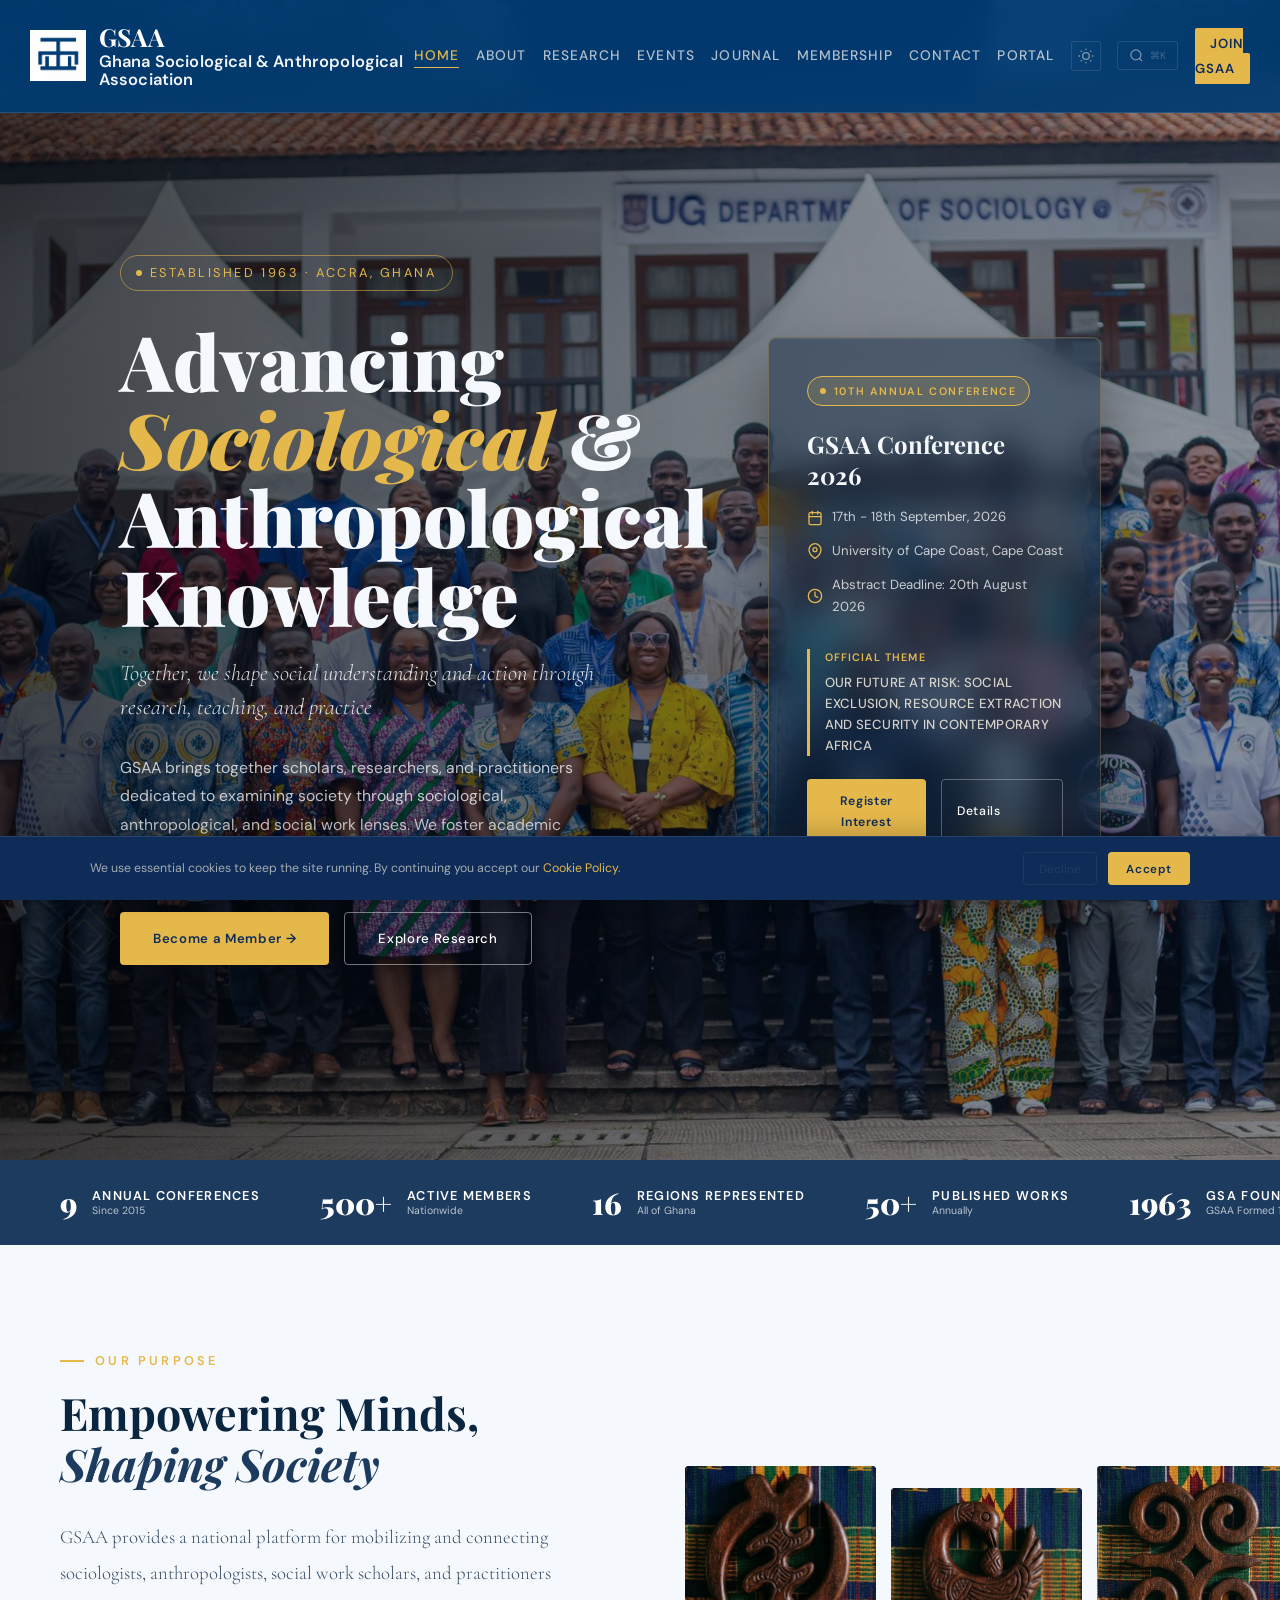
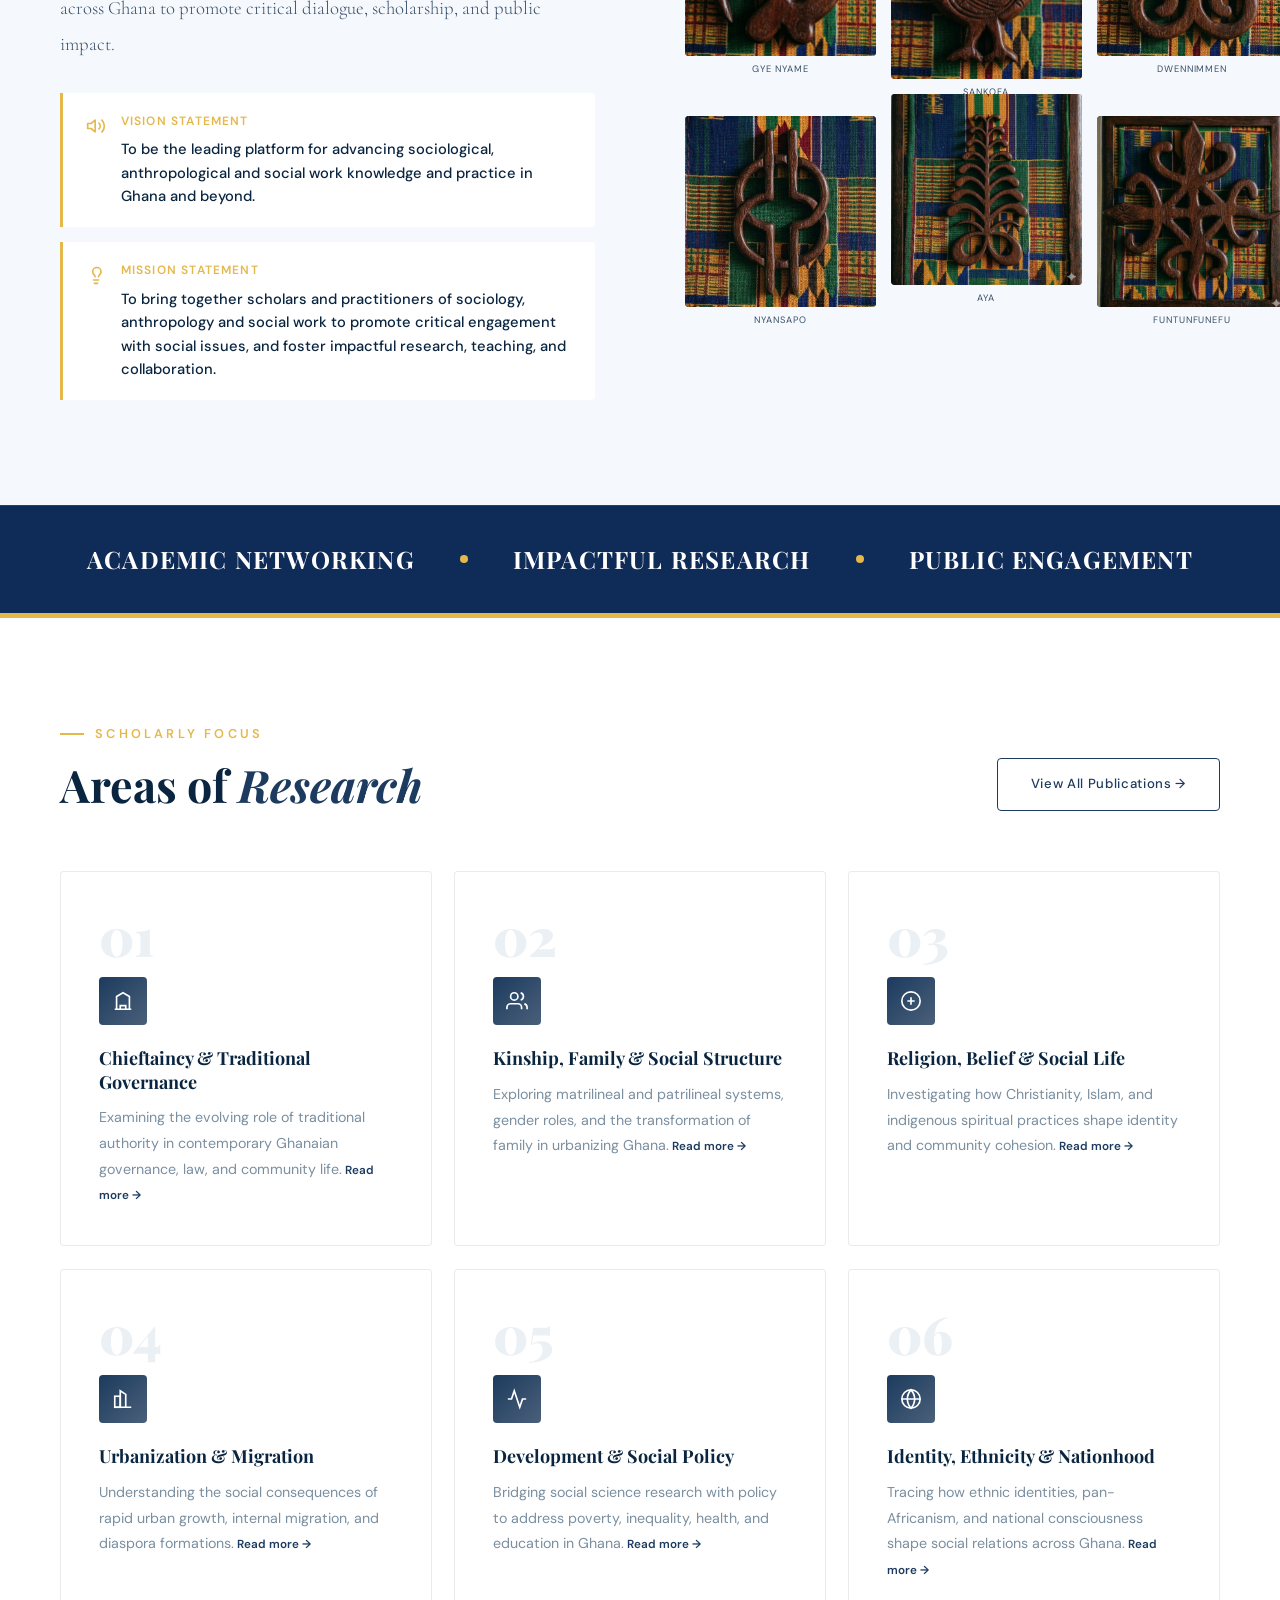
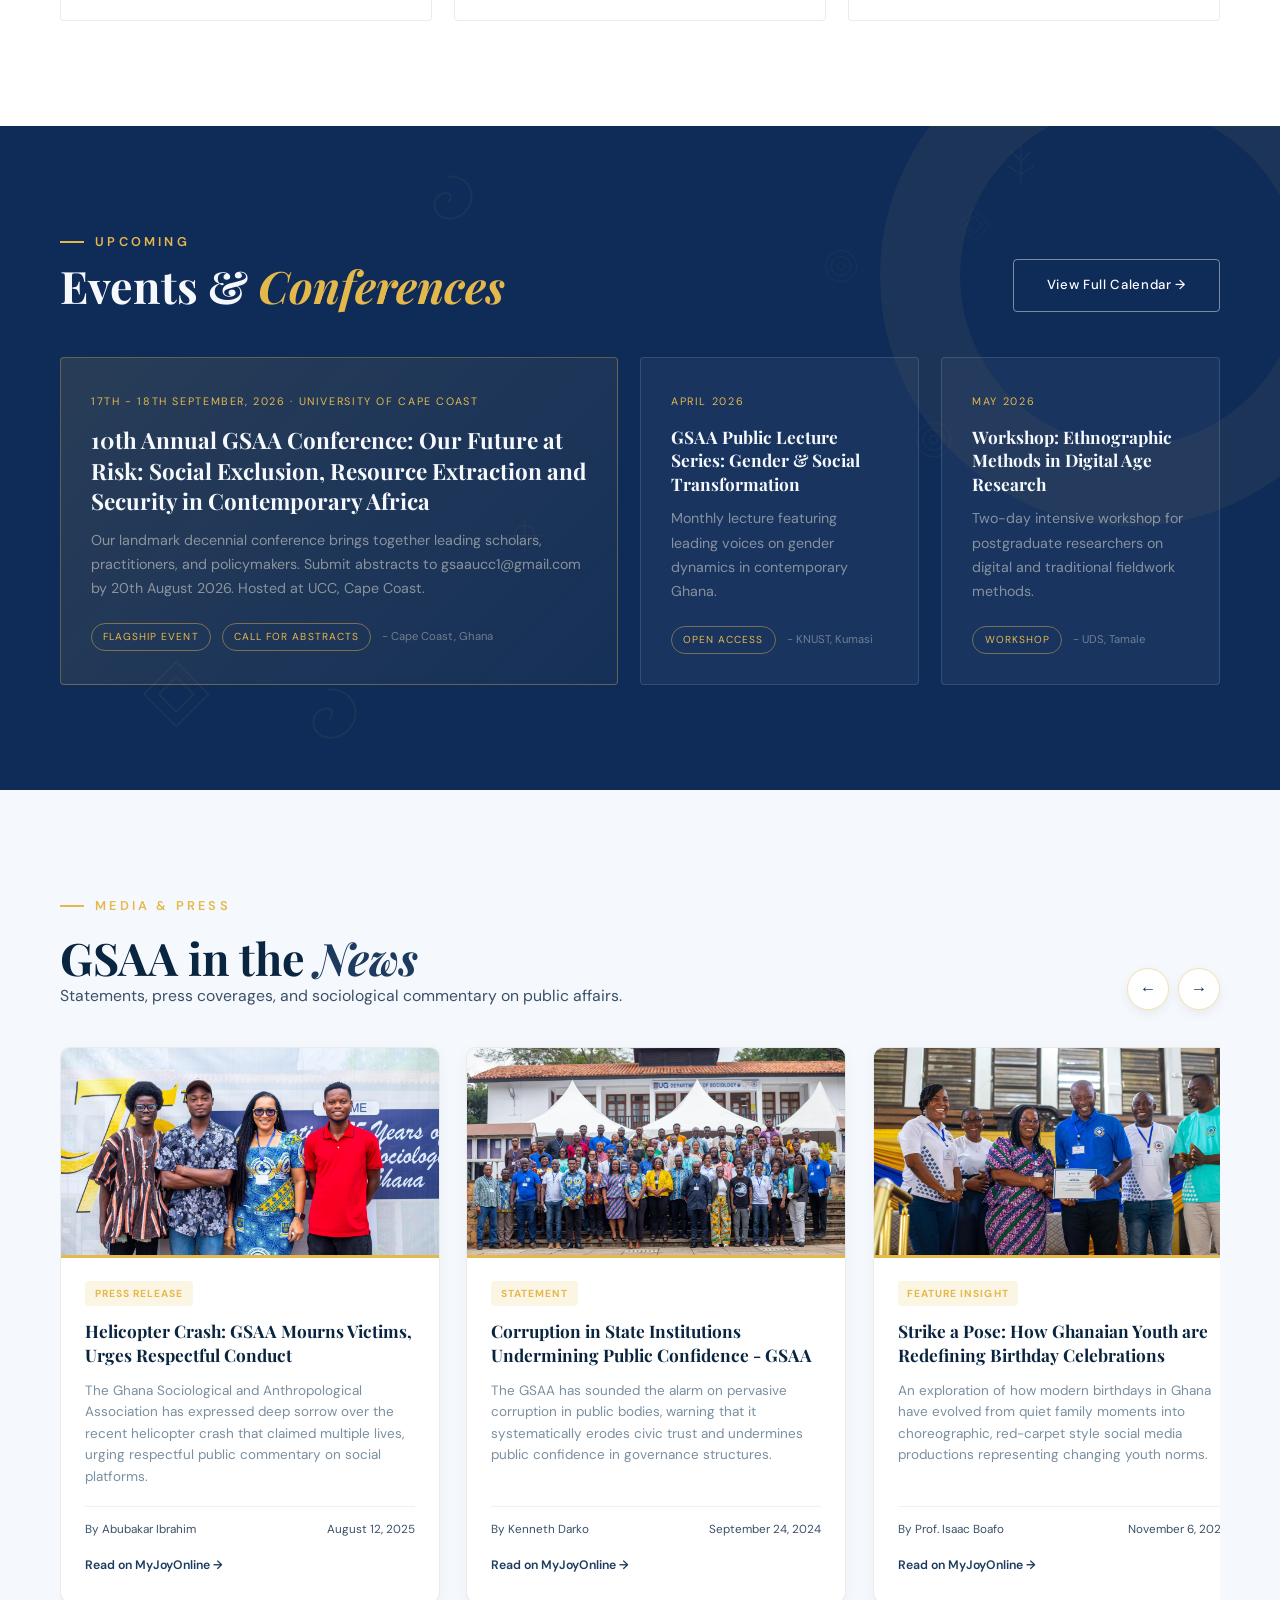
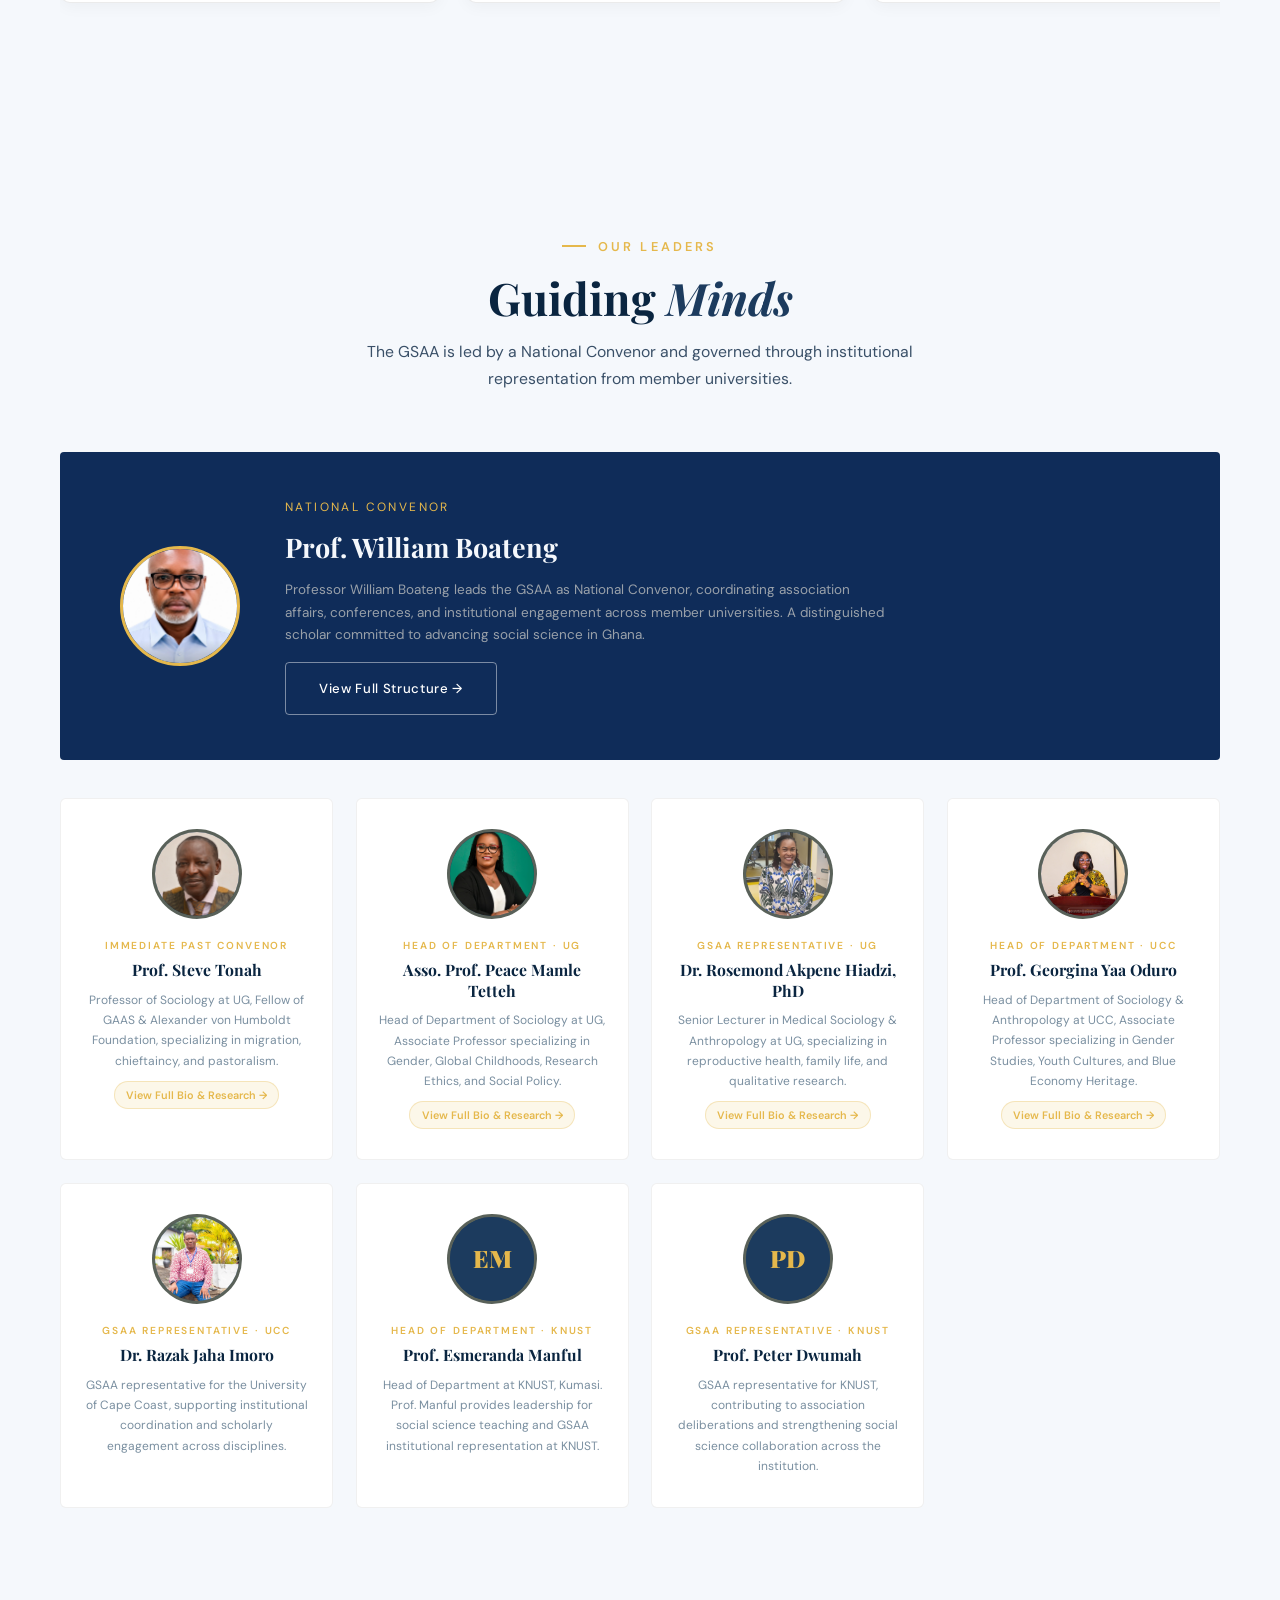
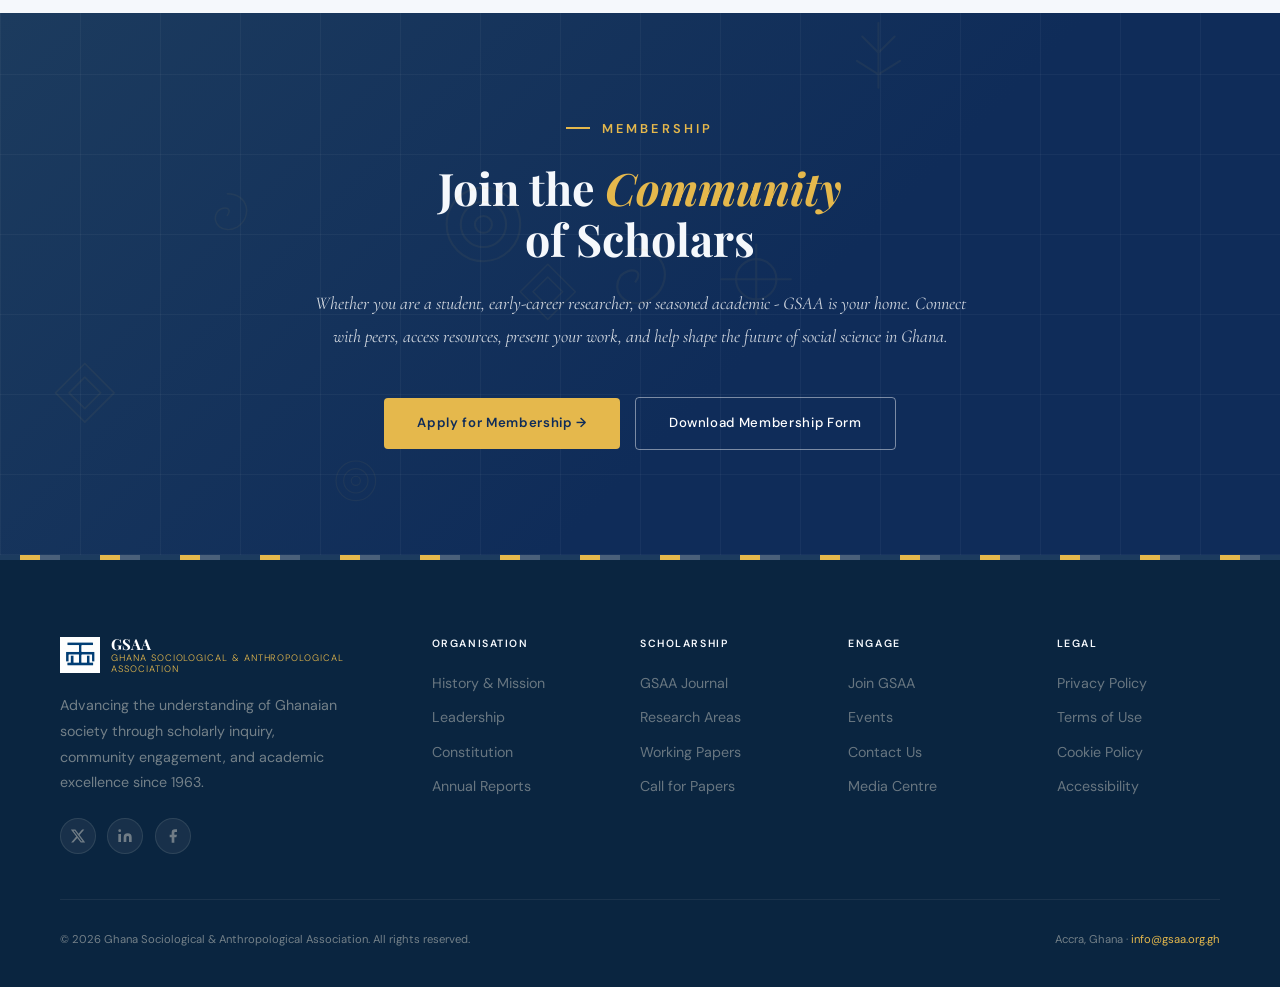
==== commit 807efbee: "Update 10th Annual Conference news banner image to official GSAA conference group photo" ====
--- a/index.html
+++ b/index.html
@@ -416,7 +416,7 @@
     <!-- Card 4 -->
     <div class="media-card reveal reveal-delay-3">
       <div class="media-card-img-wrap">
-        <img src="images/hero_carousel_4.jpg" alt="10th Annual GSAA Conference header image">
+        <img src="images/gsaa-10th-conference.jpg" alt="10th Annual GSAA Conference header image">
       </div>
       <div class="media-card-body">
         <div class="media-badge">Flagship Conference</div>
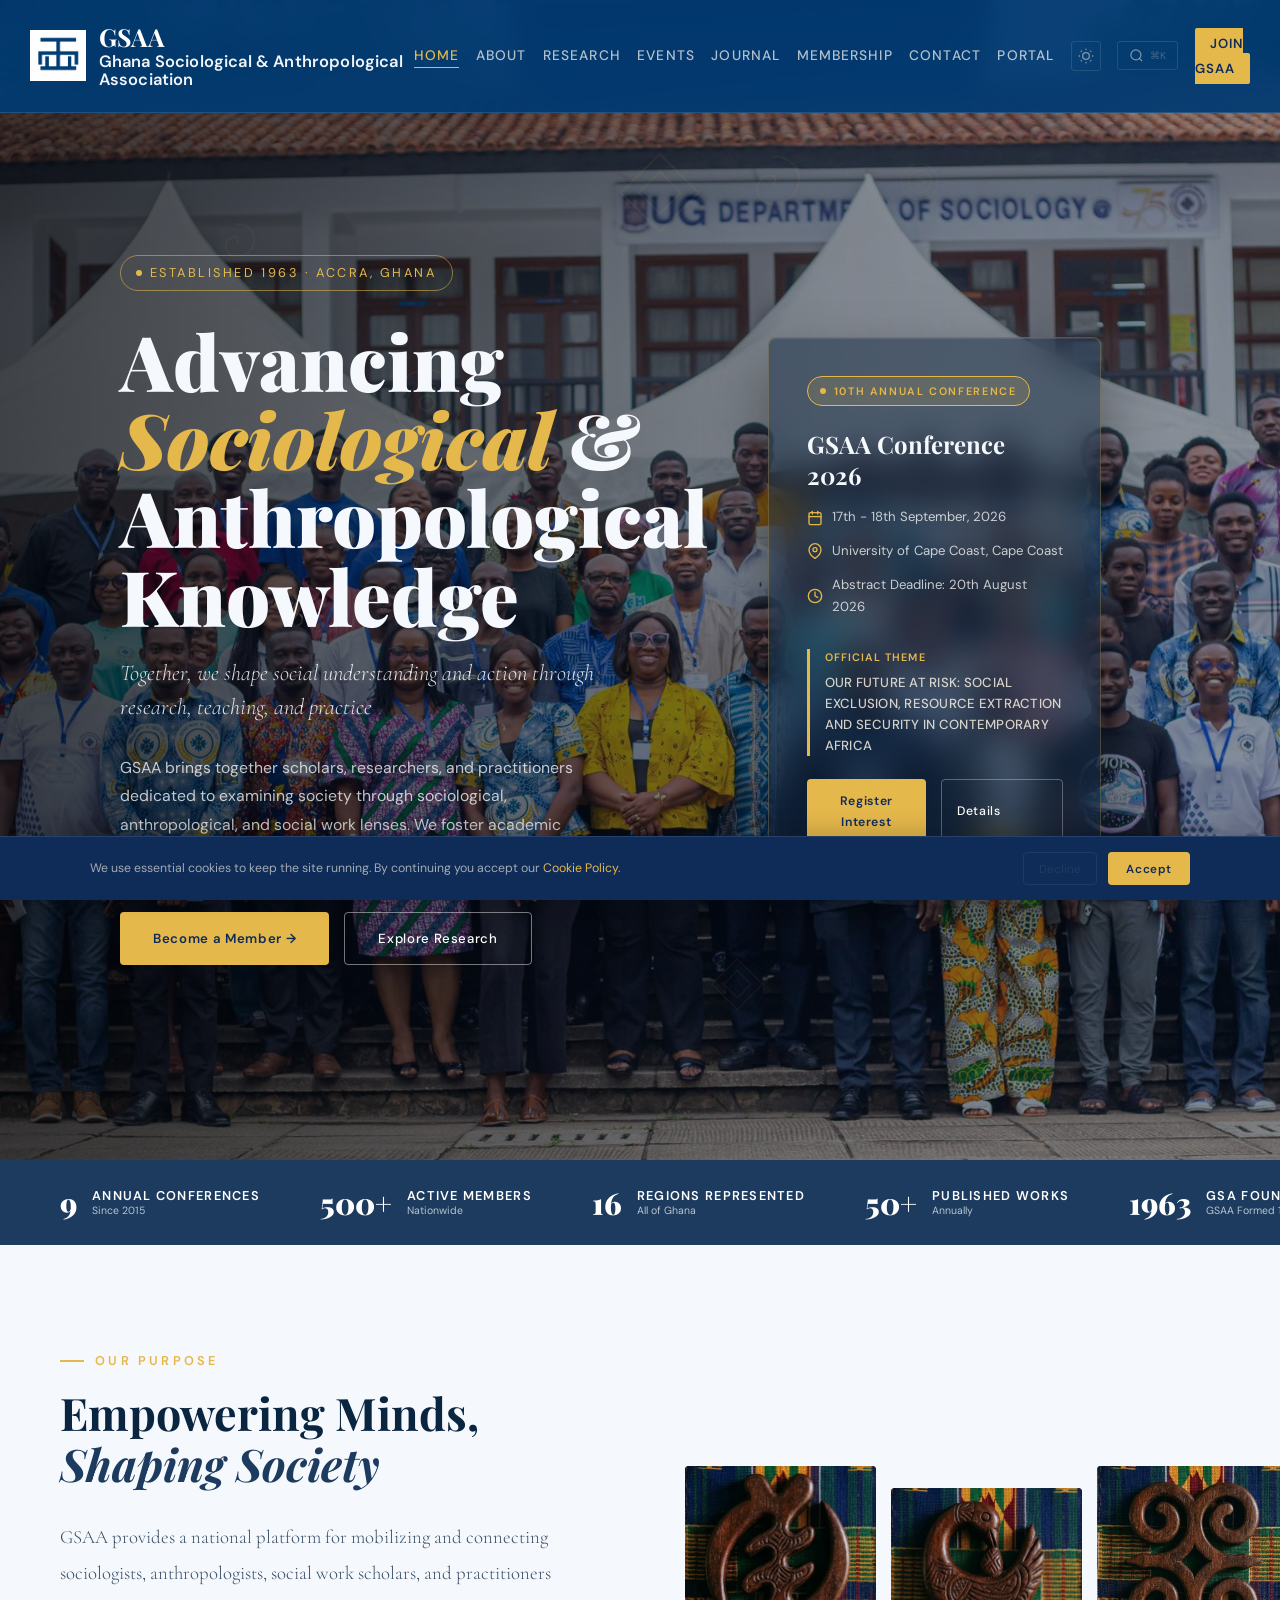
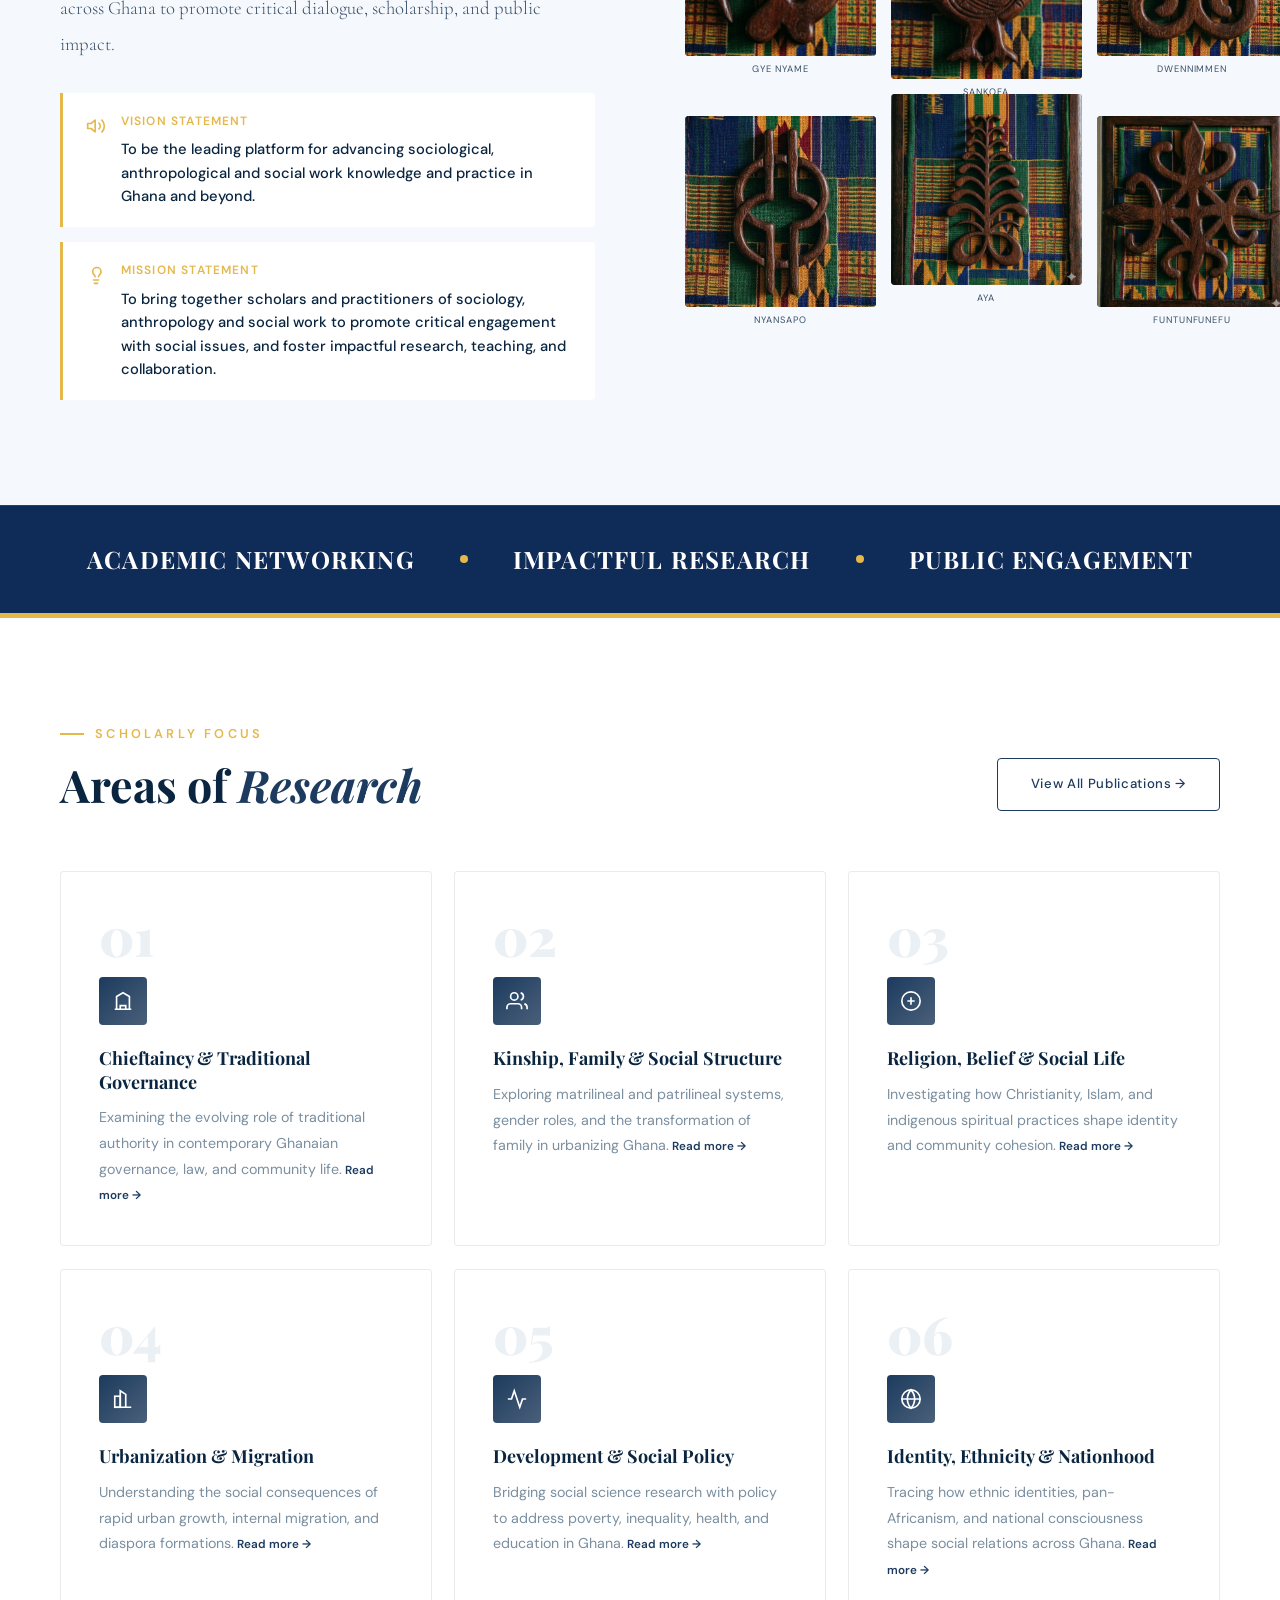
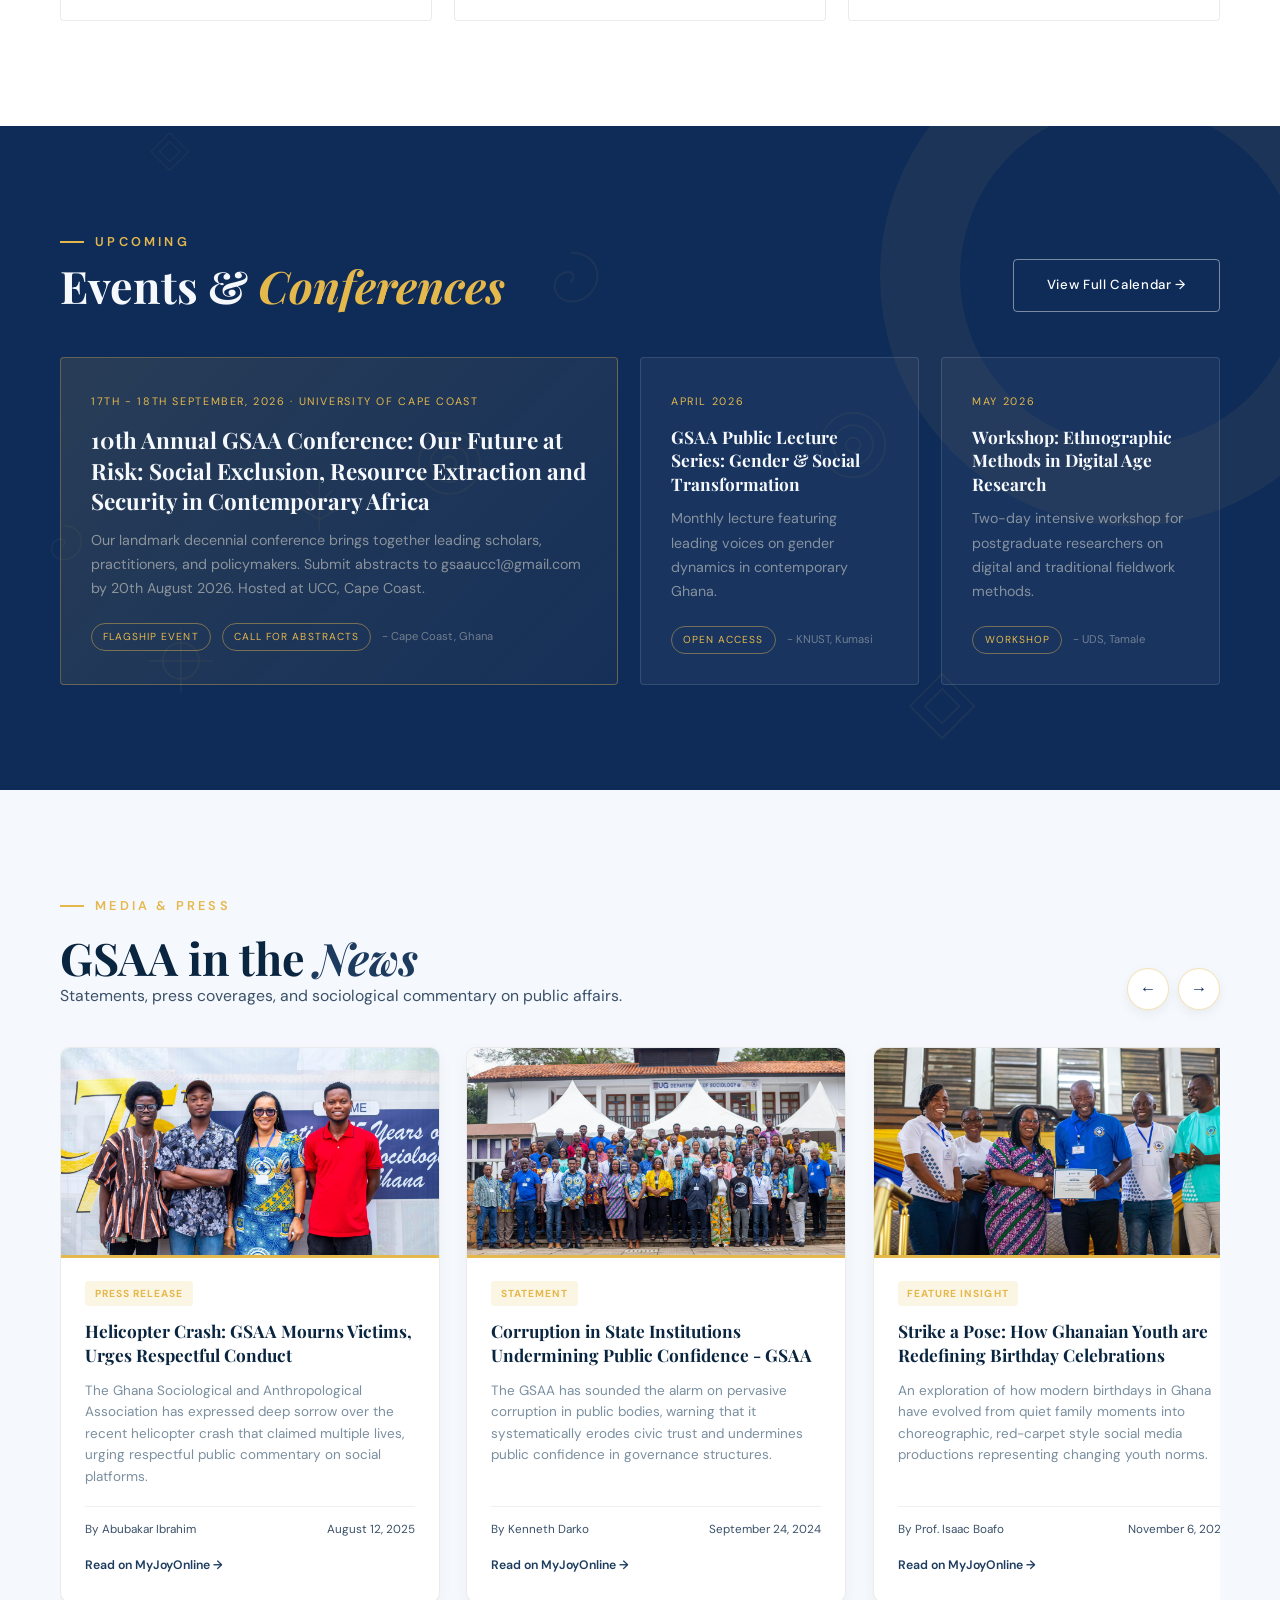
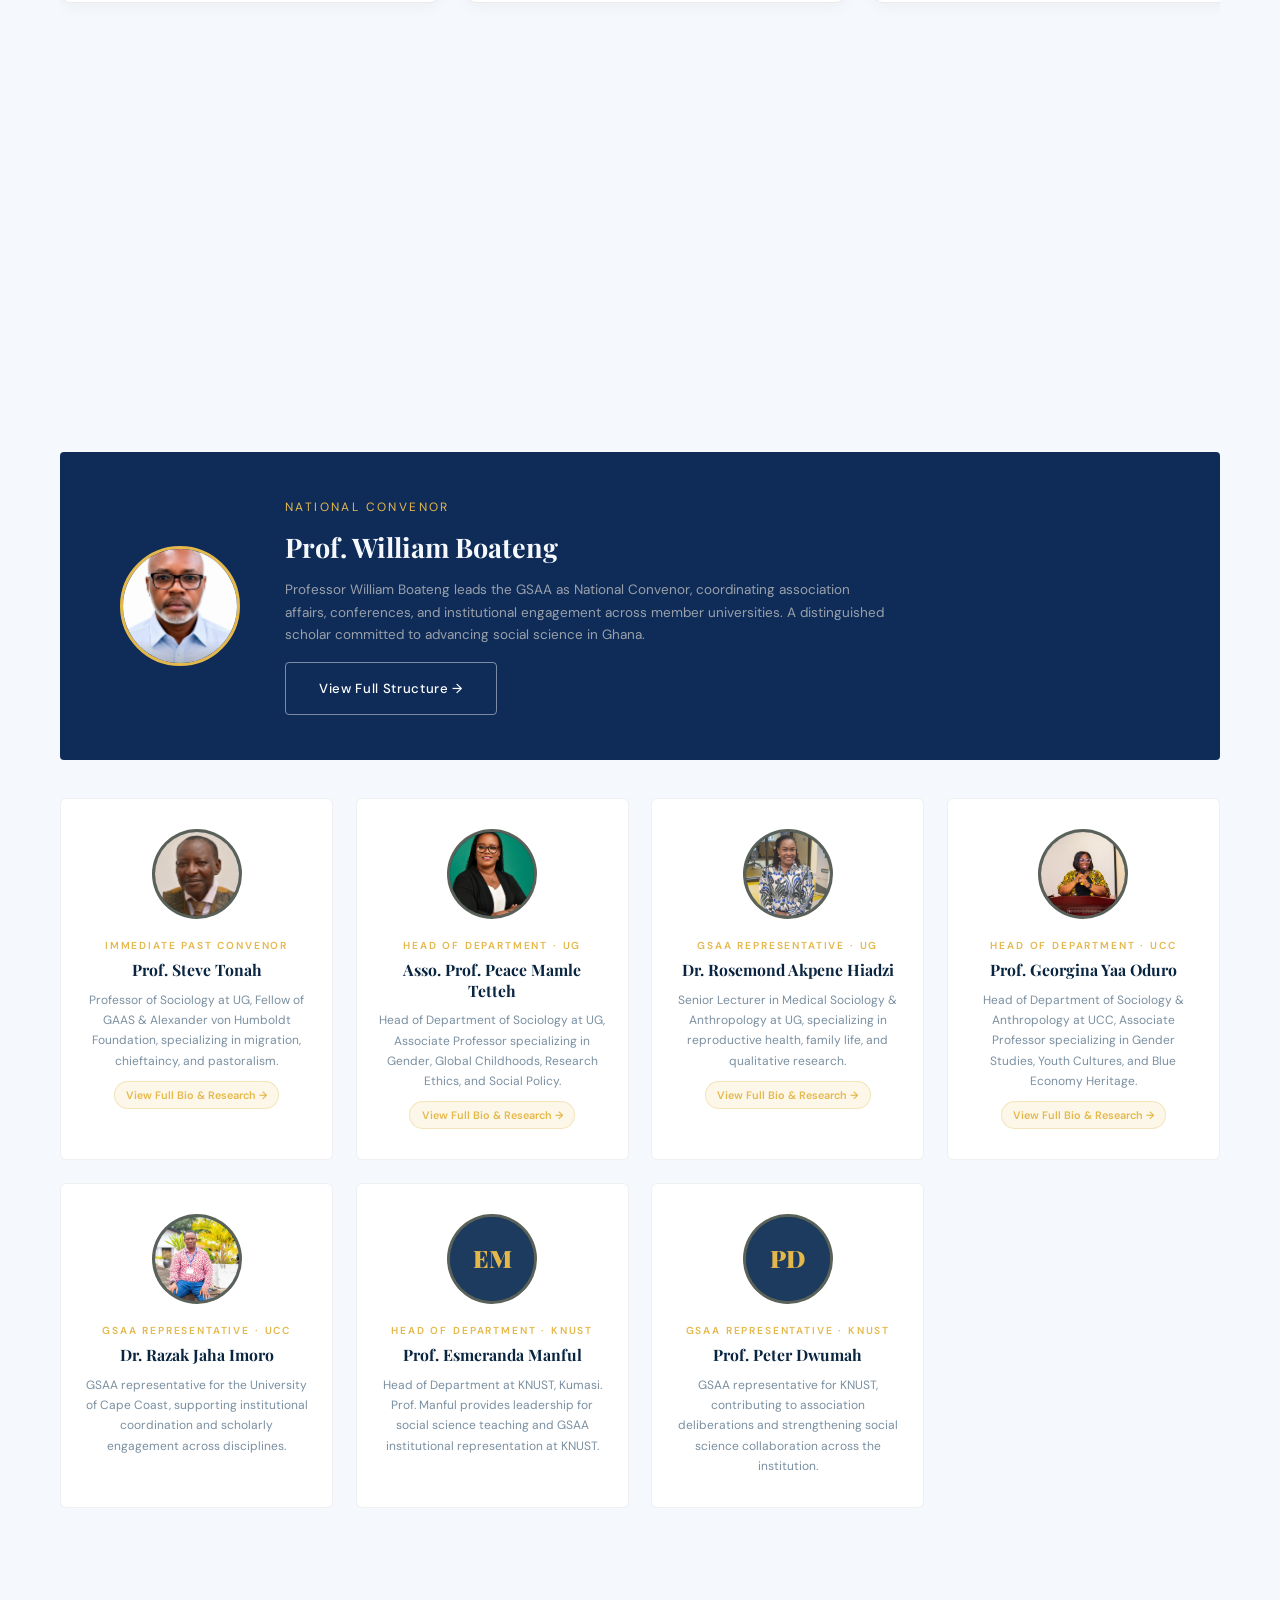
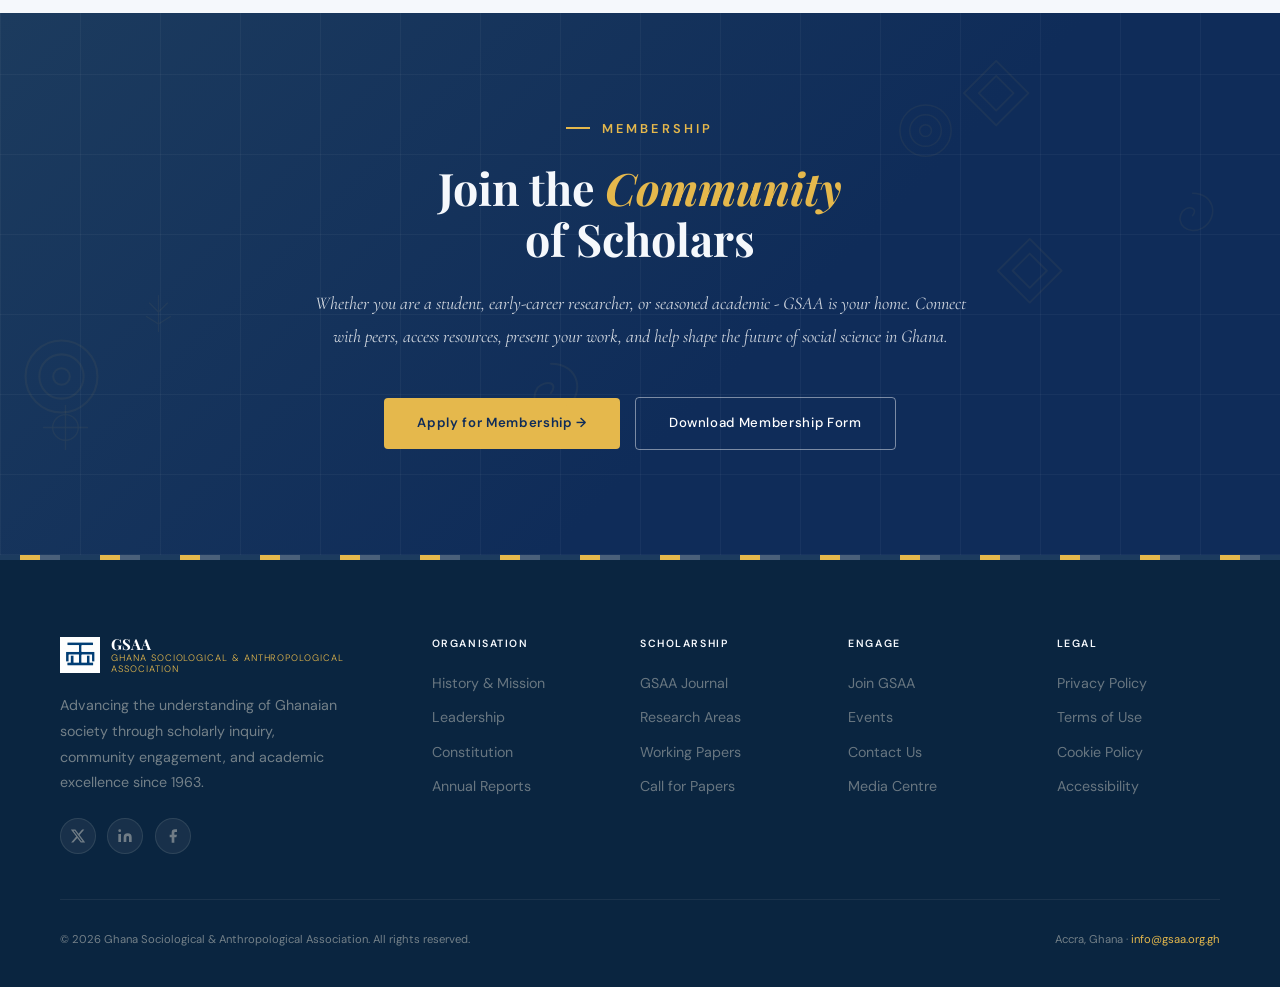
==== commit 93dca1a3: "Remove PhD suffix from Dr. Rosemond Akpene Hiadzi name across profile modal and cards" ====
--- a/index.html
+++ b/index.html
@@ -491,12 +491,12 @@
   <!-- UG — Rep -->
   <div class="profile-card reveal reveal-delay-2 interactive" data-profile="rosemond-hiadzi" tabindex="0" role="button" aria-label="View Dr. Rosemond Akpene Hiadzi's profile">
   <div class="profile-photo-wrap">
-   <img src="images/leaders/rosemond-hiadzi.jpg" alt="Dr. Rosemond Akpene Hiadzi, PhD" onerror="this.style.display='none'; this.nextElementSibling.style.display='flex';">
+   <img src="images/leaders/rosemond-hiadzi.jpg" alt="Dr. Rosemond Akpene Hiadzi" onerror="this.style.display='none'; this.nextElementSibling.style.display='flex';">
    <div class="profile-photo-fallback">RH</div>
   </div>
   <div class="profile-info">
    <div class="profile-role">GSAA Representative · UG</div>
-   <div class="profile-name">Dr. Rosemond Akpene Hiadzi, PhD</div>
+   <div class="profile-name">Dr. Rosemond Akpene Hiadzi</div>
    <p class="profile-bio">Senior Lecturer in Medical Sociology &amp; Anthropology at UG, specializing in reproductive health, family life, and qualitative research.</p>
    <span class="profile-card-badge-trigger">View Full Bio &amp; Research &rarr;</span>
   </div>
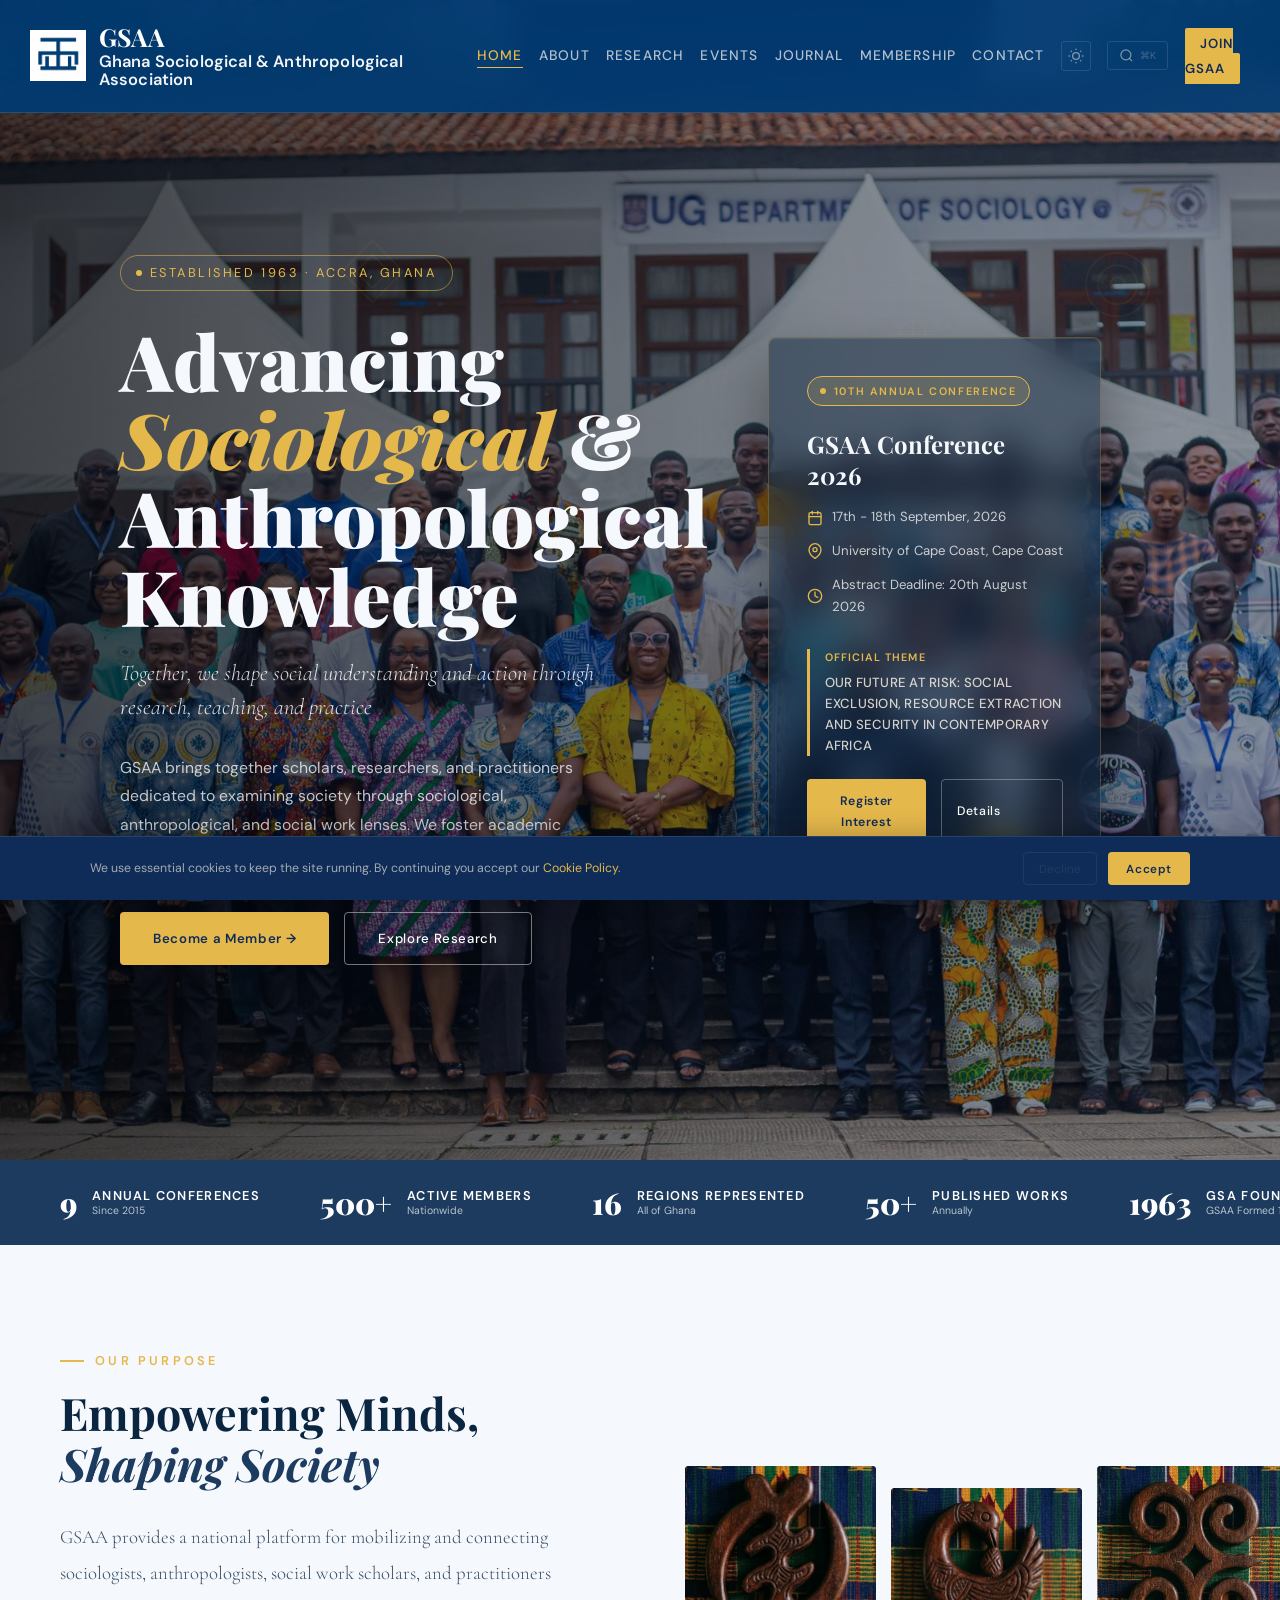
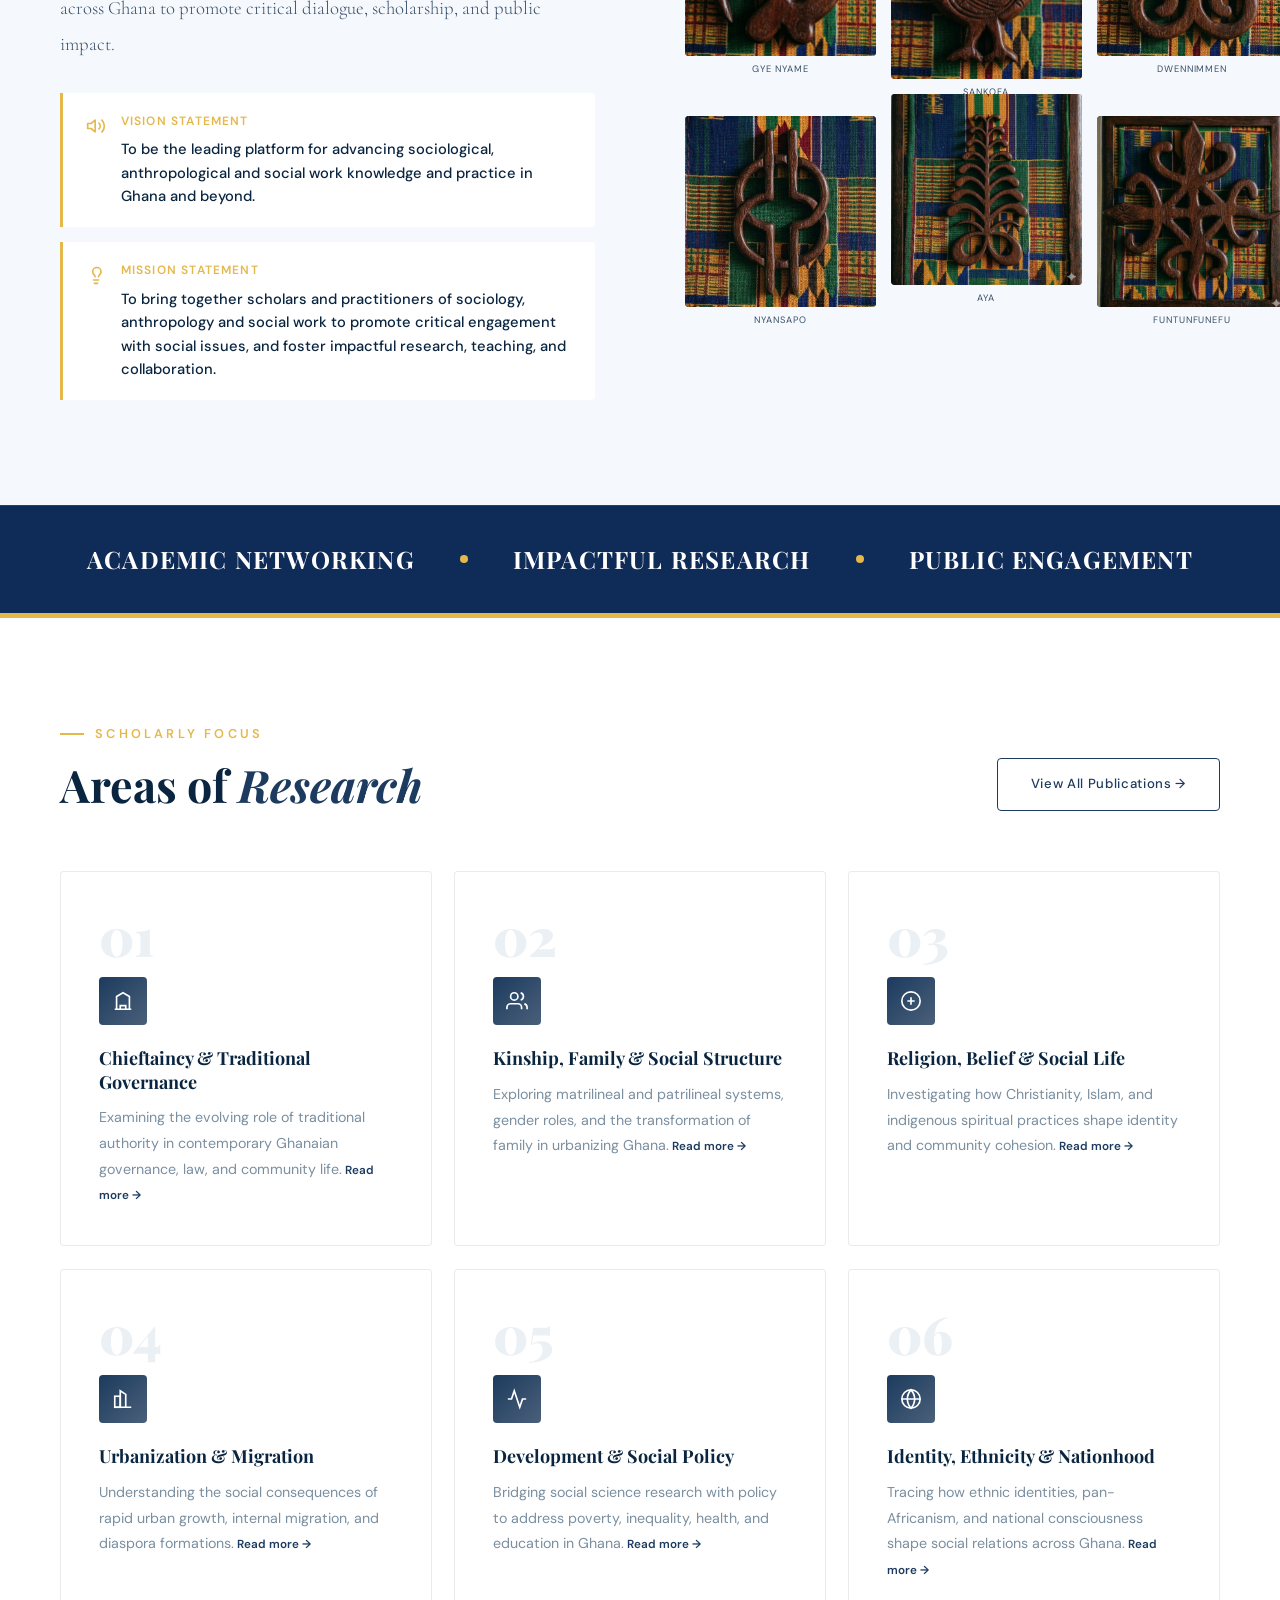
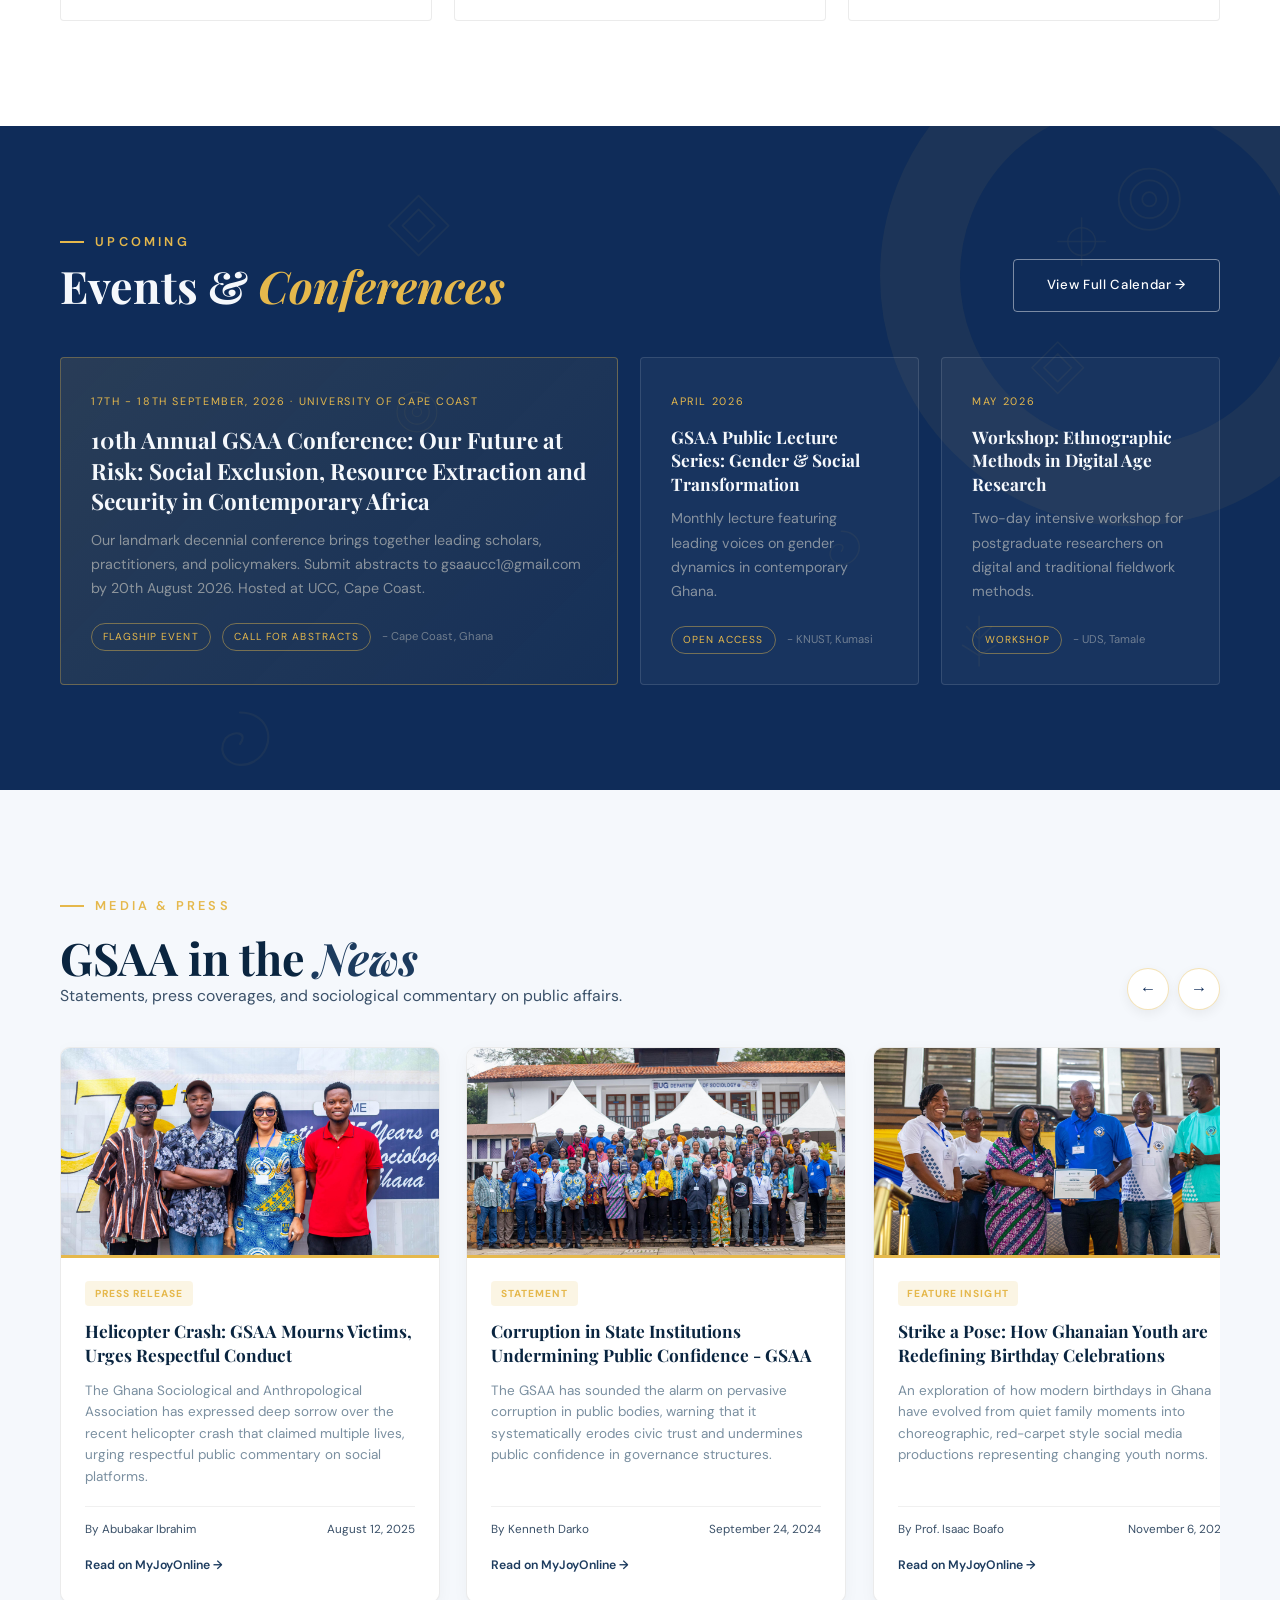
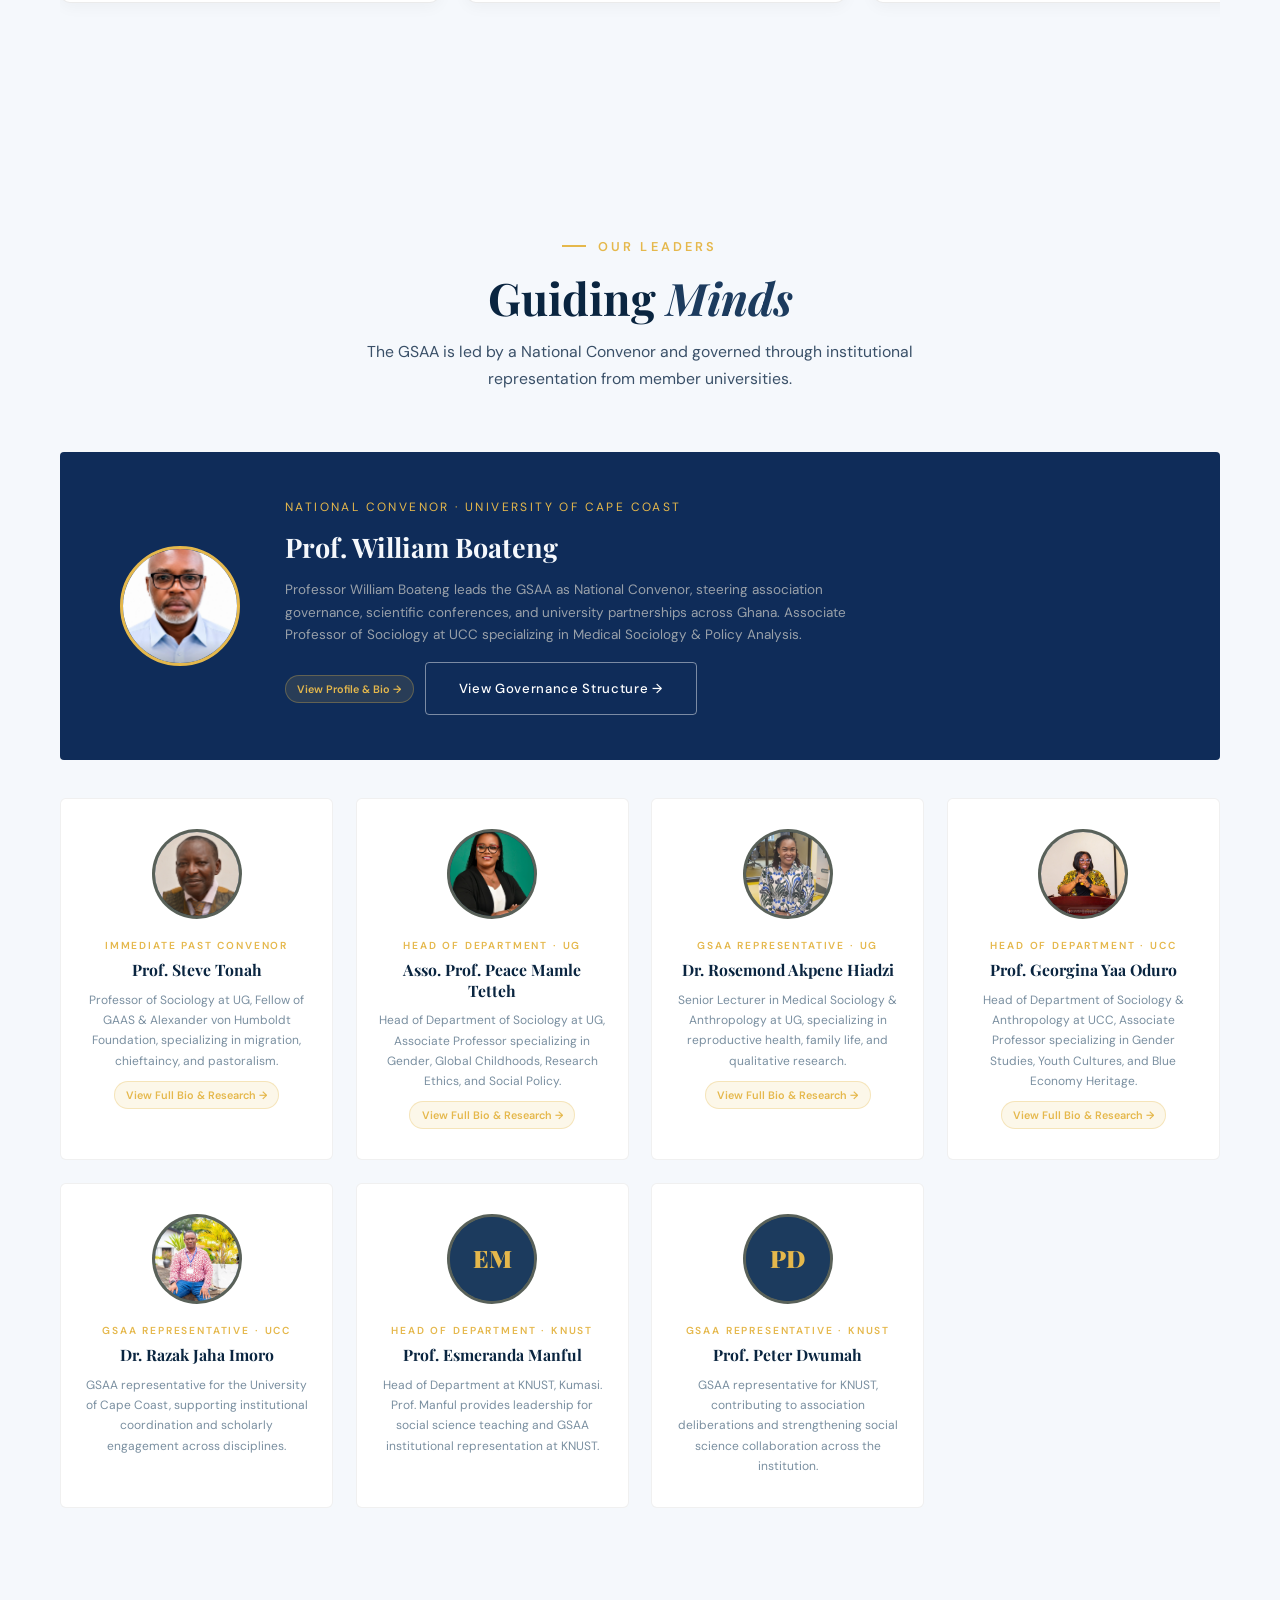
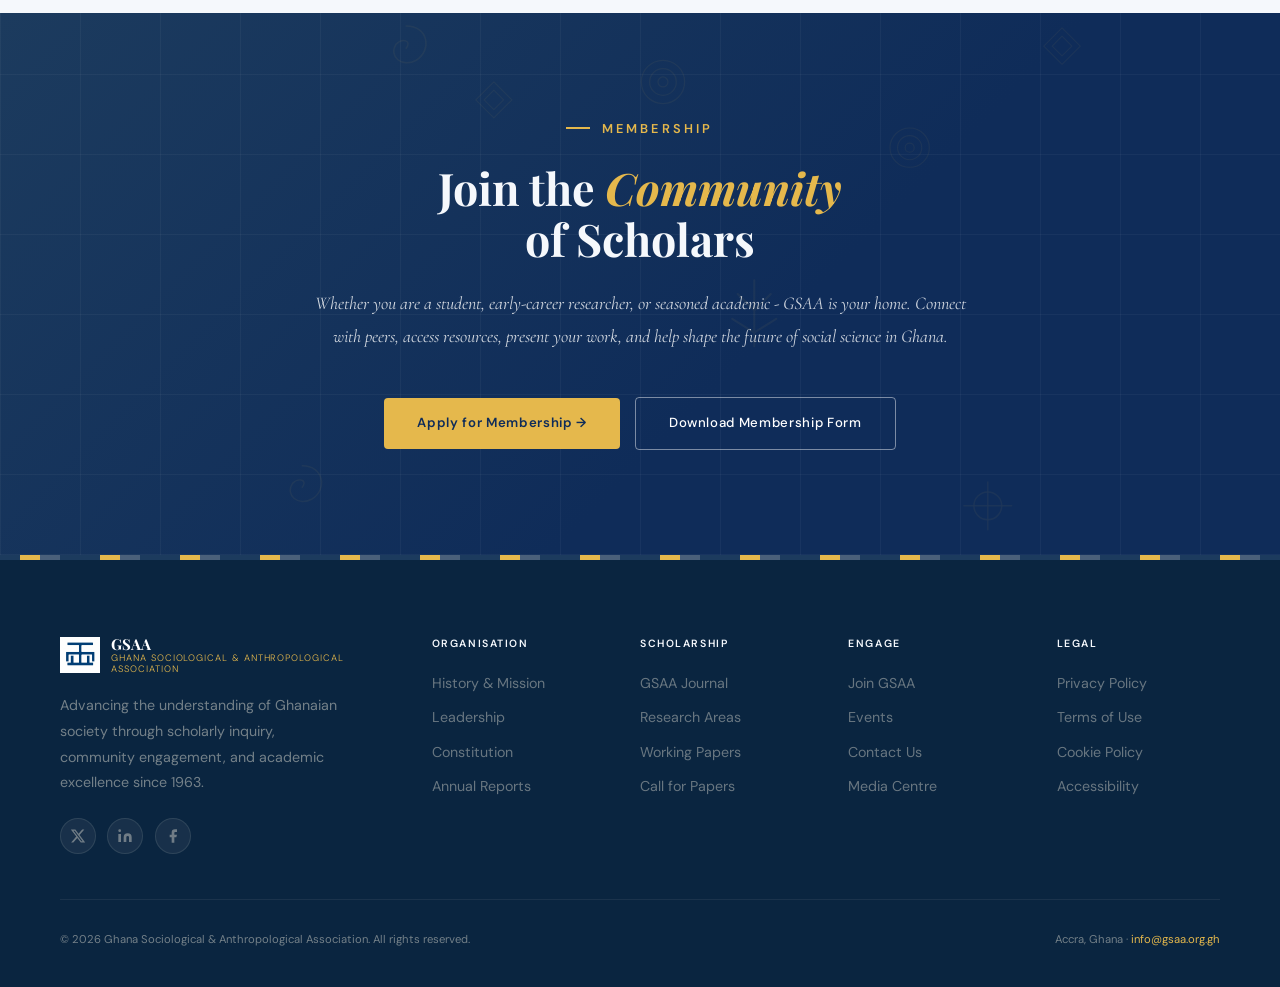
==== commit 481a4ba6: "feat: add siphoned bio and rich profile modal for Prof. William Boateng" ====
--- a/index.html
+++ b/index.html
@@ -442,20 +442,23 @@
 
  <!-- National Convenor — featured card -->
  <div class="leaders-grid">
- <div class="leader-card president reveal">
- <div class="leader-photo-wrap president-photo">
-  <img src="images/leaders/william-boateng.jpg" alt="Prof. William Boateng" onerror="this.style.display='none'; this.nextElementSibling.style.display='flex';">
-  <div class="leader-photo-fallback">WB</div>
- </div>
- <div class="president-info">
-  <div class="leader-role">National Convenor</div>
-  <div class="leader-name">Prof. William Boateng</div>
-  <p class="leader-bio">Professor William Boateng leads the GSAA as National Convenor, coordinating association affairs, conferences, and institutional engagement across member universities. A distinguished scholar committed to advancing social science in Ghana.</p>
-  <a href="about.html#leadership" class="btn-outline pres-email-btn" style="margin-top: 1rem;">
-  View Full Structure →
-  </a>
- </div>
- </div>
+	<div class="leader-card president reveal interactive" data-profile="william-boateng" tabindex="0" role="button" aria-label="View Prof. William Boateng's profile">
+	<div class="leader-photo-wrap president-photo">
+		<img src="images/leaders/william-boateng.jpg" alt="Prof. William Boateng" onerror="this.style.display='none'; this.nextElementSibling.style.display='flex';">
+		<div class="leader-photo-fallback">WB</div>
+	</div>
+	<div class="president-info">
+		<div class="leader-role">National Convenor · University of Cape Coast</div>
+		<div class="leader-name">Prof. William Boateng</div>
+		<p class="leader-bio">Professor William Boateng leads the GSAA as National Convenor, steering association governance, scientific conferences, and university partnerships across Ghana. Associate Professor of Sociology at UCC specializing in Medical Sociology &amp; Policy Analysis.</p>
+		<div style="display: flex; gap: 0.75rem; flex-wrap: wrap; margin-top: 1rem; align-items: center;">
+			<span class="profile-card-badge-trigger" style="margin-top: 0;">View Profile &amp; Bio &rarr;</span>
+			<a href="about.html#leadership" class="btn-outline pres-email-btn" style="margin-top: 0;" onclick="event.stopPropagation();">
+				View Governance Structure &rarr;
+			</a>
+		</div>
+	</div>
+	</div>
  </div>
 
  <!-- Other Leaders -->
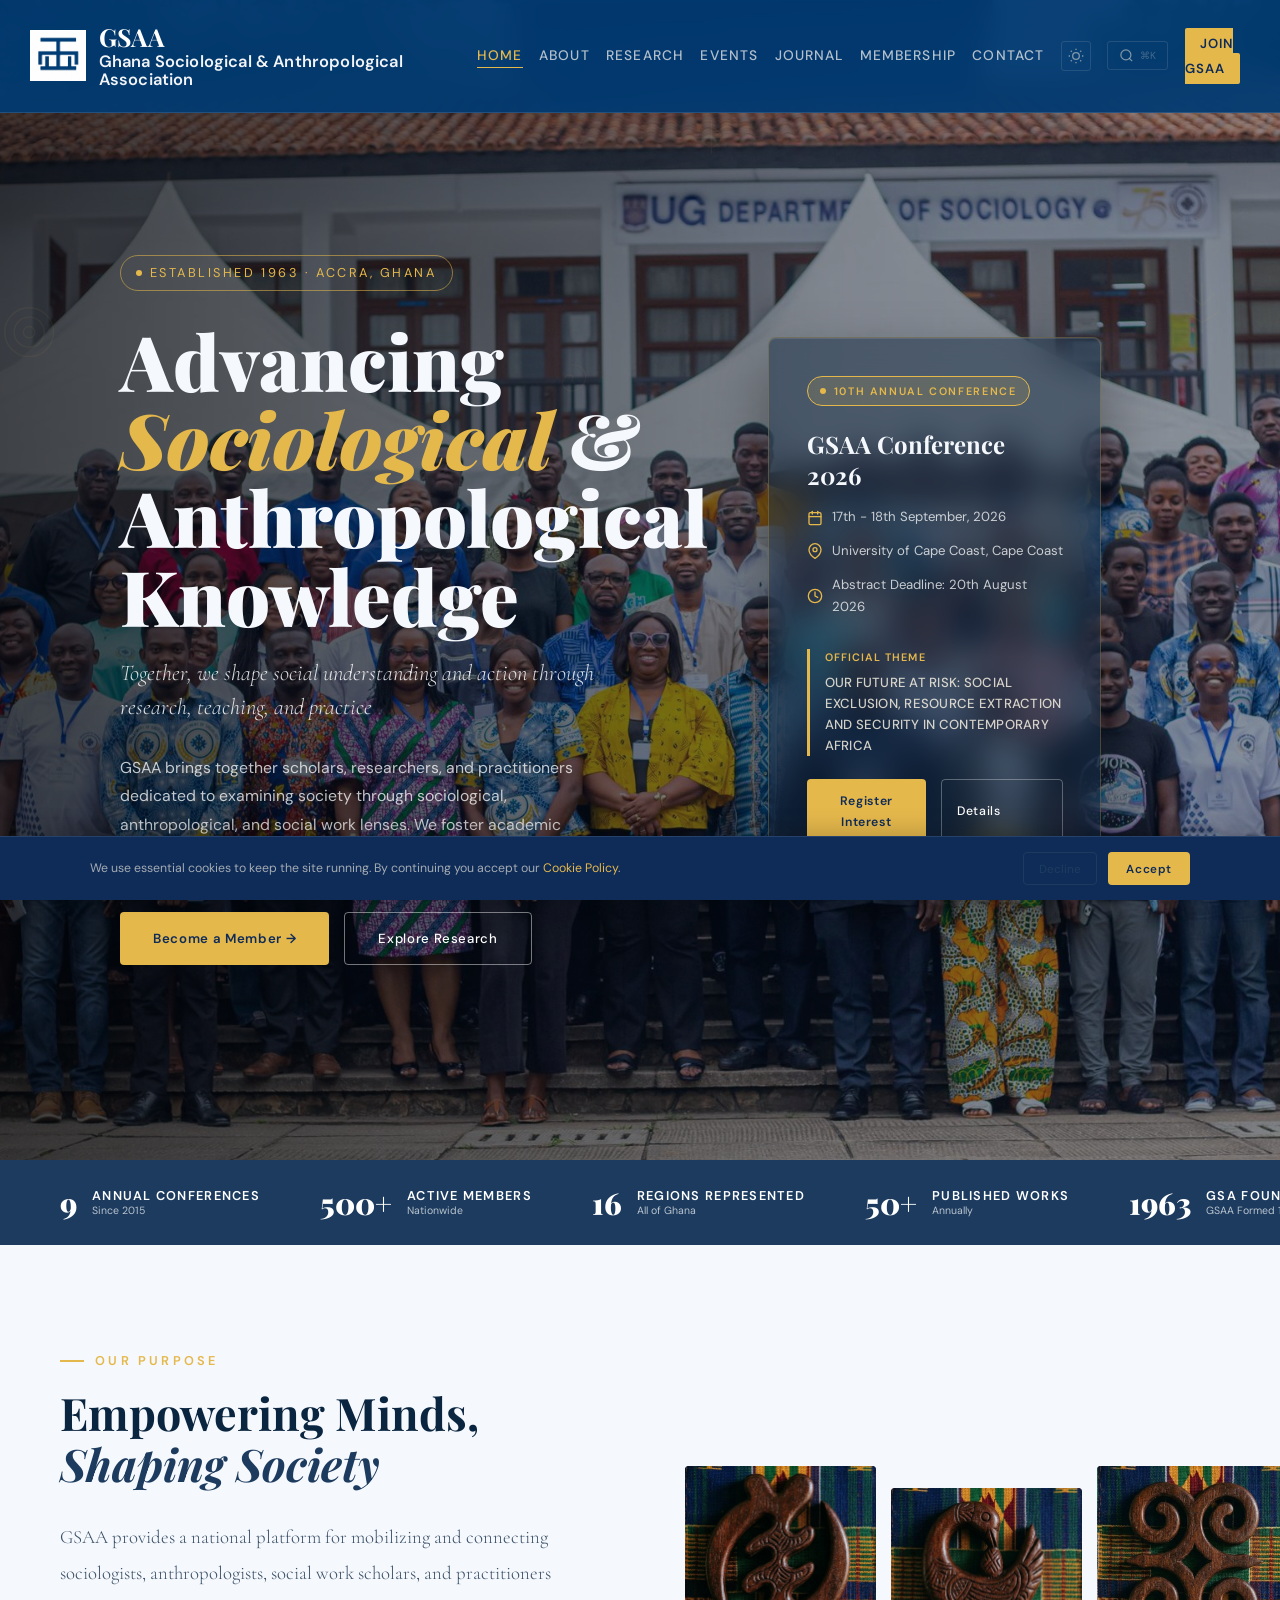
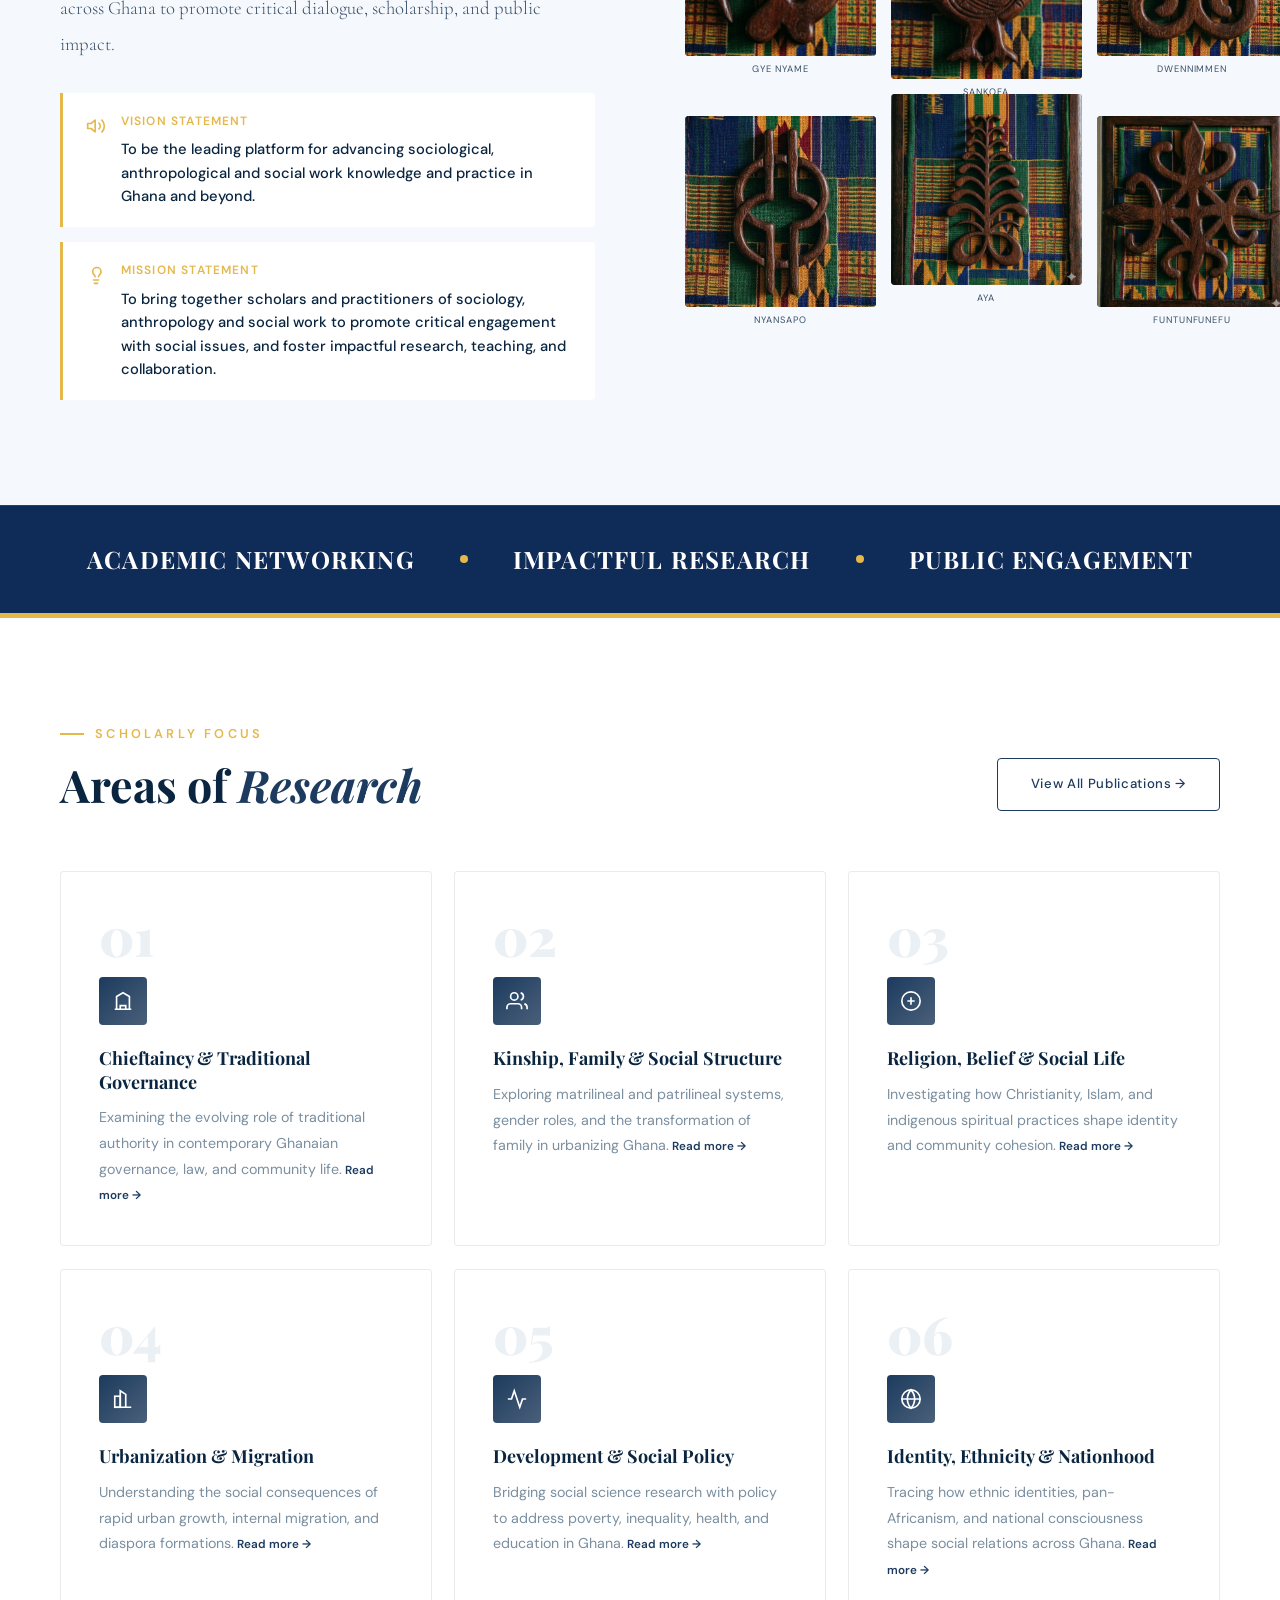
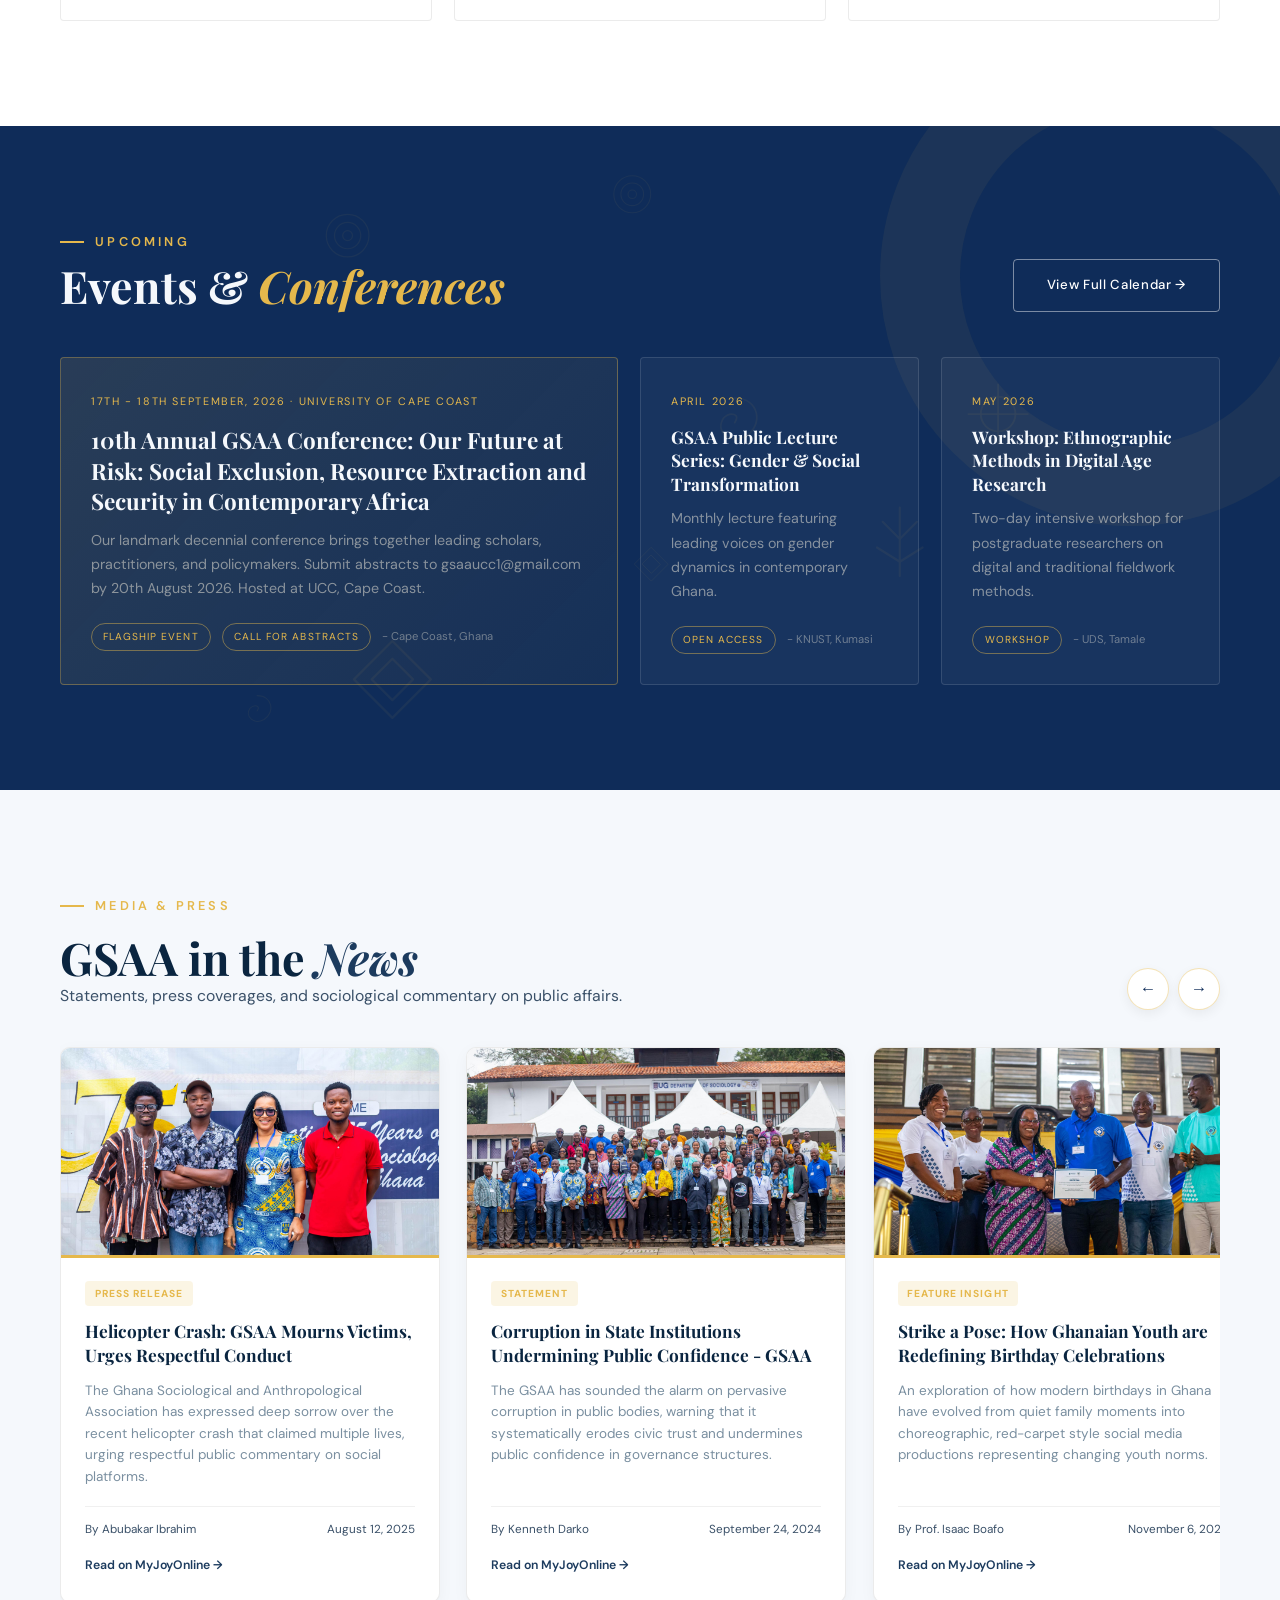
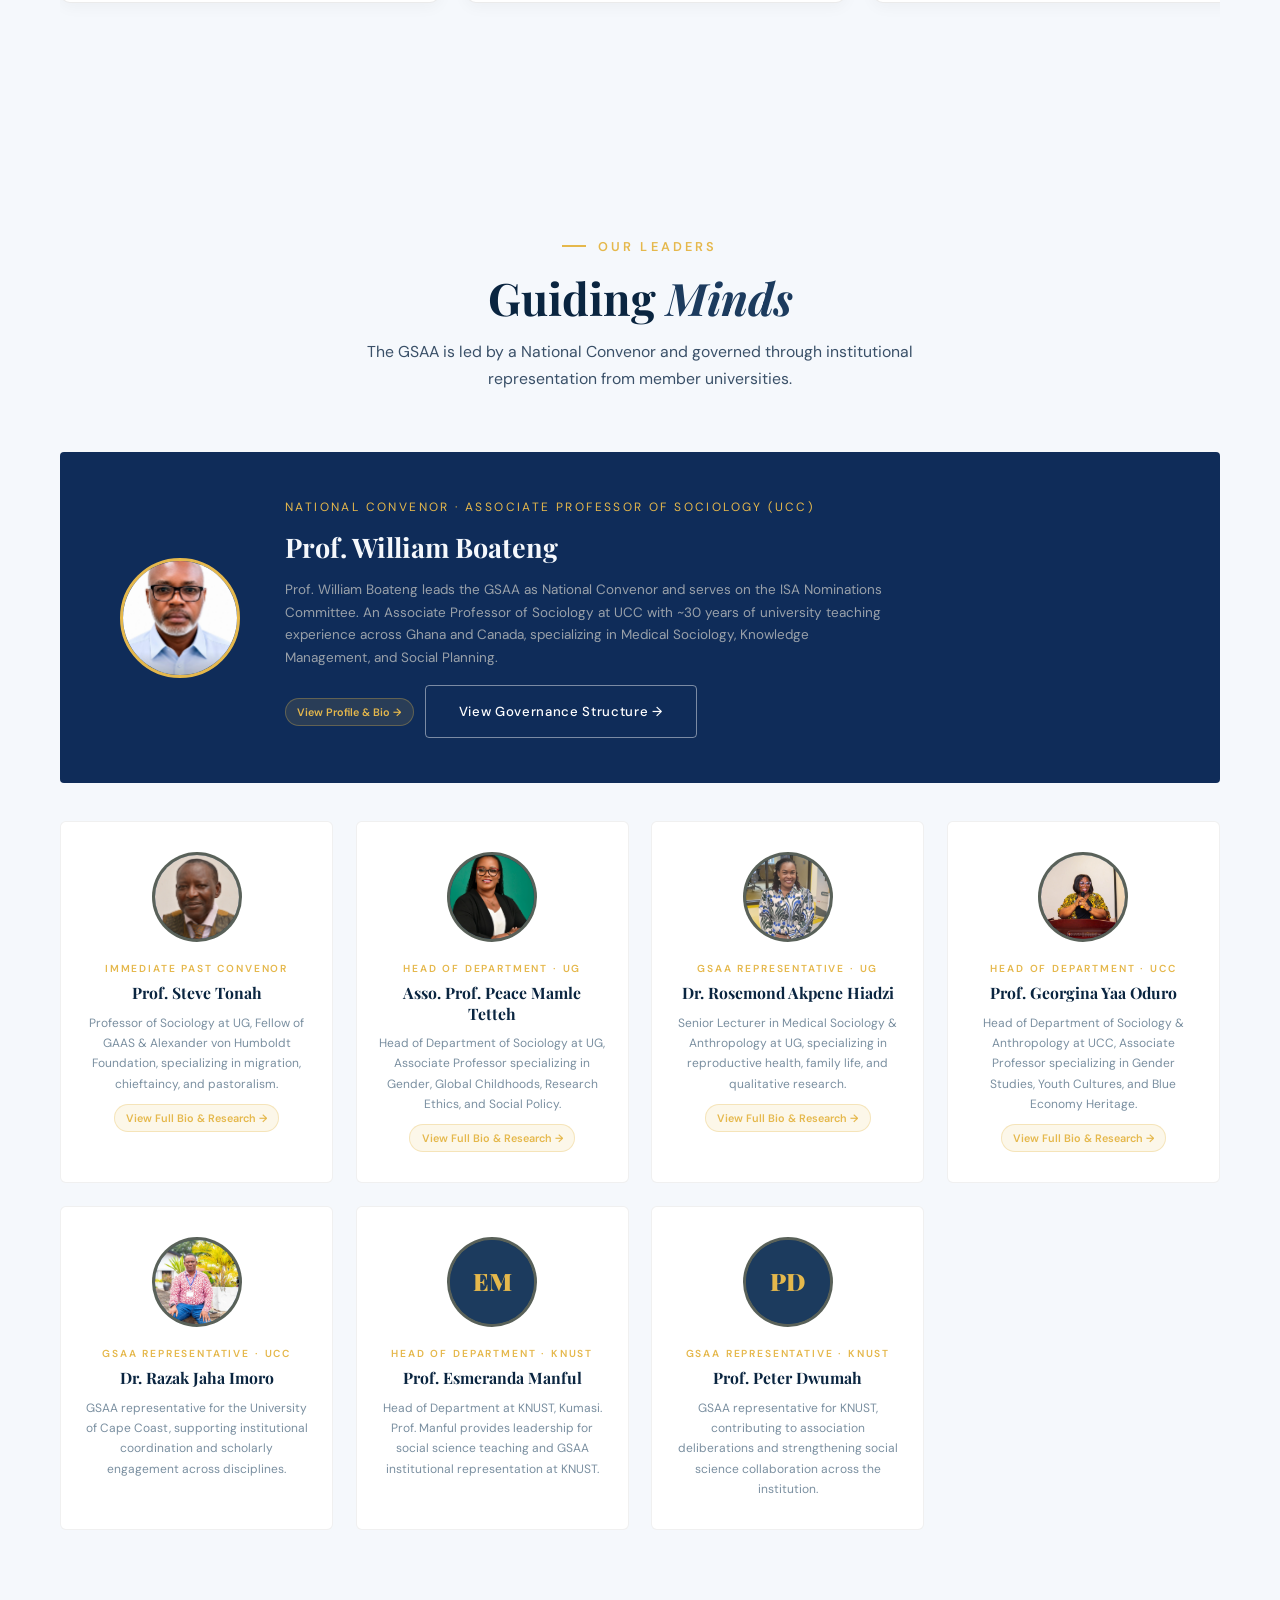
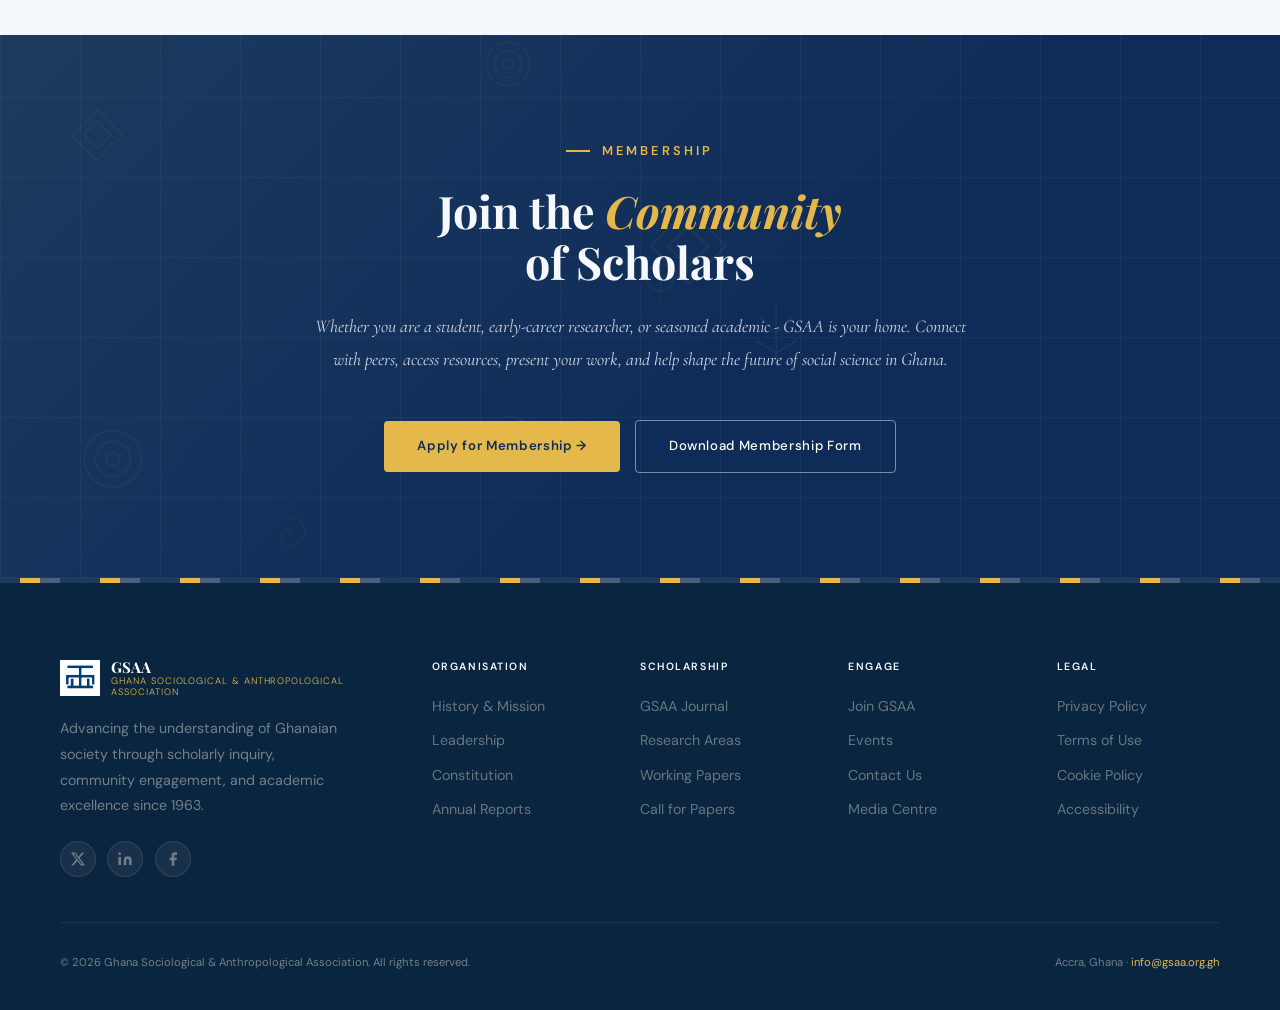
==== commit d502d40e: "Update Prof. William Boateng profile and expand GSAA History into full detailed article" ====
--- a/index.html
+++ b/index.html
@@ -448,9 +448,9 @@
 		<div class="leader-photo-fallback">WB</div>
 	</div>
 	<div class="president-info">
-		<div class="leader-role">National Convenor · University of Cape Coast</div>
+		<div class="leader-role">National Convenor · Associate Professor of Sociology (UCC)</div>
 		<div class="leader-name">Prof. William Boateng</div>
-		<p class="leader-bio">Professor William Boateng leads the GSAA as National Convenor, steering association governance, scientific conferences, and university partnerships across Ghana. Associate Professor of Sociology at UCC specializing in Medical Sociology &amp; Policy Analysis.</p>
+		<p class="leader-bio">Prof. William Boateng leads the GSAA as National Convenor and serves on the ISA Nominations Committee. An Associate Professor of Sociology at UCC with ~30 years of university teaching experience across Ghana and Canada, specializing in Medical Sociology, Knowledge Management, and Social Planning.</p>
 		<div style="display: flex; gap: 0.75rem; flex-wrap: wrap; margin-top: 1rem; align-items: center;">
 			<span class="profile-card-badge-trigger" style="margin-top: 0;">View Profile &amp; Bio &rarr;</span>
 			<a href="about.html#leadership" class="btn-outline pres-email-btn" style="margin-top: 0;" onclick="event.stopPropagation();">
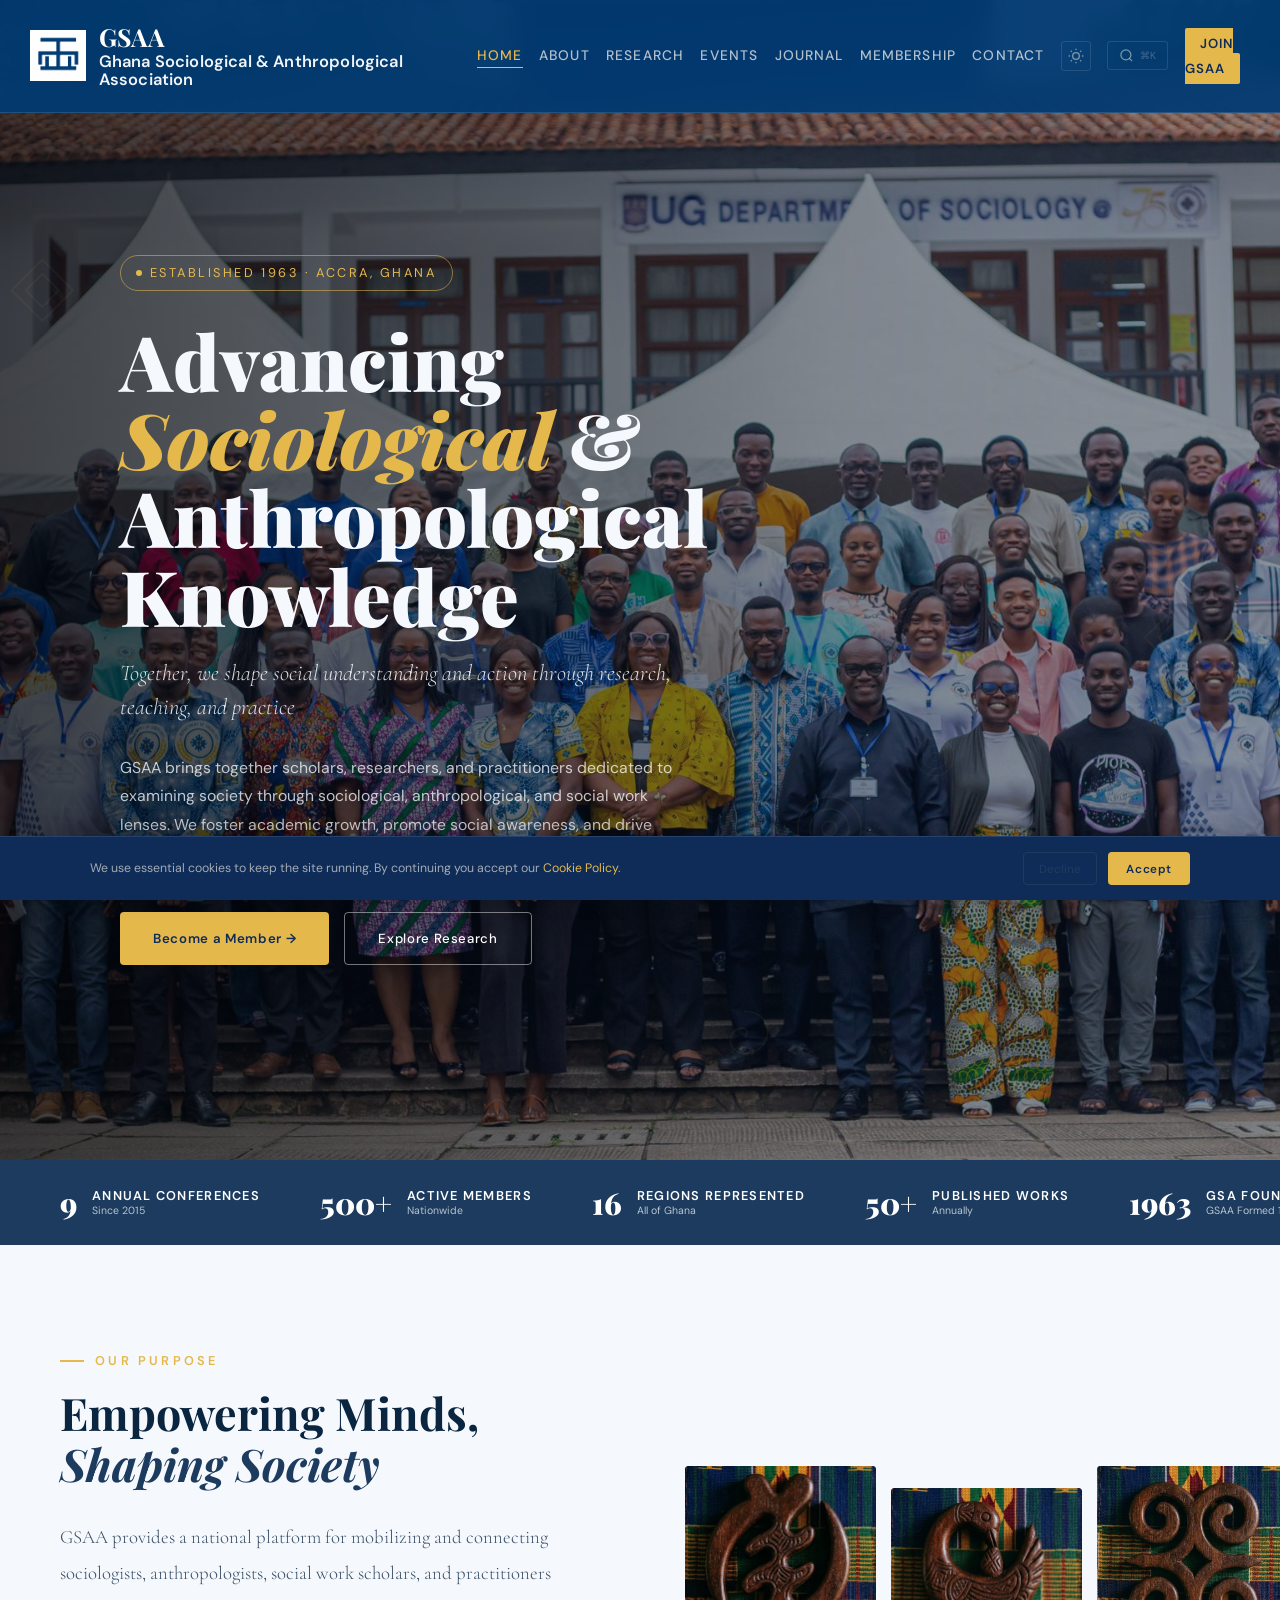
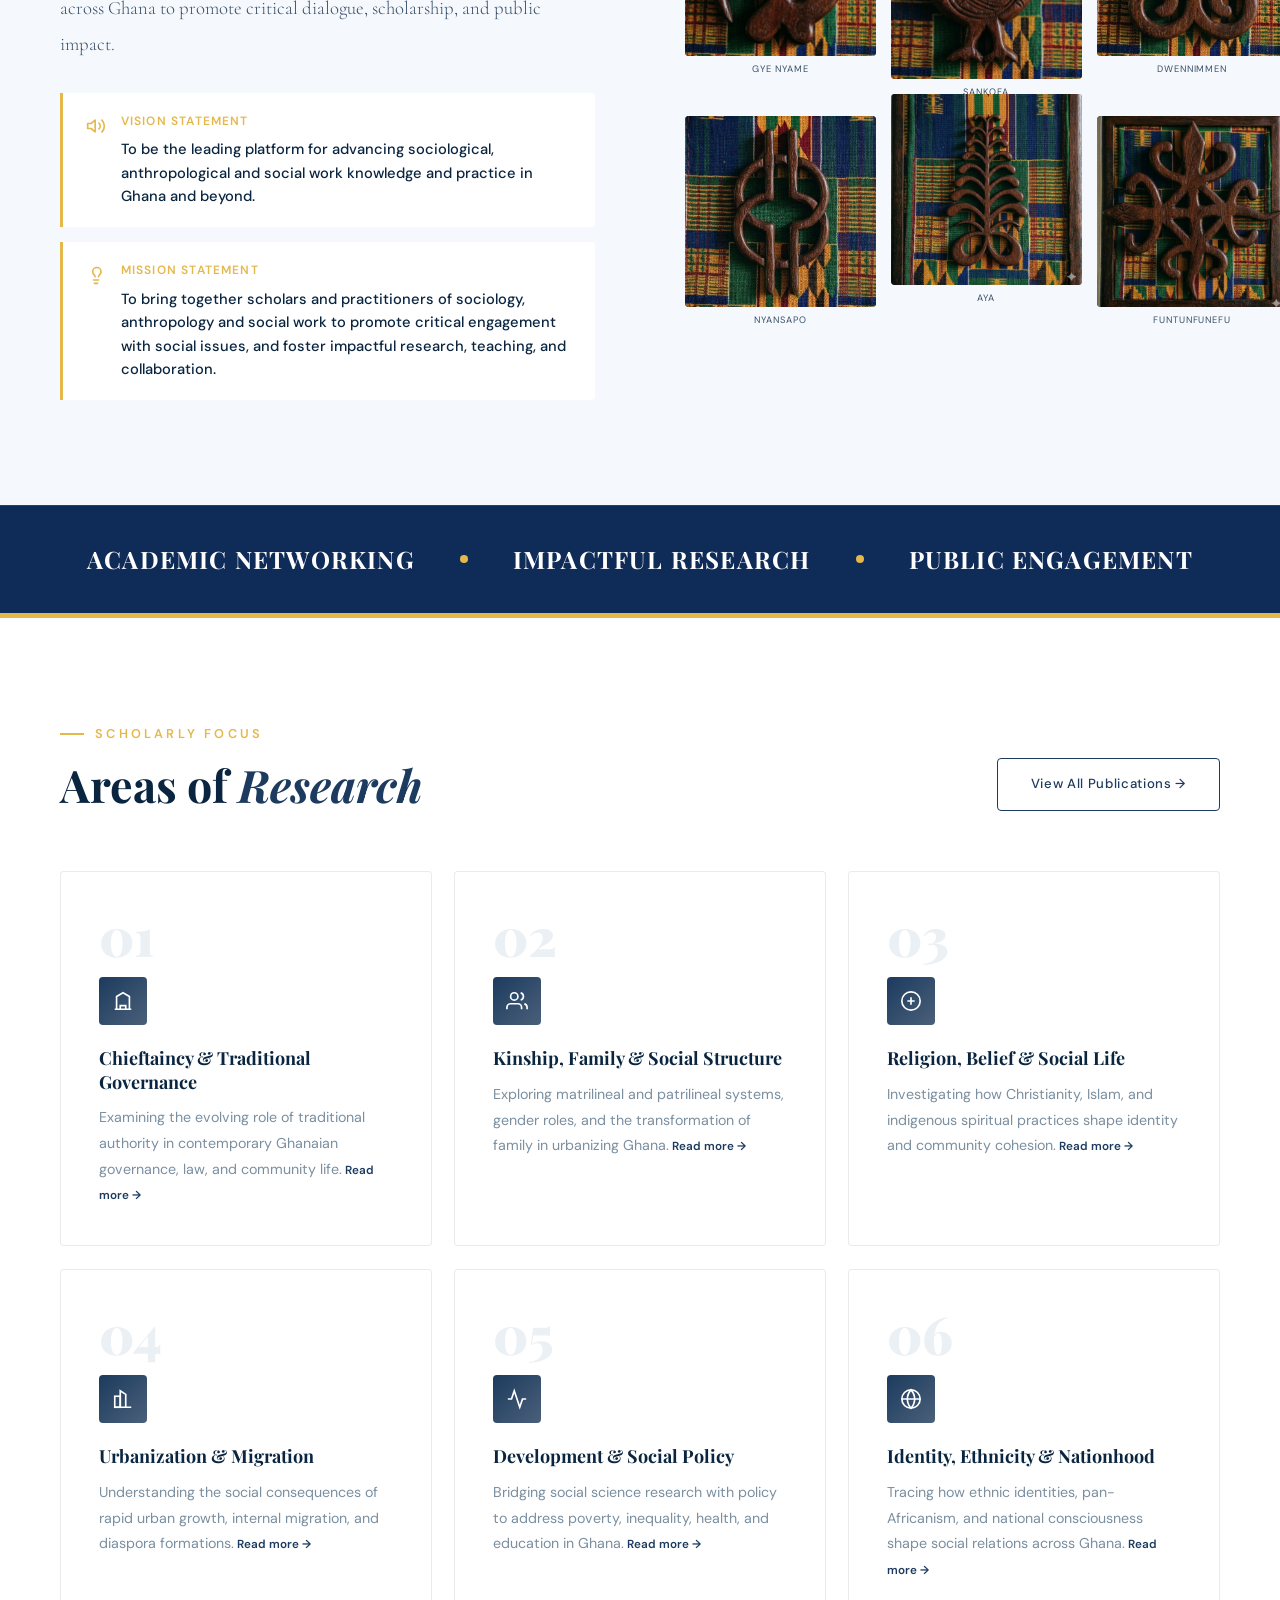
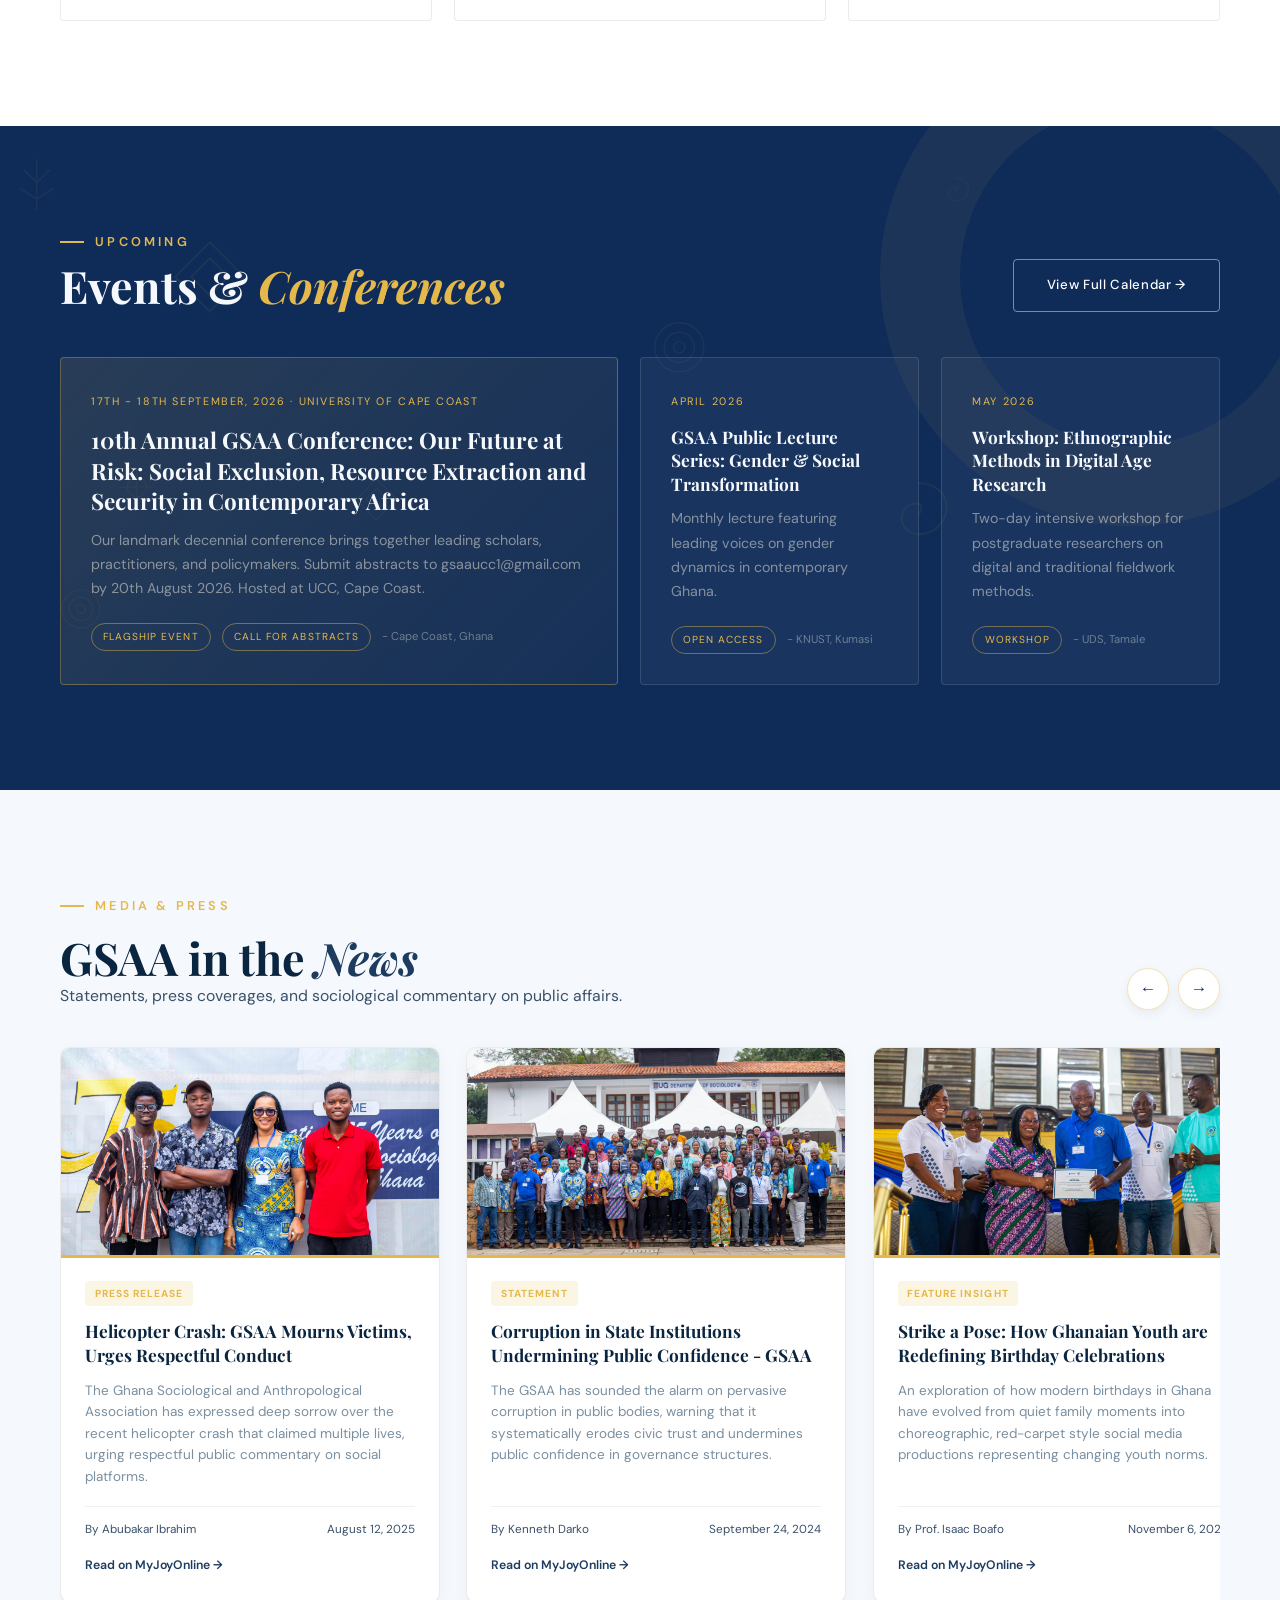
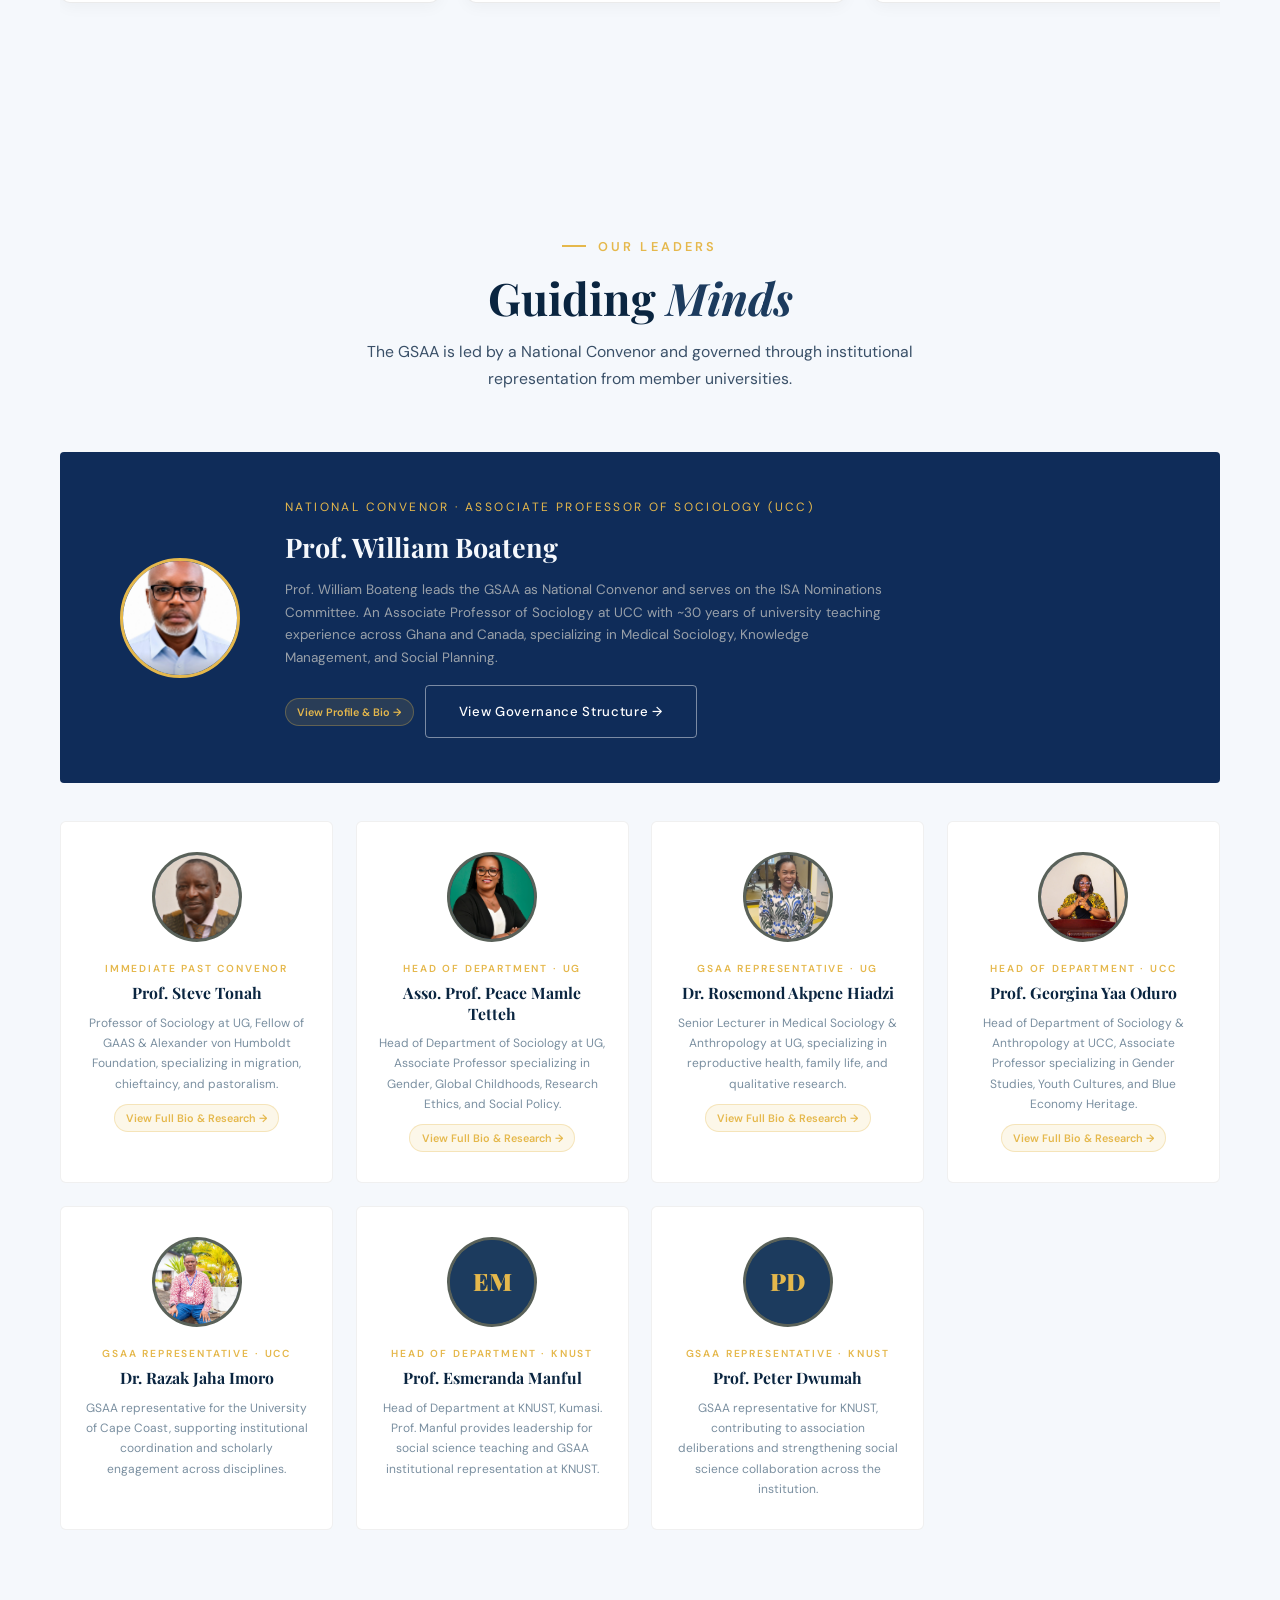
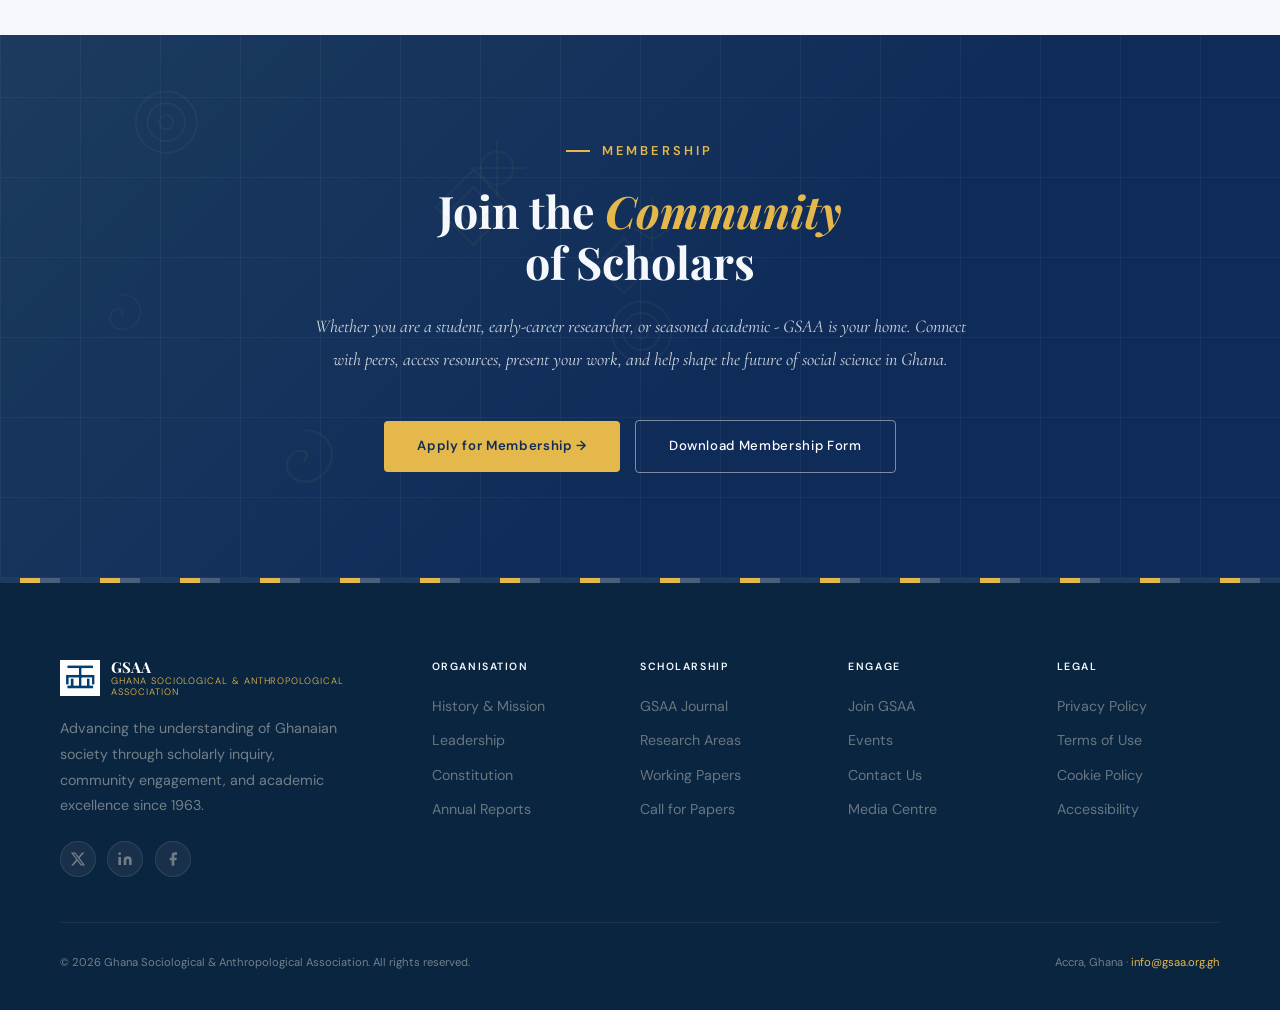
==== commit 841b2094: "Remove 10th Annual Conference poster and card from homepage hero" ====
--- a/index.html
+++ b/index.html
@@ -50,8 +50,7 @@
  </div>
  <div class="hero-overlay"></div>
 
- <div class="hero-container">
- <div class="hero-text-side">
+ <div class="hero-content">
  <div class="hero-badge">
  <span class="hero-badge-dot"></span>
  Established 1963 · Accra, Ghana
@@ -72,39 +71,6 @@
  <a href="#focus" class="btn-outline">Explore Research</a>
  </div>
  </div>
-
- <div class="hero-card-side hide-on-mobile">
- <div class="hero-conf-card">
- <div class="hero-conf-badge">
- <span class="hero-conf-badge-dot"></span>
- 10th Annual Conference
- </div>
- <h2 class="hero-conf-title">GSAA Conference 2026</h2>
- <div class="hero-conf-meta">
- <div class="hero-conf-meta-item">
- <svg width="16" height="16" viewBox="0 0 24 24" fill="none" stroke="currentColor" stroke-width="2" stroke-linecap="round" stroke-linejoin="round"><rect x="3" y="4" width="18" height="18" rx="2" ry="2"></rect><line x1="16" y1="2" x2="16" y2="6"></line><line x1="8" y1="2" x2="8" y2="6"></line><line x1="3" y1="10" x2="21" y2="10"></line></svg>
- <span>17th - 18th September, 2026</span>
- </div>
- <div class="hero-conf-meta-item">
- <svg width="16" height="16" viewBox="0 0 24 24" fill="none" stroke="currentColor" stroke-width="2" stroke-linecap="round" stroke-linejoin="round"><path d="M21 10c0 7-9 13-9 13s-9-6-9-13a9 9 0 0 1 18 0z"></path><circle cx="12" cy="10" r="3"></circle></svg>
- <span>University of Cape Coast, Cape Coast</span>
- </div>
- <div class="hero-conf-meta-item">
- <svg width="16" height="16" viewBox="0 0 24 24" fill="none" stroke="currentColor" stroke-width="2" stroke-linecap="round" stroke-linejoin="round"><circle cx="12" cy="12" r="10"></circle><polyline points="12 6 12 12 16 14"></polyline></svg>
- <span>Abstract Deadline: 20th August 2026</span>
- </div>
- </div>
- <div class="hero-conf-theme">
- <span>Official Theme</span>
- OUR FUTURE AT RISK: SOCIAL EXCLUSION, RESOURCE EXTRACTION AND SECURITY IN CONTEMPORARY AFRICA
- </div>
- <div class="hero-conf-actions">
- <a href="events.html" class="btn-primary">Register Interest</a>
- <a href="events.html#event-2026-09-17" class="btn-outline">Details</a>
- </div>
- </div>
- </div>
- </div>
 </section>
 
 <!-- STATS STRIP -->
@@ -150,40 +116,6 @@
  </div>
 </div>
 
-<!-- MOBILE CONFERENCE CARD SECTION -->
-<div class="mobile-conf-section show-only-on-mobile">
-  <div class="mobile-conf-container">
-    <div class="hero-conf-card">
-      <div class="hero-conf-badge">
-        <span class="hero-conf-badge-dot"></span>
-        10th Annual Conference
-      </div>
-      <h2 class="hero-conf-title">GSAA Conference 2026</h2>
-      <div class="hero-conf-meta">
-        <div class="hero-conf-meta-item">
-          <svg width="16" height="16" viewBox="0 0 24 24" fill="none" stroke="currentColor" stroke-width="2" stroke-linecap="round" stroke-linejoin="round"><rect x="3" y="4" width="18" height="18" rx="2" ry="2"></rect><line x1="16" y1="2" x2="16" y2="6"></line><line x1="8" y1="2" x2="8" y2="6"></line><line x1="3" y1="10" x2="21" y2="10"></line></svg>
-          <span>17th - 18th September, 2026</span>
-        </div>
-        <div class="hero-conf-meta-item">
-          <svg width="16" height="16" viewBox="0 0 24 24" fill="none" stroke="currentColor" stroke-width="2" stroke-linecap="round" stroke-linejoin="round"><path d="M21 10c0 7-9 13-9 13s-9-6-9-13a9 9 0 0 1 18 0z"></path><circle cx="12" cy="10" r="3"></circle></svg>
-          <span>University of Cape Coast, Cape Coast</span>
-        </div>
-        <div class="hero-conf-meta-item">
-          <svg width="16" height="16" viewBox="0 0 24 24" fill="none" stroke="currentColor" stroke-width="2" stroke-linecap="round" stroke-linejoin="round"><circle cx="12" cy="12" r="10"></circle><polyline points="12 6 12 12 16 14"></polyline></svg>
-          <span>Abstract Deadline: 20th August 2026</span>
-        </div>
-      </div>
-      <div class="hero-conf-theme">
-        <span>Official Theme</span>
-        OUR FUTURE AT RISK: SOCIAL EXCLUSION, RESOURCE EXTRACTION AND SECURITY IN CONTEMPORARY AFRICA
-      </div>
-      <div class="hero-conf-actions">
-        <a href="events.html" class="btn-primary">Register Interest</a>
-        <a href="events.html#event-2026-09-17" class="btn-outline">Details</a>
-      </div>
-    </div>
-  </div>
-</div>
 
 <!-- MISSION -->
 <section class="mission" id="mission">
--- a/css/index.css
+++ b/css/index.css
@@ -127,14 +127,14 @@
   color: rgba(255,255,255,0.85);
   margin-bottom: 2rem;
   line-height: 1.5;
-  max-width: 480px;
+  max-width: 600px;
 }
 
 .hero-desc {
   font-size: 1.05rem;
   line-height: 1.8;
   color: rgba(255,255,255,0.75);
-  max-width: 460px;
+  max-width: 580px;
   margin-bottom: 3rem;
 }
 
